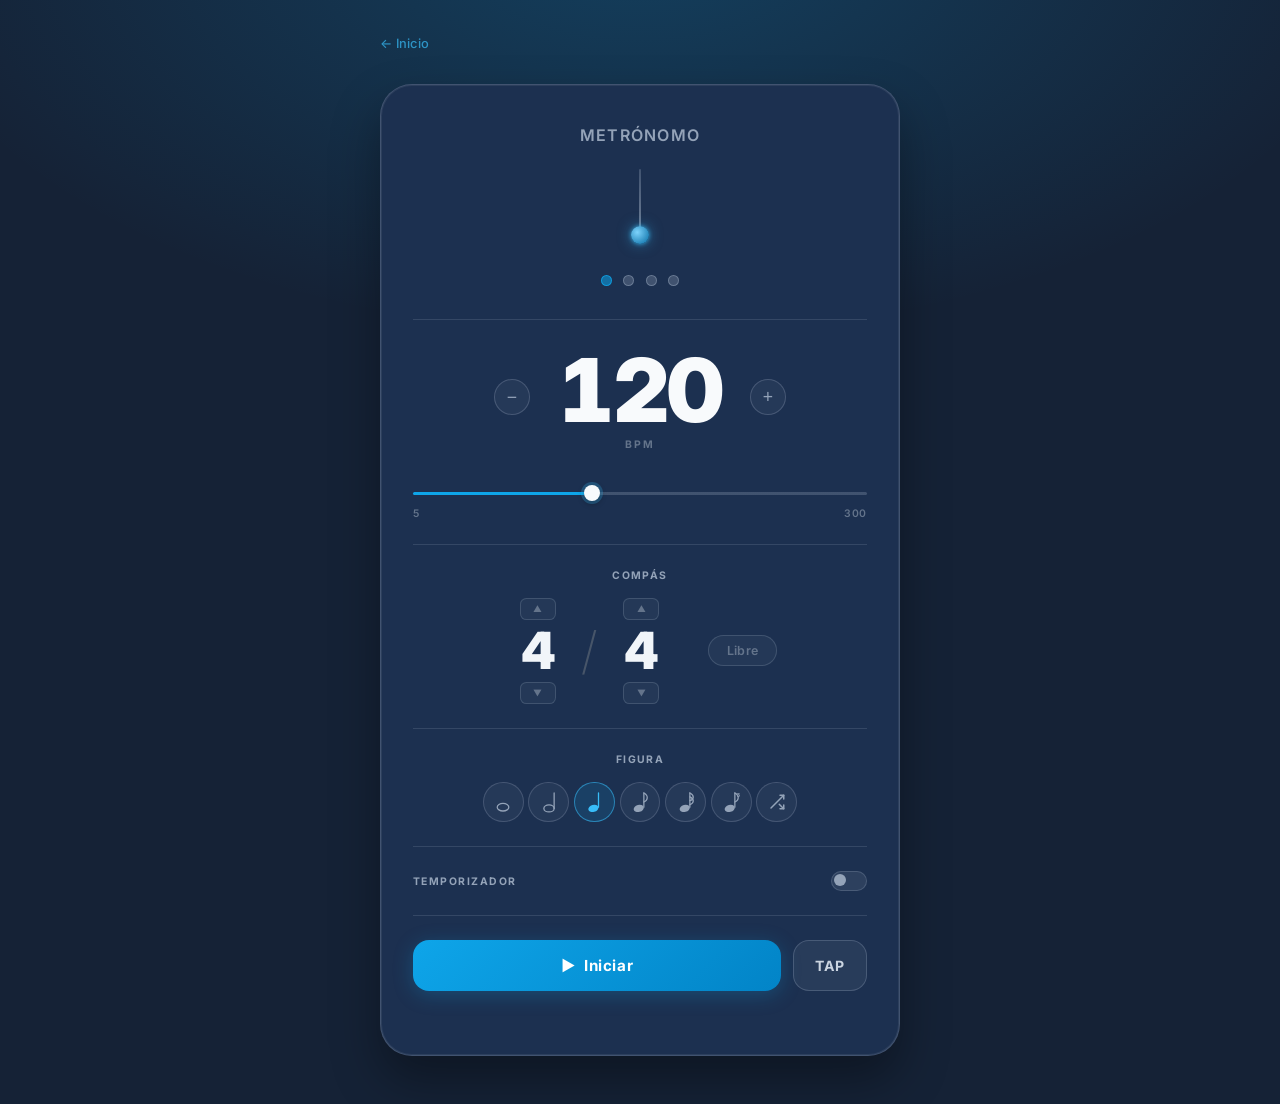
==== metronomo/index.html @ b3c584cf "Add initial project files: index, metronomo, rudimentos, stick-control" ====
<!DOCTYPE html>
<html lang="es">
<head>
  <meta charset="UTF-8" />
  <meta name="viewport" content="width=device-width, initial-scale=1.0" />
  <title>Metrónomo &mdash; migueguay</title>
  <link rel="preconnect" href="https://fonts.googleapis.com">
  <link rel="preconnect" href="https://fonts.gstatic.com" crossorigin>
  <link href="https://fonts.googleapis.com/css2?family=Inter:wght@400;500;600;700;800;900&display=swap" rel="stylesheet">
  <style>
    *, *::before, *::after { box-sizing: border-box; margin: 0; padding: 0; }

    body {
      font-family: 'Inter', 'Segoe UI', system-ui, sans-serif;
      background: #152236;
      color: #e2e8f0;
      min-height: 100vh;
      display: flex;
      flex-direction: column;
      align-items: center;
      padding: 2rem 1rem 3rem;
      background-image:
        radial-gradient(ellipse 90% 55% at 50% -5%, rgba(14,165,233,0.22) 0%, transparent 65%);
    }

    /* ── Nav ── */
    .nav { width: 100%; max-width: 520px; margin-bottom: 2rem; }
    .nav a {
      color: #38bdf8; text-decoration: none; font-size: 0.8rem; font-weight: 500;
      display: inline-flex; align-items: center; gap: 0.35rem;
      letter-spacing: 0.02em; opacity: 0.7; transition: opacity 0.2s;
    }
    .nav a:hover { opacity: 1; }

    /* ── Card ── */
    .card {
      background: #1c3050;
      border: 1px solid rgba(148, 163, 184, 0.3);
      border-radius: 2rem;
      padding: 2.5rem 2rem;
      width: 100%; max-width: 520px;
      display: flex; flex-direction: column; align-items: center; gap: 0;
      box-shadow:
        0 0 0 1px rgba(255,255,255,0.07) inset,
        0 24px 48px rgba(0,0,0,0.35);
    }

    /* ── Section divider ── */
    .section {
      width: 100%;
      padding: 1.5rem 0;
      border-top: 1px solid rgba(148,163,184,0.2);
    }
    .section:first-child { border-top: none; padding-top: 0; }
    .section-label {
      font-size: 0.65rem; font-weight: 700; text-transform: uppercase;
      letter-spacing: 0.14em; color: #94a3b8;
      margin-bottom: 1rem; text-align: center;
    }

    /* ── Title ── */
    h1 {
      font-size: 1rem; font-weight: 600; color: #94a3b8;
      letter-spacing: 0.08em; text-transform: uppercase;
      text-align: center; margin-bottom: 1.5rem;
    }

    /* ── Pendulum ── */
    .pendulum-wrap {
      width: 100%; height: 86px;
      position: relative; display: flex;
      align-items: flex-start; justify-content: center;
    }
    .pendulum-line {
      position: absolute; top: 0;
      width: 2px; height: 66px;
      background: linear-gradient(to bottom, rgba(148,163,184,0.3), rgba(148,163,184,0.7));
      transform-origin: top center; border-radius: 1px;
    }
    .pendulum-line::after {
      content: ''; position: absolute; bottom: -9px; left: 50%;
      transform: translateX(-50%);
      width: 18px; height: 18px; border-radius: 50%;
      background: radial-gradient(circle at 35% 35%, #7dd3fc, #0369a1);
      box-shadow: 0 0 14px rgba(56,189,248,0.5), 0 0 4px rgba(56,189,248,0.8);
    }

    /* ── Beat dots ── */
    .beats { display: flex; gap: 0.7rem; justify-content: center; min-height: 20px; }
    .beat-dot {
      width: 11px; height: 11px; border-radius: 50%;
      background: rgba(148,163,184,0.3);
      border: 1px solid rgba(148,163,184,0.5);
      transition: background 0.04s, transform 0.04s, box-shadow 0.04s;
    }
    .beat-dot.accent {
      background: rgba(14,165,233,0.55);
      border-color: rgba(14,165,233,0.8);
    }
    .beat-dot.active {
      background: #38bdf8;
      border-color: #38bdf8;
      transform: scale(1.5);
      box-shadow: 0 0 8px rgba(56,189,248,0.7);
    }
    .beat-dot.accent.active {
      background: #e879f9;
      border-color: #e879f9;
      transform: scale(1.6);
      box-shadow: 0 0 10px rgba(232,121,249,0.7);
    }

    /* ── BPM ── */
    .bpm-wrap { display: flex; flex-direction: column; align-items: center; gap: 0.5rem; width: 100%; }
    .bpm-row  { display: flex; align-items: center; justify-content: center; gap: 1.25rem; }
    .bpm-btn {
      width: 36px; height: 36px; border-radius: 50%;
      border: 1px solid rgba(148,163,184,0.3);
      background: rgba(148,163,184,0.08);
      color: #94a3b8; font-size: 1.1rem;
      cursor: pointer; display: flex; align-items: center; justify-content: center;
      transition: all 0.15s; flex-shrink: 0;
    }
    .bpm-btn:hover { border-color: #38bdf8; color: #38bdf8; background: rgba(56,189,248,0.08); }
    .bpm-center { display: flex; flex-direction: column; align-items: center; }
    .bpm-number {
      font-size: 5.5rem; font-weight: 900; color: #f8fafc; line-height: 1;
      min-width: 3ch; text-align: center; cursor: text;
      font-variant-numeric: tabular-nums; white-space: nowrap;
      border: 2px solid transparent; border-radius: 0.5rem;
      padding: 0 0.3rem; transition: border-color 0.2s;
      letter-spacing: -0.03em;
    }
    .bpm-number:focus { outline: none; border-color: rgba(56,189,248,0.4); }
    .bpm-unit {
      font-size: 0.65rem; font-weight: 700; text-transform: uppercase;
      letter-spacing: 0.2em; color: #64748b; margin-top: 0.1rem;
    }

    /* ── Slider ── */
    .slider-wrap { width: 100%; }
    input[type=range] {
      -webkit-appearance: none; width: 100%; height: 3px;
      border-radius: 2px; outline: none; cursor: pointer;
      background: linear-gradient(
        to right,
        #0ea5e9 0%, #0ea5e9 var(--pct,30%),
        rgba(148,163,184,0.3) var(--pct,30%), rgba(148,163,184,0.3) 100%
      );
    }
    input[type=range]::-webkit-slider-thumb {
      -webkit-appearance: none; width: 16px; height: 16px; border-radius: 50%;
      background: #f8fafc;
      box-shadow: 0 0 0 3px rgba(56,189,248,0.25), 0 2px 6px rgba(0,0,0,0.4);
    }
    input[type=range]::-webkit-slider-thumb:hover {
      box-shadow: 0 0 0 4px rgba(56,189,248,0.35), 0 2px 6px rgba(0,0,0,0.4);
    }
    .slider-limits {
      display: flex; justify-content: space-between;
      font-size: 0.65rem; color: #64748b; margin-top: 0.5rem;
      font-weight: 600; letter-spacing: 0.05em;
    }

    /* ── Time signature picker ── */
    .ts-wrap {
      display: flex; align-items: center; justify-content: center; gap: 2rem;
    }
    .ts-display {
      display: flex; align-items: center; gap: 0.5rem;
    }
    .ts-col {
      display: flex; flex-direction: column; align-items: center; gap: 0.35rem;
    }
    .ts-arrow {
      width: 36px; height: 22px;
      border: 1px solid rgba(148,163,184,0.25);
      background: rgba(148,163,184,0.07);
      color: #64748b; font-size: 0.55rem;
      cursor: pointer; border-radius: 0.4rem;
      display: flex; align-items: center; justify-content: center;
      transition: all 0.15s; font-family: inherit; user-select: none;
    }
    .ts-arrow:hover { color: #38bdf8; border-color: rgba(56,189,248,0.45); background: rgba(56,189,248,0.08); }
    .ts-arrow:disabled { opacity: 0.25; cursor: default; }
    .ts-number {
      font-size: 3.2rem; font-weight: 900; color: #f1f5f9;
      font-variant-numeric: tabular-nums; line-height: 1;
      min-width: 2ch; text-align: center; letter-spacing: -0.02em;
      transition: color 0.2s;
    }
    .ts-slash {
      font-size: 3.2rem; font-weight: 200; color: #475569;
      line-height: 1; align-self: center; padding: 0 0.1rem;
    }
    .ts-libre-btn {
      padding: 0.45rem 1.1rem; border-radius: 999px;
      border: 1px solid rgba(148,163,184,0.25);
      background: rgba(148,163,184,0.07); color: #64748b;
      font-size: 0.78rem; font-weight: 600; letter-spacing: 0.03em;
      cursor: pointer; transition: all 0.15s; font-family: inherit;
    }
    .ts-libre-btn:hover { border-color: rgba(56,189,248,0.45); color: #94a3b8; }
    .ts-libre-btn.active {
      background: rgba(14,165,233,0.15); border-color: rgba(14,165,233,0.5);
      color: #38bdf8;
    }
    .ts-display.libre .ts-number { color: #334155; }

    /* ── Note selector ── */
    .note-sel {
      display: flex; flex-wrap: nowrap; gap: 0.3rem;
      justify-content: center; width: 100%;
    }
    .note-btn {
      display: flex; align-items: center; justify-content: center;
      padding: 0.45rem 0.65rem;
      border-radius: 999px;
      border: 1px solid rgba(148,163,184,0.28);
      background: rgba(148,163,184,0.08);
      color: #94a3b8; cursor: pointer;
      transition: all 0.18s; line-height: 1;
      font-family: inherit; flex-shrink: 0;
    }
    .note-btn:hover {
      border-color: rgba(56,189,248,0.55);
      color: #cbd5e1;
      background: rgba(56,189,248,0.1);
    }
    .note-btn.active {
      border-color: rgba(56,189,248,0.55);
      background: rgba(14,165,233,0.14);
      color: #38bdf8;
    }
    .note-btn svg { display: block; overflow: visible; flex-shrink: 0; }
    .note-btn .nname { display: none; }
    .note-btn .nsub  { display: none; }
    @keyframes rand-hue {
      0%   { color: #38bdf8; border-color: rgba(56,189,248,0.55); background: rgba(14,165,233,0.14); }
      25%  { color: #a78bfa; border-color: rgba(167,139,250,0.55); background: rgba(139,92,246,0.14); }
      50%  { color: #34d399; border-color: rgba(52,211,153,0.55); background: rgba(16,185,129,0.14); }
      75%  { color: #fb923c; border-color: rgba(251,146,60,0.55);  background: rgba(249,115,22,0.14); }
      100% { color: #38bdf8; border-color: rgba(56,189,248,0.55); background: rgba(14,165,233,0.14); }
    }
    .note-btn.rand-active {
      animation: rand-hue 2s infinite linear;
      border-color: rgba(56,189,248,0.55);
      background: rgba(14,165,233,0.14);
      color: #38bdf8;
    }

    /* ── Controls ── */
    .controls { display: flex; gap: 0.75rem; width: 100%; }
    .btn-start {
      flex: 1; padding: 1rem; border-radius: 1rem; border: none;
      background: linear-gradient(135deg, #0ea5e9, #0284c7);
      color: #fff; font-size: 0.95rem; font-weight: 700;
      cursor: pointer; letter-spacing: 0.04em; font-family: inherit;
      box-shadow: 0 4px 20px rgba(14,165,233,0.25);
      transition: all 0.2s;
    }
    .btn-start:hover {
      background: linear-gradient(135deg, #38bdf8, #0ea5e9);
      box-shadow: 0 4px 28px rgba(56,189,248,0.35);
      transform: translateY(-1px);
    }
    .btn-start:active { transform: scale(0.98); }
    .btn-start.running {
      background: linear-gradient(135deg, #ef4444, #dc2626);
      box-shadow: 0 4px 20px rgba(239,68,68,0.25);
    }
    .btn-start.running:hover {
      background: linear-gradient(135deg, #f87171, #ef4444);
      box-shadow: 0 4px 28px rgba(239,68,68,0.35);
    }
    .btn-tap {
      padding: 1rem 1.3rem; border-radius: 1rem;
      border: 1px solid rgba(148,163,184,0.3);
      background: rgba(148,163,184,0.1);
      color: #cbd5e1; font-size: 0.88rem; font-weight: 700;
      cursor: pointer; transition: all 0.15s; white-space: nowrap;
      font-family: inherit; letter-spacing: 0.06em;
    }
    .btn-tap:hover  { border-color: rgba(56,189,248,0.35); color: #e2e8f0; }
    .btn-tap:active { transform: scale(0.95); background: rgba(56,189,248,0.1); }

    /* ── Timer ── */
    .timer-header {
      display: flex; align-items: center; justify-content: space-between;
    }
    .toggle { position: relative; width: 36px; height: 20px; cursor: pointer; }
    .toggle input { opacity: 0; width: 0; height: 0; }
    .toggle-track {
      position: absolute; inset: 0;
      background: rgba(148,163,184,0.14);
      border-radius: 999px; border: 1px solid rgba(148,163,184,0.28);
      transition: all 0.2s;
    }
    .toggle input:checked + .toggle-track {
      background: rgba(14,165,233,0.2); border-color: rgba(14,165,233,0.5);
    }
    .toggle-thumb {
      position: absolute; top: 3px; left: 3px;
      width: 12px; height: 12px; border-radius: 50%; background: #94a3b8;
      transition: transform 0.2s, background 0.2s;
    }
    .toggle input:checked ~ .toggle-thumb {
      transform: translateX(16px); background: #38bdf8;
    }
    .timer-body { display: none; flex-direction: column; align-items: center; gap: 1rem; margin-top: 1.25rem; }
    .timer-body.visible { display: flex; }

    /* Presets */
    .timer-presets { display: flex; flex-wrap: wrap; justify-content: center; gap: 0.35rem; }
    .preset-btn {
      padding: 0.25rem 0.7rem; border-radius: 999px;
      border: 1px solid rgba(148,163,184,0.28);
      background: rgba(148,163,184,0.07); color: #94a3b8;
      font-size: 0.72rem; font-weight: 600; letter-spacing: 0.03em;
      cursor: pointer; transition: all 0.15s; font-family: inherit;
    }
    .preset-btn:hover { border-color: rgba(56,189,248,0.35); color: #94a3b8; }
    .preset-btn:disabled { opacity: 0.3; cursor: default; }

    /* Spin fields */
    .timer-fields { display: flex; align-items: center; gap: 0.25rem; }
    .timer-field  { display: flex; flex-direction: column; align-items: center; gap: 0.4rem; }
    .timer-field label {
      font-size: 0.6rem; font-weight: 700; text-transform: uppercase;
      letter-spacing: 0.1em; color: #64748b;
    }
    .field-spin { display: flex; flex-direction: column; align-items: center; }
    .spin-btn {
      width: 42px; height: 20px;
      border: 1px solid rgba(148,163,184,0.28); background: rgba(148,163,184,0.07);
      color: #64748b; font-size: 0.65rem; cursor: pointer;
      display: flex; align-items: center; justify-content: center;
      transition: all 0.12s; user-select: none; font-family: inherit;
    }
    .spin-btn:first-child { border-radius: 0.4rem 0.4rem 0 0; }
    .spin-btn:last-child  { border-radius: 0 0 0.4rem 0.4rem; }
    .spin-btn:hover { color: #38bdf8; border-color: rgba(56,189,248,0.3); background: rgba(56,189,248,0.06); }
    .spin-btn:disabled { opacity: 0.25; cursor: default; }
    .field-val {
      width: 42px; text-align: center;
      background: rgba(148,163,184,0.1);
      border: 1px solid rgba(148,163,184,0.28);
      border-top: none; border-bottom: none;
      color: #f1f5f9; font-size: 1.8rem; font-weight: 800;
      font-variant-numeric: tabular-nums; line-height: 1;
      padding: 0.15rem 0; outline: none; cursor: text;
      -moz-appearance: textfield; font-family: inherit;
    }
    .field-val::-webkit-inner-spin-button { -webkit-appearance: none; }
    .field-val:focus { color: #38bdf8; background: rgba(56,189,248,0.05); }
    .field-val:disabled { color: #64748b; cursor: default; }
    .timer-sep {
      font-size: 1.8rem; font-weight: 300; color: #475569;
      margin-bottom: 1.6rem; align-self: center;
    }
    .timer-countdown {
      font-size: 2.6rem; font-weight: 800; color: #f1f5f9;
      font-variant-numeric: tabular-nums; letter-spacing: 0.02em;
      text-align: center; line-height: 1; font-family: inherit;
    }
    .timer-countdown.warning { color: #f59e0b; }
    .timer-countdown.urgent  { color: #ef4444; }

    @keyframes shimmer {
      0%   { transform: translateX(-100%); }
      100% { transform: translateX(400%); }
    }
    @keyframes pulse-glow {
      0%, 100% { opacity: 1; }
      50%       { opacity: 0.55; }
    }
    .timer-progress {
      width: 100%; height: 4px;
      background: rgba(148,163,184,0.2);
      border-radius: 999px; overflow: hidden;
    }
    .timer-progress-bar {
      position: relative; height: 100%; width: 100%;
      border-radius: 999px;
      background: linear-gradient(90deg, #0369a1, #38bdf8, #bae6fd);
      box-shadow: 0 0 8px rgba(56,189,248,0.6);
      transition: width 0.9s linear, background 0.4s, box-shadow 0.4s;
      overflow: hidden;
    }
    .timer-progress-bar::after {
      content: ''; position: absolute; top: 0; left: 0;
      width: 25%; height: 100%;
      background: linear-gradient(90deg, transparent, rgba(255,255,255,0.5), transparent);
      animation: shimmer 2.5s infinite linear; border-radius: 999px;
    }
    .timer-progress-bar.warning {
      background: linear-gradient(90deg, #78350f, #f59e0b, #fde68a);
      box-shadow: 0 0 8px rgba(245,158,11,0.6);
    }
    .timer-progress-bar.urgent {
      background: linear-gradient(90deg, #7f1d1d, #ef4444, #fca5a5);
      box-shadow: 0 0 10px rgba(239,68,68,0.7);
      animation: pulse-glow 0.8s infinite ease-in-out;
    }
    .timer-progress-bar.urgent::after { animation: none; }

    /* ── Page transitions ── */
    @keyframes pageEnter {
      from { opacity: 0; transform: scale(0.97) translateY(8px); filter: blur(3px); }
      to   { opacity: 1; transform: scale(1)    translateY(0);   filter: blur(0);   }
    }
    @keyframes pageExit {
      from { opacity: 1; transform: scale(1);    filter: blur(0);   }
      to   { opacity: 0; transform: scale(0.98); filter: blur(3px); }
    }
    /* Start invisible; JS adds .page-loaded after first paint to trigger enter */
    body {
      opacity: 0;
    }
    body.page-loaded {
      animation: pageEnter 0.45s cubic-bezier(0.22, 1, 0.36, 1) both;
    }
    body.page-exit {
      animation: pageExit 0.32s ease-out both;
      pointer-events: none;
    }
  </style>
</head>
<body>
  <div class="nav"><a href="/">&#8592; Inicio</a></div>
  <div class="card">
    <h1>Metrónomo</h1>
    <div class="section" style="padding-top:0; border-top:none;">
      <div class="pendulum-wrap"><div class="pendulum-line" id="pendulum"></div></div>
      <div class="beats" id="beats" style="margin-top:1.25rem;"></div>
    </div>

    <div class="section">
      <div class="bpm-wrap">
        <div class="bpm-row">
          <button class="bpm-btn" id="btn-minus">&#8722;</button>
          <div class="bpm-center">
            <div class="bpm-number" id="bpm-display" contenteditable="true" spellcheck="false">120</div>
            <div class="bpm-unit">BPM</div>
          </div>
          <button class="bpm-btn" id="btn-plus">+</button>
        </div>
        <div class="slider-wrap" style="margin-top:1.25rem;">
          <input type="range" id="bpm-slider" min="5" max="300" value="120" />
          <div class="slider-limits"><span>5</span><span>300</span></div>
        </div>
      </div>
    </div>

    <div class="section">
      <div class="section-label">Compás</div>
      <div class="ts-wrap">
        <div class="ts-display" id="ts-display">
          <div class="ts-col">
            <button class="ts-arrow" id="num-up">&#9650;</button>
            <span class="ts-number" id="ts-num">4</span>
            <button class="ts-arrow" id="num-down">&#9660;</button>
          </div>
          <div class="ts-slash">/</div>
          <div class="ts-col">
            <button class="ts-arrow" id="den-up">&#9650;</button>
            <span class="ts-number" id="ts-den">4</span>
            <button class="ts-arrow" id="den-down">&#9660;</button>
          </div>
        </div>
        <button class="ts-libre-btn" id="ts-libre">Libre</button>
      </div>
    </div>

    <div class="section">
      <div class="section-label">Figura</div>
      <div class="note-sel" id="note-sel">

        <button class="note-btn" data-sub="0.25">
          <svg width="18" height="24" viewBox="0 0 28 36">
            <ellipse cx="14" cy="26" rx="9" ry="6" fill="none" stroke="currentColor" stroke-width="2"/>
          </svg>
          <span class="nname">Redonda</span>
          <span class="nsub">cada 4 tiempos</span>
        </button>

        <button class="note-btn" data-sub="0.5">
          <svg width="18" height="24" viewBox="0 0 28 36">
            <ellipse cx="14" cy="28" rx="8" ry="5.5" fill="none" stroke="currentColor" stroke-width="2"/>
            <line x1="22" y1="28" x2="22" y2="4" stroke="currentColor" stroke-width="2" stroke-linecap="round"/>
          </svg>
          <span class="nname">Blanca</span>
          <span class="nsub">cada 2 tiempos</span>
        </button>

        <button class="note-btn active" data-sub="1">
          <svg width="18" height="24" viewBox="0 0 28 36">
            <ellipse cx="13" cy="28" rx="8" ry="5.5" fill="currentColor" transform="rotate(-15 13 28)"/>
            <line x1="21" y1="26" x2="21" y2="4" stroke="currentColor" stroke-width="2" stroke-linecap="round"/>
          </svg>
          <span class="nname">Negra</span>
          <span class="nsub">1 tiempo</span>
        </button>

        <button class="note-btn" data-sub="2">
          <svg width="18" height="24" viewBox="0 0 28 36">
            <ellipse cx="12" cy="28" rx="8" ry="5.5" fill="currentColor" transform="rotate(-15 12 28)"/>
            <line x1="20" y1="26" x2="20" y2="4" stroke="currentColor" stroke-width="2" stroke-linecap="round"/>
            <path d="M20 4 C28 8, 26 16, 20 18" fill="none" stroke="currentColor" stroke-width="2" stroke-linecap="round"/>
          </svg>
          <span class="nname">Corchea</span>
          <span class="nsub">÷ 2</span>
        </button>

        <button class="note-btn" data-sub="4">
          <svg width="18" height="24" viewBox="0 0 28 36">
            <ellipse cx="12" cy="28" rx="8" ry="5.5" fill="currentColor" transform="rotate(-15 12 28)"/>
            <line x1="20" y1="26" x2="20" y2="4" stroke="currentColor" stroke-width="2" stroke-linecap="round"/>
            <path d="M20 4 C28 8, 26 14, 20 16" fill="none" stroke="currentColor" stroke-width="2" stroke-linecap="round"/>
            <path d="M20 10 C28 14, 26 20, 20 22" fill="none" stroke="currentColor" stroke-width="2" stroke-linecap="round"/>
          </svg>
          <span class="nname">Semicorchea</span>
          <span class="nsub">÷ 4</span>
        </button>

        <button class="note-btn" data-sub="3">
          <svg width="18" height="24" viewBox="0 0 28 36">
            <ellipse cx="12" cy="28" rx="8" ry="5.5" fill="currentColor" transform="rotate(-15 12 28)"/>
            <line x1="20" y1="26" x2="20" y2="4" stroke="currentColor" stroke-width="2" stroke-linecap="round"/>
            <path d="M20 4 C28 8, 26 16, 20 18" fill="none" stroke="currentColor" stroke-width="2" stroke-linecap="round"/>
            <text x="23" y="10" font-size="9" font-weight="bold" fill="currentColor" font-family="sans-serif">3</text>
          </svg>
          <span class="nname">Tresillo</span>
          <span class="nsub">÷ 3</span>
        </button>

        <button class="note-btn" id="btn-random" data-sub="random">
          <svg width="18" height="18" viewBox="0 0 24 24" fill="none" stroke="currentColor" stroke-width="2" stroke-linecap="round" stroke-linejoin="round">
            <polyline points="16 3 21 3 21 8"/>
            <line x1="4" y1="20" x2="21" y2="3"/>
            <polyline points="21 16 21 21 16 21"/>
            <line x1="15" y1="15" x2="21" y2="21"/>
          </svg>
          <span class="nname">Random</span>
          <span class="nsub">aleatorio</span>
        </button>

      </div>
    </div>

    <div class="section">
      <div class="timer-header">
        <div class="section-label" style="margin-bottom:0;">Temporizador</div>
        <label class="toggle">
          <input type="checkbox" id="timer-toggle" />
          <span class="toggle-track"></span>
          <span class="toggle-thumb"></span>
        </label>
      </div>
      <div class="timer-body" id="timer-body">
        <div class="timer-presets">
          <button class="preset-btn" data-s="300">5 min</button>
          <button class="preset-btn" data-s="600">10 min</button>
          <button class="preset-btn" data-s="900">15 min</button>
          <button class="preset-btn" data-s="1800">30 min</button>
          <button class="preset-btn" data-s="3600">1 h</button>
          <button class="preset-btn" data-s="5400">1 h 30</button>
          <button class="preset-btn" data-s="7200">2 h</button>
        </div>
        <div class="timer-fields">
          <div class="timer-field">
            <div class="field-spin">
              <button class="spin-btn" data-field="hr" data-dir="1">&#9650;</button>
              <input class="field-val" id="timer-hr" type="number" value="0" min="0" max="23" />
              <button class="spin-btn" data-field="hr" data-dir="-1">&#9660;</button>
            </div>
            <label>h</label>
          </div>
          <span class="timer-sep">:</span>
          <div class="timer-field">
            <div class="field-spin">
              <button class="spin-btn" data-field="min" data-dir="1">&#9650;</button>
              <input class="field-val" id="timer-min" type="number" value="5" min="0" max="59" />
              <button class="spin-btn" data-field="min" data-dir="-1">&#9660;</button>
            </div>
            <label>min</label>
          </div>
          <span class="timer-sep">:</span>
          <div class="timer-field">
            <div class="field-spin">
              <button class="spin-btn" data-field="sec" data-dir="1">&#9650;</button>
              <input class="field-val" id="timer-sec" type="number" value="0" min="0" max="59" />
              <button class="spin-btn" data-field="sec" data-dir="-1">&#9660;</button>
            </div>
            <label>seg</label>
          </div>
        </div>
        <div class="timer-countdown" id="timer-countdown">00:05:00</div>
        <div class="timer-progress"><div class="timer-progress-bar" id="timer-bar"></div></div>
      </div>
    </div>

    <div class="section">
      <div class="controls">
        <button class="btn-start" id="btn-start">&#9654;&ensp;Iniciar</button>
        <button class="btn-tap" id="btn-tap">TAP</button>
      </div>
    </div>
  </div>

  <script>
    let bpm = 120, beats = 4, denominator = 4, running = false, currentBeat = 0, tickCount = 0;
    let subdivisions = 1;  // clicks per quarter-note beat (≥1 = sub-divides, <1 = slower pulse)
    let randomMode = false;
    let randPattern = [], randPatternIdx = 0;
    // (RAND_SUBS no longer used — replaced by pattern generator)
    let nextBeatTime = 0, timerID = null, audioCtx = null;
    let schedGen = 0; // increments on each stop() to invalidate pending visual callbacks
    const tapTimes = [];

    // Timer
    let timerEnabled = false, timerTotal = 0, timerRemaining = 0, timerCountID = null;
    const timerToggle    = document.getElementById('timer-toggle');
    const timerBody      = document.getElementById('timer-body');
    const timerHrInput   = document.getElementById('timer-hr');
    const timerMinInput  = document.getElementById('timer-min');
    const timerSecInput  = document.getElementById('timer-sec');
    const timerCountdown = document.getElementById('timer-countdown');
    const timerBar       = document.getElementById('timer-bar');

    const bpmDisplay = document.getElementById('bpm-display');
    const bpmSlider  = document.getElementById('bpm-slider');
    const btnMinus   = document.getElementById('btn-minus');
    const btnPlus    = document.getElementById('btn-plus');
    const btnStart   = document.getElementById('btn-start');
    const btnTap     = document.getElementById('btn-tap');
    const beatsEl    = document.getElementById('beats');
    const pendulum   = document.getElementById('pendulum');
    const timeSigEl  = document.getElementById('ts-display');
    const tsNumEl    = document.getElementById('ts-num');
    const tsDenEl    = document.getElementById('ts-den');
    const tsLibreBtn = document.getElementById('ts-libre');
    const numUpBtn   = document.getElementById('num-up');
    const numDownBtn = document.getElementById('num-down');
    const denUpBtn   = document.getElementById('den-up');
    const denDownBtn = document.getElementById('den-down');
    const noteSelEl  = document.getElementById('note-sel');

    const DEN_VALUES = [2, 4, 8, 16];
    let isLibre = false;

    function updateTSDisplay() {
      tsNumEl.textContent = beats;
      tsDenEl.textContent = denominator;
      numUpBtn.disabled   = isLibre || beats >= 16;
      numDownBtn.disabled = isLibre || beats <= 1;
      const di = DEN_VALUES.indexOf(denominator);
      denUpBtn.disabled   = isLibre || di >= DEN_VALUES.length - 1;
      denDownBtn.disabled = isLibre || di <= 0;
      timeSigEl.classList.toggle('libre', isLibre);
      tsLibreBtn.classList.toggle('active', isLibre);
    }

    function setBeats(n) {
      beats = n; currentBeat = 0;
      buildDots();
      updateTSDisplay();
    }

    function setDenominator(d) {
      denominator = d;
      updateTSDisplay();
    }

    updateTSDisplay();

    function buildDots() {
      beatsEl.innerHTML = '';
      if (beats === 0) return;
      for (let i = 0; i < beats; i++) {
        const d = document.createElement('div');
        d.className = 'beat-dot' + (i === 0 ? ' accent' : '');
        beatsEl.appendChild(d);
      }
    }
    buildDots();

    function updateSliderGradient() {
      const pct = ((bpm - 5) / 295 * 100).toFixed(1) + '%';
      bpmSlider.style.setProperty('--pct', pct);
    }

    function setBPM(v) {
      bpm = Math.min(300, Math.max(5, Math.round(v)));
      bpmDisplay.textContent = bpm;
      bpmSlider.value = bpm;
      updateSliderGradient();
    }

    function initAudio() {
      if (!audioCtx) audioCtx = new (window.AudioContext || window.webkitAudioContext)();
    }

    function playClick(accent, time) {
      if (!audioCtx) return;
      const t = (time !== undefined) ? time : audioCtx.currentTime;
      const osc = audioCtx.createOscillator();
      const gain = audioCtx.createGain();
      osc.connect(gain); gain.connect(audioCtx.destination);
      osc.frequency.value = accent ? 1200 : 800;
      gain.gain.setValueAtTime(accent ? 0.6 : 0.35, t);
      gain.gain.exponentialRampToValueAtTime(0.001, t + 0.08);
      osc.start(t);
      osc.stop(t + 0.09);
    }

    function playSubClick(time) {
      if (!audioCtx) return;
      const osc  = audioCtx.createOscillator();
      const gain = audioCtx.createGain();
      osc.connect(gain); gain.connect(audioCtx.destination);
      osc.frequency.value = 500;
      gain.gain.setValueAtTime(0.12, time);
      gain.gain.exponentialRampToValueAtTime(0.001, time + 0.05);
      osc.start(time);
      osc.stop(time + 0.06);
    }

    // Generate a random rhythmic pattern that fills one bar.
    // Unit = 8th note (beatDur/2). Possible durations (in units): 1=corchea, 2=negra, 3=negra con puntillo, 4=blanca.
    function generateRandPattern(barStartTime, unitDur, totalUnits) {
      const events = [];
      let pos = 0;
      function pickDur(avail) {
        // weighted pool: corchea×3, negra×4, n.puntillo×2, blanca×1 — filtered to what fits
        const pool = [1,1,1, 2,2,2,2, 3,3, 4].filter(d => d <= avail);
        return pool[Math.floor(Math.random() * pool.length)];
      }
      while (pos < totalUnits) {
        const avail = totalUnits - pos;
        const dur   = pickDur(avail);
        const isRest = Math.random() < (pos === 0 ? 0.22 : 0.38); // beat 1: 22% rest, rest of events: 38%
        events.push({ time: barStartTime + pos * unitDur, isRest, isAccent: pos === 0 });
        pos += dur;
      }
      return events;
    }

    function playAlarm() {
      initAudio();
      if (audioCtx.state === 'suspended') audioCtx.resume();
      // Tres campanadas suaves con armónicos (efecto campana/chime)
      const notes = [523.25, 659.25, 783.99]; // Do5 - Mi5 - Sol5 (acorde Mayor)
      notes.forEach((freq, i) => {
        const t = audioCtx.currentTime + i * 0.45;
        // Capa fundamental
        [1, 2.756, 5.404].forEach((ratio, j) => {
          const osc  = audioCtx.createOscillator();
          const gain = audioCtx.createGain();
          osc.connect(gain); gain.connect(audioCtx.destination);
          osc.type = 'sine';
          osc.frequency.setValueAtTime(freq * ratio, t);
          const vol = [0.5, 0.15, 0.05][j];
          gain.gain.setValueAtTime(0, t);
          gain.gain.linearRampToValueAtTime(vol, t + 0.01);
          gain.gain.exponentialRampToValueAtTime(0.001, t + 1.2);
          osc.start(t);
          osc.stop(t + 1.3);
        });
      });
    }

    function schedule() {
      const beatDur    = (60.0 / bpm) * (4 / denominator);
      const barBeats   = beats > 0 ? beats : 4;
      const unitDur    = beatDur / 2;   // 8th-note unit
      const totalUnits = barBeats * 2;

      while (nextBeatTime < audioCtx.currentTime + 0.1) {
        const isAccent   = beats > 0 && currentBeat === 0;
        const isBarStart = (currentBeat === 0) || (beats === 0 && tickCount % barBeats === 0);

        if (randomMode) {
          // At every bar start, generate a fresh rhythmic pattern
          if (isBarStart) {
            randPattern    = generateRandPattern(nextBeatTime, unitDur, totalUnits);
            randPatternIdx = 0;
          }
          // No regular click — rand pattern events handle all audio this bar
        } else {
          if (subdivisions >= 1) {
            playClick(isAccent, nextBeatTime);
            const subCount    = subdivisions > 1 ? Math.round(subdivisions) : 0;
            const subInterval = subCount > 0 ? beatDur / subCount : 0;
            for (let s = 1; s < subCount; s++) playSubClick(nextBeatTime + s * subInterval);
          } else {
            const every = Math.round(1 / subdivisions);
            const ref   = beats > 0 ? currentBeat : tickCount;
            if (ref % every === 0) playClick(isAccent, nextBeatTime);
          }
        }

        // Visual: beat dots + pendulum always at quarter-note tempo
        const beat  = currentBeat;
        const tick  = tickCount;
        const when  = nextBeatTime;
        const gen   = schedGen;
        const delay = (when - audioCtx.currentTime) * 1000;
        setTimeout(() => {
          if (gen !== schedGen) return;
          beatsEl.querySelectorAll('.beat-dot').forEach(d => d.classList.remove('active'));
          const dots = beatsEl.querySelectorAll('.beat-dot');
          if (dots[beat]) dots[beat].classList.add('active');
          const angle = tick % 2 === 0 ? -28 : 28;
          pendulum.style.transform  = 'rotate(' + angle + 'deg)';
          pendulum.style.transition = 'transform ' + (beatDur * 0.85).toFixed(3) + 's ease-in-out';
        }, Math.max(0, delay));

        currentBeat = beats > 0 ? (currentBeat + 1) % beats : 0;
        tickCount++;
        nextBeatTime += beatDur;
      }

      // Drain any random pattern audio events that fall in the lookahead window
      if (randomMode) {
        while (randPatternIdx < randPattern.length &&
               randPattern[randPatternIdx].time < audioCtx.currentTime + 0.1) {
          const evt = randPattern[randPatternIdx++];
          if (!evt.isRest) playClick(evt.isAccent, evt.time);
        }
      }
    }

    function formatTime(s) {
      const h   = Math.floor(s / 3600);
      const m   = Math.floor((s % 3600) / 60);
      const sec = s % 60;
      return String(h).padStart(2,'0') + ':' + String(m).padStart(2,'0') + ':' + String(sec).padStart(2,'0');
    }

    function getTimerSeconds() {
      const h = Math.max(0, parseInt(timerHrInput.value)  || 0);
      const m = Math.max(0, parseInt(timerMinInput.value) || 0);
      const s = Math.max(0, Math.min(59, parseInt(timerSecInput.value) || 0));
      return h * 3600 + m * 60 + s;
    }

    function setTimerFields(totalSecs) {
      const h = Math.floor(totalSecs / 3600);
      const m = Math.floor((totalSecs % 3600) / 60);
      const s = totalSecs % 60;
      timerHrInput.value  = h;
      timerMinInput.value = m;
      timerSecInput.value = s;
    }

    function updateCountdownDisplay() {
      timerCountdown.textContent = formatTime(timerRemaining);
      const pct = timerTotal > 0 ? (timerRemaining / timerTotal * 100) : 100;
      timerBar.style.width = pct + '%';
      const urgent  = timerRemaining <= 10;
      const warning = !urgent && timerRemaining <= 30;
      timerBar.classList.toggle('urgent',  urgent);
      timerBar.classList.toggle('warning', warning);
      timerCountdown.className = 'timer-countdown' + (urgent ? ' urgent' : warning ? ' warning' : '');
    }

    function setFieldsDisabled(disabled) {
      [timerHrInput, timerMinInput, timerSecInput].forEach(el => el.disabled = disabled);
      document.querySelectorAll('.spin-btn, .preset-btn').forEach(el => el.disabled = disabled);
    }

    function startCountdown() {
      if (!timerEnabled) return;
      timerTotal = getTimerSeconds();
      if (timerTotal <= 0) return;
      timerRemaining = timerTotal;
      updateCountdownDisplay();
      setFieldsDisabled(true);
      timerCountID = setInterval(() => {
        timerRemaining--;
        updateCountdownDisplay();
        if (timerRemaining <= 0) {
          clearInterval(timerCountID);
          stop();
          playAlarm();
        }
      }, 1000);
    }

    function stopCountdown() {
      clearInterval(timerCountID);
      setFieldsDisabled(false);
      if (timerEnabled) {
        timerRemaining = getTimerSeconds();
        timerTotal = timerRemaining;
        updateCountdownDisplay();
        timerBar.style.width = '100%';
        timerBar.classList.remove('warning', 'urgent');
      }
    }

    function start() {
      initAudio();
      if (audioCtx.state === 'suspended') audioCtx.resume();
      running = true; currentBeat = 0; tickCount = 0;
      randPattern = []; randPatternIdx = 0;
      nextBeatTime = audioCtx.currentTime + 0.05;
      timerID = setInterval(schedule, 25);
      btnStart.textContent = '⏹ Detener';
      btnStart.classList.add('running');
      startCountdown();
    }

    function stop() {
      schedGen++; // invalidate any pending visual setTimeout callbacks
      running = false; clearInterval(timerID);
      beatsEl.querySelectorAll('.beat-dot').forEach(d => d.classList.remove('active'));
      pendulum.style.transition = 'transform 0.6s cubic-bezier(0.34,1.56,0.64,1)';
      pendulum.style.transform  = 'rotate(0deg)';
      btnStart.textContent = '▶ Iniciar';
      btnStart.classList.remove('running');
      stopCountdown();
    }

    function restart() { stop(); start(); }

    btnStart.addEventListener('click', () => running ? stop() : start());
    btnMinus.addEventListener('click', () => setBPM(bpm - 1));
    btnPlus.addEventListener('click',  () => setBPM(bpm + 1));
    bpmSlider.addEventListener('input', () => setBPM(+bpmSlider.value));
    bpmDisplay.addEventListener('blur', () => {
      const v = parseInt(bpmDisplay.textContent, 10);
      setBPM(isNaN(v) ? 120 : v);
    });
    bpmDisplay.addEventListener('keydown', e => {
      if (e.key === 'Enter') { e.preventDefault(); bpmDisplay.blur(); }
      if (e.key === 'ArrowUp')   { e.preventDefault(); setBPM(bpm + 1); }
      if (e.key === 'ArrowDown') { e.preventDefault(); setBPM(bpm - 1); }
    });
    bpmDisplay.addEventListener('wheel', e => {
      e.preventDefault();
      setBPM(bpm + (e.deltaY < 0 ? 1 : -1));
    }, { passive: false });

    noteSelEl.querySelectorAll('.note-btn').forEach(btn => {
      btn.addEventListener('click', () => {
        noteSelEl.querySelectorAll('.note-btn').forEach(b => {
          b.classList.remove('active', 'rand-active');
        });
        if (btn.dataset.sub === 'random') {
          randomMode = true;
          btn.classList.add('rand-active');
          // Pattern will generate at next bar start; reset index so it kicks in cleanly
          randPattern = []; randPatternIdx = 0;
        } else {
          randomMode = false;
          btn.classList.add('active');
          subdivisions = parseFloat(btn.dataset.sub);
          if (running) restart();
        }
      });
    });

    numUpBtn.addEventListener('click', () => { if (beats < 16) { isLibre = false; setBeats(beats + 1); if (running) restart(); } });
    numDownBtn.addEventListener('click', () => { if (beats > 1) { isLibre = false; setBeats(beats - 1); if (running) restart(); } });
    denUpBtn.addEventListener('click', () => {
      const i = DEN_VALUES.indexOf(denominator);
      if (i < DEN_VALUES.length - 1) { isLibre = false; setDenominator(DEN_VALUES[i + 1]); }
    });
    denDownBtn.addEventListener('click', () => {
      const i = DEN_VALUES.indexOf(denominator);
      if (i > 0) { isLibre = false; setDenominator(DEN_VALUES[i - 1]); }
    });
    tsLibreBtn.addEventListener('click', () => {
      isLibre = !isLibre;
      if (isLibre) { beats = 0; currentBeat = 0; buildDots(); }
      else { beats = parseInt(tsNumEl.textContent) || 4; currentBeat = 0; buildDots(); }
      updateTSDisplay();
      if (running) restart();
    });

    btnTap.addEventListener('click', () => {
      const now = performance.now();
      tapTimes.push(now);
      if (tapTimes.length > 8) tapTimes.shift();
      if (tapTimes.length >= 2) {
        const intervals = [];
        for (let i = 1; i < tapTimes.length; i++) intervals.push(tapTimes[i] - tapTimes[i-1]);
        const avg = intervals.reduce((a,b) => a+b, 0) / intervals.length;
        setBPM(Math.round(60000 / avg));
      }
    });

    updateSliderGradient();

    // Timer toggle
    timerToggle.addEventListener('change', () => {
      timerEnabled = timerToggle.checked;
      timerBody.classList.toggle('visible', timerEnabled);
      if (timerEnabled) {
        timerRemaining = getTimerSeconds();
        timerTotal = timerRemaining;
        updateCountdownDisplay();
      }
    });

    // Sync display when inputs change manually
    [timerHrInput, timerMinInput, timerSecInput].forEach(el => {
      el.addEventListener('input', () => {
        timerRemaining = getTimerSeconds();
        timerTotal = timerRemaining;
        updateCountdownDisplay();
      });
    });

    // Spin buttons
    document.querySelectorAll('.spin-btn').forEach(btn => {
      btn.addEventListener('click', () => {
        const field = btn.dataset.field;
        const dir   = parseInt(btn.dataset.dir);
        const input = field === 'hr' ? timerHrInput : field === 'min' ? timerMinInput : timerSecInput;
        const max   = field === 'hr' ? 23 : 59;
        let val = (parseInt(input.value) || 0) + dir;
        if (val < 0) val = max;
        if (val > max) val = 0;
        input.value = val;
        timerRemaining = getTimerSeconds();
        timerTotal = timerRemaining;
        updateCountdownDisplay();
      });
    });

    // Preset buttons
    document.querySelectorAll('.preset-btn').forEach(btn => {
      btn.addEventListener('click', () => {
        const secs = parseInt(btn.dataset.s);
        setTimerFields(secs);
        timerRemaining = secs;
        timerTotal = secs;
        updateCountdownDisplay();
      });
    });
  </script>

  <script>
    (function () {
      /* Fade-in on load */
      requestAnimationFrame(function () {
        requestAnimationFrame(function () {
          document.body.classList.add('page-loaded');
        });
      });

      document.querySelectorAll('a[href]').forEach(function (a) {
        a.addEventListener('click', function (e) {
          var href = this.getAttribute('href');
          if (!href || href.startsWith('#') || this.target) return;
          try { if (new URL(href, location.href).origin !== location.origin) return; } catch (_) { return; }
          e.preventDefault();
          document.body.classList.add('page-exit');
          setTimeout(function () { location.href = href; }, 340);
        });
      });
    })();
  </script>
</body>
</html>
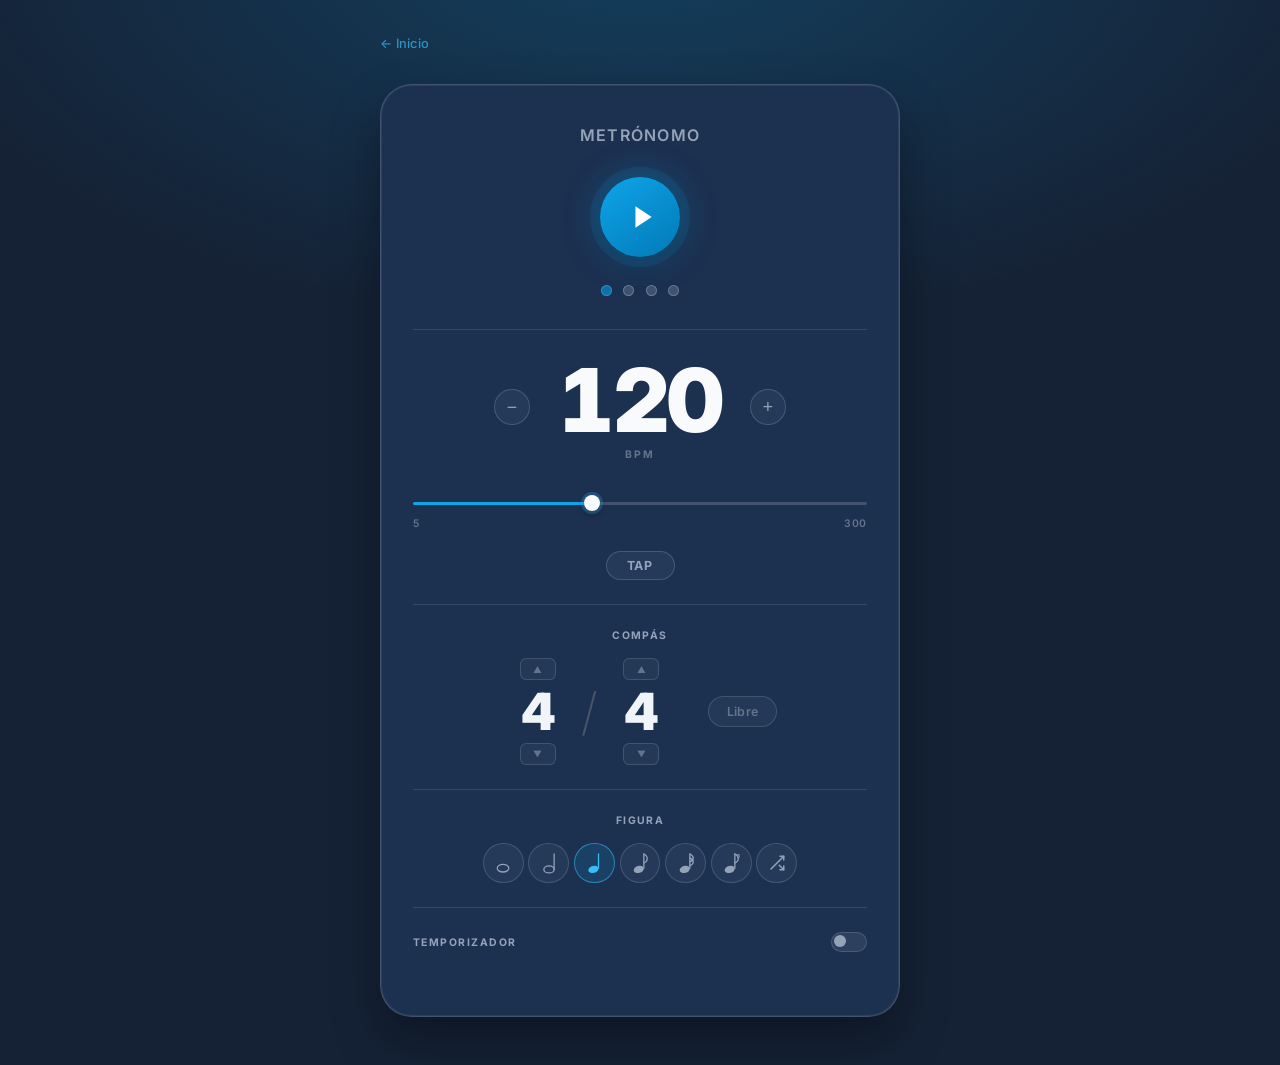
==== commit a0aa0116: "metronomo: play button en zona del péndulo, TAP en sección BPM, quitar botón inferior" ====
--- a/metronomo/index.html
+++ b/metronomo/index.html
@@ -67,16 +67,46 @@
 
     /* ── Pendulum ── */
     .pendulum-wrap {
-      width: 100%; height: 86px;
+      width: 100%; height: 96px;
       position: relative; display: flex;
-      align-items: flex-start; justify-content: center;
+      align-items: center; justify-content: center;
     }
     .pendulum-line {
+      display: none;
       position: absolute; top: 0;
       width: 2px; height: 66px;
       background: linear-gradient(to bottom, rgba(148,163,184,0.3), rgba(148,163,184,0.7));
       transform-origin: top center; border-radius: 1px;
     }
+
+    /* ── Play button (shown when stopped) ── */
+    .play-btn {
+      width: 80px; height: 80px; border-radius: 50%;
+      background: linear-gradient(145deg, #0ea5e9 0%, #0279b7 100%);
+      border: none; color: #fff; cursor: pointer;
+      display: flex; align-items: center; justify-content: center;
+      box-shadow:
+        0 0 0 10px rgba(14,165,233,0.10),
+        0 0 36px rgba(14,165,233,0.38),
+        0 4px 20px rgba(0,0,0,0.32);
+      transition: transform 0.2s, box-shadow 0.2s, background 0.2s;
+      flex-shrink: 0;
+    }
+    .play-btn svg { margin-left: 5px; }
+    .play-btn:hover {
+      transform: scale(1.08);
+      box-shadow:
+        0 0 0 14px rgba(14,165,233,0.13),
+        0 0 44px rgba(56,189,248,0.48),
+        0 4px 20px rgba(0,0,0,0.32);
+      background: linear-gradient(145deg, #38bdf8 0%, #0ea5e9 100%);
+    }
+    .play-btn:active { transform: scale(0.95); }
+
+    /* running state: hide play-btn, show pendulum */
+    .pendulum-wrap.is-running { cursor: pointer; }
+    .pendulum-wrap.is-running .play-btn { display: none; }
+    .pendulum-wrap.is-running .pendulum-line { display: block; }
     .pendulum-line::after {
       content: ''; position: absolute; bottom: -9px; left: 50%;
       transform: translateX(-50%);
@@ -249,40 +279,17 @@
       color: #38bdf8;
     }
 
-    /* ── Controls ── */
-    .controls { display: flex; gap: 0.75rem; width: 100%; }
-    .btn-start {
-      flex: 1; padding: 1rem; border-radius: 1rem; border: none;
-      background: linear-gradient(135deg, #0ea5e9, #0284c7);
-      color: #fff; font-size: 0.95rem; font-weight: 700;
-      cursor: pointer; letter-spacing: 0.04em; font-family: inherit;
-      box-shadow: 0 4px 20px rgba(14,165,233,0.25);
-      transition: all 0.2s;
-    }
-    .btn-start:hover {
-      background: linear-gradient(135deg, #38bdf8, #0ea5e9);
-      box-shadow: 0 4px 28px rgba(56,189,248,0.35);
-      transform: translateY(-1px);
-    }
-    .btn-start:active { transform: scale(0.98); }
-    .btn-start.running {
-      background: linear-gradient(135deg, #ef4444, #dc2626);
-      box-shadow: 0 4px 20px rgba(239,68,68,0.25);
-    }
-    .btn-start.running:hover {
-      background: linear-gradient(135deg, #f87171, #ef4444);
-      box-shadow: 0 4px 28px rgba(239,68,68,0.35);
-    }
+    /* ── Tap button (inline in BPM section) ── */
     .btn-tap {
-      padding: 1rem 1.3rem; border-radius: 1rem;
+      padding: 0.38rem 1.25rem; border-radius: 999px;
       border: 1px solid rgba(148,163,184,0.3);
-      background: rgba(148,163,184,0.1);
-      color: #cbd5e1; font-size: 0.88rem; font-weight: 700;
+      background: rgba(148,163,184,0.08);
+      color: #94a3b8; font-size: 0.78rem; font-weight: 700;
       cursor: pointer; transition: all 0.15s; white-space: nowrap;
-      font-family: inherit; letter-spacing: 0.06em;
-    }
-    .btn-tap:hover  { border-color: rgba(56,189,248,0.35); color: #e2e8f0; }
-    .btn-tap:active { transform: scale(0.95); background: rgba(56,189,248,0.1); }
+      font-family: inherit; letter-spacing: 0.08em;
+    }
+    .btn-tap:hover  { border-color: rgba(56,189,248,0.4); color: #e2e8f0; background: rgba(56,189,248,0.08); }
+    .btn-tap:active { transform: scale(0.94); background: rgba(56,189,248,0.13); }
 
     /* ── Timer ── */
     .timer-header {
@@ -431,7 +438,12 @@
   <div class="card">
     <h1>Metrónomo</h1>
     <div class="section" style="padding-top:0; border-top:none;">
-      <div class="pendulum-wrap"><div class="pendulum-line" id="pendulum"></div></div>
+      <div class="pendulum-wrap" id="pendulum-wrap">
+        <button class="play-btn" id="btn-start" title="Iniciar">
+          <svg width="26" height="26" viewBox="0 0 24 24" fill="currentColor"><polygon points="5,2 20,12 5,22"/></svg>
+        </button>
+        <div class="pendulum-line" id="pendulum"></div>
+      </div>
       <div class="beats" id="beats" style="margin-top:1.25rem;"></div>
     </div>
 
@@ -448,6 +460,9 @@
         <div class="slider-wrap" style="margin-top:1.25rem;">
           <input type="range" id="bpm-slider" min="5" max="300" value="120" />
           <div class="slider-limits"><span>5</span><span>300</span></div>
+        </div>
+        <div style="margin-top:0.85rem; display:flex; justify-content:center;">
+          <button class="btn-tap" id="btn-tap">TAP</button>
         </div>
       </div>
     </div>
@@ -600,12 +615,7 @@
       </div>
     </div>
 
-    <div class="section">
-      <div class="controls">
-        <button class="btn-start" id="btn-start">&#9654;&ensp;Iniciar</button>
-        <button class="btn-tap" id="btn-tap">TAP</button>
-      </div>
-    </div>
+
   </div>
 
   <script>
@@ -628,14 +638,15 @@
     const timerCountdown = document.getElementById('timer-countdown');
     const timerBar       = document.getElementById('timer-bar');
 
-    const bpmDisplay = document.getElementById('bpm-display');
-    const bpmSlider  = document.getElementById('bpm-slider');
-    const btnMinus   = document.getElementById('btn-minus');
-    const btnPlus    = document.getElementById('btn-plus');
-    const btnStart   = document.getElementById('btn-start');
-    const btnTap     = document.getElementById('btn-tap');
-    const beatsEl    = document.getElementById('beats');
-    const pendulum   = document.getElementById('pendulum');
+    const bpmDisplay    = document.getElementById('bpm-display');
+    const bpmSlider     = document.getElementById('bpm-slider');
+    const btnMinus      = document.getElementById('btn-minus');
+    const btnPlus       = document.getElementById('btn-plus');
+    const btnStart      = document.getElementById('btn-start');
+    const btnTap        = document.getElementById('btn-tap');
+    const beatsEl       = document.getElementById('beats');
+    const pendulum      = document.getElementById('pendulum');
+    const pendulumWrap  = document.getElementById('pendulum-wrap');
     const timeSigEl  = document.getElementById('ts-display');
     const tsNumEl    = document.getElementById('ts-num');
     const tsDenEl    = document.getElementById('ts-den');
@@ -907,8 +918,7 @@
       randPattern = []; randPatternIdx = 0;
       nextBeatTime = audioCtx.currentTime + 0.05;
       timerID = setInterval(schedule, 25);
-      btnStart.textContent = '⏹ Detener';
-      btnStart.classList.add('running');
+      pendulumWrap.classList.add('is-running');
       startCountdown();
     }
 
@@ -918,14 +928,14 @@
       beatsEl.querySelectorAll('.beat-dot').forEach(d => d.classList.remove('active'));
       pendulum.style.transition = 'transform 0.6s cubic-bezier(0.34,1.56,0.64,1)';
       pendulum.style.transform  = 'rotate(0deg)';
-      btnStart.textContent = '▶ Iniciar';
-      btnStart.classList.remove('running');
+      pendulumWrap.classList.remove('is-running');
       stopCountdown();
     }
 
     function restart() { stop(); start(); }
 
-    btnStart.addEventListener('click', () => running ? stop() : start());
+    btnStart.addEventListener('click', e => { e.stopPropagation(); running ? stop() : start(); });
+    pendulumWrap.addEventListener('click', () => { if (running) stop(); });
     btnMinus.addEventListener('click', () => setBPM(bpm - 1));
     btnPlus.addEventListener('click',  () => setBPM(bpm + 1));
     bpmSlider.addEventListener('input', () => setBPM(+bpmSlider.value));
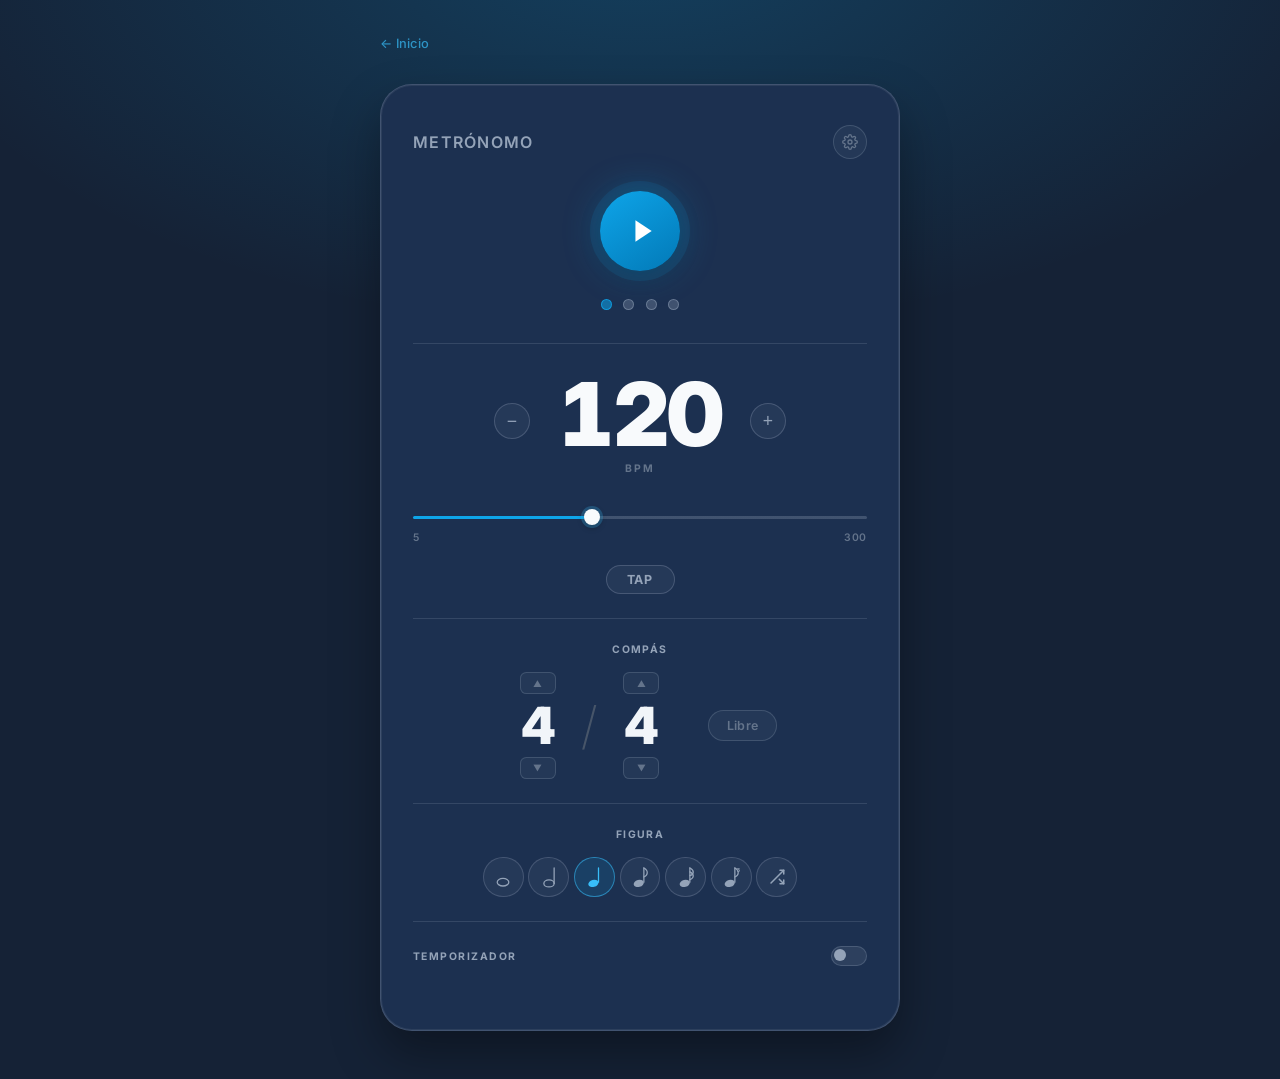
==== commit bbfa892b: "ADD funcionalidades de ajuste y reubicacion de pausa y tap tempo." ====
--- a/metronomo/index.html
+++ b/metronomo/index.html
@@ -107,6 +107,24 @@
     .pendulum-wrap.is-running { cursor: pointer; }
     .pendulum-wrap.is-running .play-btn { display: none; }
     .pendulum-wrap.is-running .pendulum-line { display: block; }
+
+    /* pause overlay: always visible, translucent, large */
+    .pendulum-wrap.is-running::after {
+      content: '';
+      position: absolute;
+      top: 50%; left: 50%;
+      transform: translate(-50%, -50%);
+      width: 68px; height: 68px;
+      border-radius: 50%;
+      background:
+        url("data:image/svg+xml,%3Csvg xmlns='http://www.w3.org/2000/svg' width='32' height='32' viewBox='0 0 24 24'%3E%3Crect x='5' y='3' width='4' height='18' rx='1.5' fill='%23e2e8f0'/%3E%3Crect x='15' y='3' width='4' height='18' rx='1.5' fill='%23e2e8f0'/%3E%3C/svg%3E")
+        center / 32px 32px no-repeat,
+        radial-gradient(circle, rgba(15,30,55,0.52) 0%, rgba(15,30,55,0.28) 70%, transparent 100%);
+      opacity: 0.45;
+      pointer-events: none;
+      transition: opacity 0.2s;
+    }
+    .pendulum-wrap.is-running:hover::after { opacity: 1; }
     .pendulum-line::after {
       content: ''; position: absolute; bottom: -9px; left: 50%;
       transform: translateX(-50%);
@@ -411,6 +429,156 @@
     }
     .timer-progress-bar.urgent::after { animation: none; }
 
+    /* ── Gear button ── */
+    .card-top {
+      width: 100%; display: flex; align-items: center;
+      justify-content: space-between; margin-bottom: 1.5rem;
+    }
+    .card-top h1 { margin-bottom: 0; }
+    .gear-btn {
+      width: 34px; height: 34px; border-radius: 50%;
+      border: 1px solid rgba(148,163,184,0.25);
+      background: rgba(148,163,184,0.07);
+      color: #64748b; cursor: pointer; flex-shrink: 0;
+      display: flex; align-items: center; justify-content: center;
+      transition: all 0.18s; padding: 0; position: relative;
+    }
+    .gear-btn:hover { color: #94a3b8; border-color: rgba(56,189,248,0.4); background: rgba(56,189,248,0.08); }
+    .gear-btn.in-settings { color: #38bdf8; border-color: rgba(56,189,248,0.5); background: rgba(56,189,248,0.12); }
+    /* swap icons */
+    .gear-btn .icon-gear, .gear-btn .icon-back { transition: opacity 0.15s; position: absolute; }
+    .gear-btn .icon-back  { opacity: 0; }
+    .gear-btn.in-settings .icon-gear { opacity: 0; }
+    .gear-btn.in-settings .icon-back { opacity: 1; }
+
+    /* ── Views ── */
+    @keyframes viewEnter {
+      from { opacity: 0; transform: translateY(6px); }
+      to   { opacity: 1; transform: none; }
+    }
+    #metro-view, #settings-view { width: 100%; }
+    #settings-view { display: none; animation: viewEnter 0.22s ease both; }
+    #settings-view.visible { display: block; }
+    #metro-view.hidden { display: none; }
+
+    /* ── Settings content ── */
+    .settings-section {
+      padding: 1.25rem 0;
+      border-top: 1px solid rgba(148,163,184,0.2);
+    }
+    .settings-section:first-child { border-top: none; padding-top: 0; }
+    .settings-section-label {
+      font-size: 0.62rem; font-weight: 700; text-transform: uppercase;
+      letter-spacing: 0.14em; color: #64748b; margin-bottom: 0.85rem;
+      text-align: center;
+    }
+    /* ── Sound picker (selected + dropdown) ── */
+    .sound-picker { position: relative; }
+    .sound-picker-btn {
+      width: 100%; display: flex; align-items: center; gap: 0.75rem;
+      padding: 0.7rem 0.9rem; border-radius: 0.9rem;
+      border: 1px solid rgba(56,189,248,0.45); background: rgba(14,165,233,0.1);
+      color: #38bdf8; font-family: inherit; cursor: pointer; transition: all 0.17s;
+    }
+    .sound-picker-btn:hover { background: rgba(14,165,233,0.17); border-color: rgba(56,189,248,0.65); }
+    .sound-picker-icon { font-size: 1.3rem; line-height: 1; }
+    .sound-picker-label { flex: 1; text-align: left; font-size: 0.88rem; font-weight: 600; }
+    .sound-picker-chevron {
+      width: 1rem; height: 1rem; flex-shrink: 0; transition: transform 0.22s; color: #38bdf8;
+    }
+    .sound-picker.open .sound-picker-chevron { transform: rotate(180deg); }
+    .sound-dropdown {
+      display: none; position: absolute; top: calc(100% + 0.4rem); left: 0; right: 0;
+      background: #1c3050; border: 1px solid rgba(56,189,248,0.25);
+      border-radius: 0.9rem; padding: 0.5rem;
+      box-shadow: 0 8px 24px rgba(0,0,0,0.4);
+      flex-wrap: wrap; gap: 0.28rem; z-index: 200;
+    }
+    .sound-picker.open .sound-dropdown { display: flex; }
+    .sound-dropdown-item {
+      flex: 1 1 3.6rem; min-width: 3.6rem;
+      padding: 0.48rem 0.2rem; border-radius: 0.65rem;
+      border: 1px solid rgba(148,163,184,0.15); background: rgba(148,163,184,0.05);
+      color: #64748b; font-family: inherit; cursor: pointer; transition: all 0.15s;
+      display: flex; flex-direction: column; align-items: center; gap: 0.2rem;
+    }
+    .sound-dropdown-item:hover { border-color: rgba(56,189,248,0.35); color: #94a3b8; background: rgba(56,189,248,0.07); }
+    .sound-dropdown-item.active { border-color: rgba(56,189,248,0.55); background: rgba(14,165,233,0.13); color: #38bdf8; }
+    .sound-dropdown-icon { font-size: 1rem; line-height: 1; }
+    .sound-dropdown-name { font-size: 0.58rem; font-weight: 600; letter-spacing: 0.02em; }
+    html.light .sound-picker-btn { border-color: rgba(2,132,199,0.5); background: rgba(2,132,199,0.1); color: #0284c7; }
+    html.light .sound-picker-btn:hover { background: rgba(2,132,199,0.18); }
+    html.light .sound-picker-chevron { color: #0284c7; }
+    html.light .sound-dropdown { background: #f0f6ff; border-color: rgba(2,132,199,0.2); }
+    html.light .sound-dropdown-item { color: #94a3b8; border-color: rgba(100,116,139,0.15); }
+    html.light .sound-dropdown-item:hover { color: #64748b; border-color: rgba(2,132,199,0.35); }
+    html.light .sound-dropdown-item.active { color: #0284c7; border-color: rgba(2,132,199,0.55); background: rgba(2,132,199,0.12); }
+
+    /* ── Theme row in settings ── */
+    .theme-row {
+      display: flex; align-items: center; justify-content: space-between;
+    }
+    .theme-row-label {
+      display: flex; align-items: center; gap: 0.55rem;
+      font-size: 0.85rem; font-weight: 500; color: #94a3b8;
+    }
+    .theme-row-label .theme-icon { font-size: 1rem; line-height: 1; }
+
+    /* ── Light mode overrides ── */
+    html.light body {
+      background: #dbeafe; color: #1e293b;
+      background-image: radial-gradient(ellipse 90% 55% at 50% -5%, rgba(14,165,233,0.13) 0%, transparent 65%);
+    }
+    html.light .nav a { color: #0284c7; }
+    html.light .card {
+      background: #f8fafc;
+      border-color: rgba(100,116,139,0.2);
+      box-shadow: 0 0 0 1px rgba(0,0,0,0.04) inset, 0 24px 48px rgba(0,0,0,0.1);
+    }
+    html.light .section { border-top-color: rgba(100,116,139,0.15); }
+    html.light .section-label { color: #64748b; }
+    html.light h1 { color: #64748b; }
+    html.light .bpm-number { color: #0f172a; }
+    html.light .bpm-unit { color: #94a3b8; }
+    html.light .bpm-btn { color: #64748b; border-color: rgba(100,116,139,0.3); background: rgba(100,116,139,0.08); }
+    html.light .bpm-btn:hover { color: #0284c7; border-color: rgba(2,132,199,0.5); background: rgba(2,132,199,0.08); }
+    html.light input[type=range] {
+      background: linear-gradient(to right, #0ea5e9 0%, #0ea5e9 var(--pct,30%), rgba(100,116,139,0.25) var(--pct,30%), rgba(100,116,139,0.25) 100%);
+    }
+    html.light .slider-limits { color: #94a3b8; }
+    html.light .ts-number { color: #1e293b; }
+    html.light .ts-slash { color: #94a3b8; }
+    html.light .ts-arrow { color: #94a3b8; border-color: rgba(100,116,139,0.25); background: rgba(100,116,139,0.07); }
+    html.light .ts-arrow:hover { color: #0284c7; border-color: rgba(2,132,199,0.45); background: rgba(2,132,199,0.08); }
+    html.light .ts-libre-btn { color: #94a3b8; border-color: rgba(100,116,139,0.25); background: rgba(100,116,139,0.07); }
+    html.light .note-btn { color: #64748b; border-color: rgba(100,116,139,0.28); background: rgba(100,116,139,0.06); }
+    html.light .note-btn:hover { color: #334155; border-color: rgba(2,132,199,0.45); background: rgba(2,132,199,0.08); }
+    html.light .note-btn.active { color: #0284c7; border-color: rgba(2,132,199,0.55); background: rgba(2,132,199,0.14); }
+    html.light .beat-dot { background: rgba(100,116,139,0.22); border-color: rgba(100,116,139,0.42); }
+    html.light .beat-dot.accent { background: rgba(2,132,199,0.4); border-color: rgba(2,132,199,0.7); }
+    html.light .pendulum-line { background: linear-gradient(to bottom, rgba(100,116,139,0.3), rgba(100,116,139,0.65)); }
+    html.light .gear-btn { color: #94a3b8; border-color: rgba(100,116,139,0.25); background: rgba(100,116,139,0.07); }
+    html.light .gear-btn:hover { color: #64748b; border-color: rgba(2,132,199,0.4); background: rgba(2,132,199,0.08); }
+    html.light .gear-btn.in-settings { color: #0284c7; border-color: rgba(2,132,199,0.5); background: rgba(2,132,199,0.12); }
+    html.light .settings-section { border-top-color: rgba(100,116,139,0.15); }
+    html.light .settings-section-label { color: #94a3b8; }
+    html.light .theme-row-label { color: #64748b; }
+    html.light .sound-opt { color: #94a3b8; border-color: rgba(100,116,139,0.2); background: rgba(100,116,139,0.05); }
+    html.light .sound-opt:hover { color: #64748b; border-color: rgba(2,132,199,0.35); background: rgba(2,132,199,0.06); }
+    html.light .sound-opt.active { color: #0284c7; border-color: rgba(2,132,199,0.55); background: rgba(2,132,199,0.12); }
+    html.light .toggle-track { background: rgba(100,116,139,0.14); border-color: rgba(100,116,139,0.28); }
+    html.light .timer-sep { color: #94a3b8; }
+    html.light .field-val { color: #1e293b; background: rgba(100,116,139,0.1); border-color: rgba(100,116,139,0.28); }
+    html.light .field-val:focus { color: #0284c7; }
+    html.light .spin-btn { color: #94a3b8; border-color: rgba(100,116,139,0.28); background: rgba(100,116,139,0.07); }
+    html.light .spin-btn:hover { color: #0284c7; border-color: rgba(2,132,199,0.3); background: rgba(2,132,199,0.06); }
+    html.light .preset-btn { color: #64748b; border-color: rgba(100,116,139,0.28); background: rgba(100,116,139,0.07); }
+    html.light .timer-countdown { color: #1e293b; }
+    html.light .timer-countdown.warning { color: #b45309; }
+    html.light .timer-countdown.urgent  { color: #dc2626; }
+    html.light .timer-progress { background: rgba(100,116,139,0.15); }
+    html.light .card-top h1 { color: #64748b; }
+
     /* ── Page transitions ── */
     @keyframes pageEnter {
       from { opacity: 0; transform: scale(0.97) translateY(8px); filter: blur(3px); }
@@ -436,7 +604,46 @@
 <body>
   <div class="nav"><a href="/">&#8592; Inicio</a></div>
   <div class="card">
-    <h1>Metrónomo</h1>
+    <div class="card-top">
+      <h1>Metrónomo</h1>
+      <button class="gear-btn" id="gear-btn" title="Ajustes">
+        <svg class="icon-gear" width="16" height="16" viewBox="0 0 24 24" fill="none" stroke="currentColor" stroke-width="2" stroke-linecap="round" stroke-linejoin="round">
+          <circle cx="12" cy="12" r="3"/>
+          <path d="M19.4 15a1.65 1.65 0 0 0 .33 1.82l.06.06a2 2 0 0 1-2.83 2.83l-.06-.06a1.65 1.65 0 0 0-1.82-.33 1.65 1.65 0 0 0-1 1.51V21a2 2 0 0 1-4 0v-.09A1.65 1.65 0 0 0 9 19.4a1.65 1.65 0 0 0-1.82.33l-.06.06a2 2 0 0 1-2.83-2.83l.06-.06A1.65 1.65 0 0 0 4.68 15a1.65 1.65 0 0 0-1.51-1H3a2 2 0 0 1 0-4h.09A1.65 1.65 0 0 0 4.6 9a1.65 1.65 0 0 0-.33-1.82l-.06-.06a2 2 0 0 1 2.83-2.83l.06.06A1.65 1.65 0 0 0 9 4.68a1.65 1.65 0 0 0 1-1.51V3a2 2 0 0 1 4 0v.09a1.65 1.65 0 0 0 1 1.51 1.65 1.65 0 0 0 1.82-.33l.06-.06a2 2 0 0 1 2.83 2.83l-.06.06A1.65 1.65 0 0 0 19.4 9a1.65 1.65 0 0 0 1.51 1H21a2 2 0 0 1 0 4h-.09a1.65 1.65 0 0 0-1.51 1z"/>
+        </svg>
+        <svg class="icon-back" width="15" height="15" viewBox="0 0 24 24" fill="none" stroke="currentColor" stroke-width="2.2" stroke-linecap="round" stroke-linejoin="round">
+          <path d="M19 12H5M12 5l-7 7 7 7"/>
+        </svg>
+      </button>
+    </div>
+    <div id="settings-view">
+      <div class="settings-section">
+        <div class="settings-section-label">Sonido del metrónomo</div>
+        <div id="sound-picker" class="sound-picker">
+          <button class="sound-picker-btn" id="sound-picker-btn" type="button">
+            <span class="sound-picker-icon" id="sound-picker-icon"></span>
+            <span class="sound-picker-label" id="sound-picker-label"></span>
+            <svg class="sound-picker-chevron" viewBox="0 0 24 24" fill="none" stroke="currentColor" stroke-width="2.5" stroke-linecap="round" stroke-linejoin="round"><polyline points="6 9 12 15 18 9"/></svg>
+          </button>
+          <div class="sound-dropdown" id="sound-dropdown"></div>
+        </div>
+      </div>
+      <div class="settings-section">
+        <div class="settings-section-label">Apariencia</div>
+        <div class="theme-row">
+          <span class="theme-row-label">
+            <span class="theme-icon" id="theme-icon">🌙</span>
+            <span id="theme-label">Modo oscuro</span>
+          </span>
+          <label class="toggle">
+            <input type="checkbox" id="theme-toggle" />
+            <span class="toggle-track"></span>
+            <span class="toggle-thumb"></span>
+          </label>
+        </div>
+      </div>
+    </div>
+    <div id="metro-view">
     <div class="section" style="padding-top:0; border-top:none;">
       <div class="pendulum-wrap" id="pendulum-wrap">
         <button class="play-btn" id="btn-start" title="Iniciar">
@@ -614,14 +821,15 @@
         <div class="timer-progress"><div class="timer-progress-bar" id="timer-bar"></div></div>
       </div>
     </div>
-
-
-  </div>
+    </div><!-- /#metro-view -->
+
+  </div><!-- /.card -->
 
   <script>
     let bpm = 120, beats = 4, denominator = 4, running = false, currentBeat = 0, tickCount = 0;
     let subdivisions = 1;  // clicks per quarter-note beat (≥1 = sub-divides, <1 = slower pulse)
     let randomMode = false;
+    let soundType = 'digital';
     let randPattern = [], randPatternIdx = 0;
     // (RAND_SUBS no longer used — replaced by pattern generator)
     let nextBeatTime = 0, timerID = null, audioCtx = null;
@@ -712,29 +920,231 @@
       if (!audioCtx) audioCtx = new (window.AudioContext || window.webkitAudioContext)();
     }
 
+    // ─── Audio helpers ────────────────────────────────────────────────────────
+    function _nb(dur) {
+      const n = Math.ceil(audioCtx.sampleRate * dur);
+      const buf = audioCtx.createBuffer(1, n, audioCtx.sampleRate);
+      const d = buf.getChannelData(0);
+      for (let i = 0; i < n; i++) d[i] = Math.random() * 2 - 1;
+      return buf;
+    }
+    function _osc(t, wave, freq, g0, len, gm) {
+      const o = audioCtx.createOscillator(), g = audioCtx.createGain();
+      o.type = wave; o.frequency.value = freq;
+      g.gain.setValueAtTime(g0 * gm, t);
+      g.gain.exponentialRampToValueAtTime(0.0001, t + len);
+      o.connect(g); g.connect(audioCtx.destination);
+      o.start(t); o.stop(t + len + 0.01);
+    }
+    function _oscDrop(t, f0, f1, dropT, g0, len, gm) {
+      const o = audioCtx.createOscillator(), g = audioCtx.createGain();
+      o.type = 'sine';
+      o.frequency.setValueAtTime(f0, t);
+      o.frequency.exponentialRampToValueAtTime(f1, t + dropT);
+      g.gain.setValueAtTime(g0 * gm, t);
+      g.gain.exponentialRampToValueAtTime(0.0001, t + len);
+      o.connect(g); g.connect(audioCtx.destination);
+      o.start(t); o.stop(t + len + 0.01);
+    }
+    function _nbp(t, freq, Q, g0, len, gm) {
+      const src = audioCtx.createBufferSource();
+      src.buffer = _nb(Math.max(len + 0.01, 0.02));
+      const f = audioCtx.createBiquadFilter();
+      f.type = 'bandpass'; f.frequency.value = freq; f.Q.value = Q;
+      const g = audioCtx.createGain();
+      g.gain.setValueAtTime(g0 * gm, t);
+      g.gain.exponentialRampToValueAtTime(0.0001, t + len);
+      src.connect(f); f.connect(g); g.connect(audioCtx.destination);
+      src.start(t);
+    }
+    function _nhp(t, freq, g0, len, gm) {
+      const src = audioCtx.createBufferSource();
+      src.buffer = _nb(Math.max(len + 0.01, 0.02));
+      const f = audioCtx.createBiquadFilter();
+      f.type = 'highpass'; f.frequency.value = freq;
+      const g = audioCtx.createGain();
+      g.gain.setValueAtTime(g0 * gm, t);
+      g.gain.exponentialRampToValueAtTime(0.0001, t + len);
+      src.connect(f); f.connect(g); g.connect(audioCtx.destination);
+      src.start(t);
+    }
+    function _nlp(t, freq, g0, len, gm) {
+      const src = audioCtx.createBufferSource();
+      src.buffer = _nb(Math.max(len + 0.01, 0.02));
+      const f = audioCtx.createBiquadFilter();
+      f.type = 'lowpass'; f.frequency.value = freq;
+      const g = audioCtx.createGain();
+      g.gain.setValueAtTime(g0 * gm, t);
+      g.gain.exponentialRampToValueAtTime(0.0001, t + len);
+      src.connect(f); f.connect(g); g.connect(audioCtx.destination);
+      src.start(t);
+    }
+
+    // ─── 50-sound catalogue ───────────────────────────────────────────────────
+    const SOUNDS = [
+      { id:'digital',    icon:'📳', name:'Digital',     cat:'Electrónico' },
+      { id:'sine-lo',    icon:'〰️', name:'Sine Grave',  cat:'Electrónico' },
+      { id:'sine-hi',    icon:'🔹', name:'Sine Agudo',  cat:'Electrónico' },
+      { id:'triangle-w', icon:'🔻', name:'Triangular',  cat:'Electrónico' },
+      { id:'chip',       icon:'🎮', name:'Chip',        cat:'Electrónico' },
+      { id:'fm',         icon:'📻', name:'FM',          cat:'Electrónico' },
+      { id:'click',      icon:'🎯', name:'Click',       cat:'Click'       },
+      { id:'cajon',      icon:'📦', name:'Cajón',       cat:'Orgánico'    },
+      { id:'woodblock',  icon:'🪵', name:'Woodblock',   cat:'Orgánico'    },
+    ];
+
+    function _synth(id, a, t, gm) {
+      gm = gm || 1;
+      switch (id) {
+        // ── Electrónico ───────────────────────────────────────────────
+        case 'digital':    _osc(t,'sine',    a?1200:800,  a?.6:.35,  .08, gm); break;
+        case 'sine-lo':    _osc(t,'sine',    a?280:180,   a?.55:.32, .18, gm); break;
+        case 'sine-hi':    _osc(t,'sine',    a?3200:2400, a?.45:.28, .045,gm); break;
+        case 'square':     _osc(t,'square',  a?900:600,   a?.32:.19, .07, gm); break;
+        case 'saw':        _osc(t,'sawtooth',a?750:500,   a?.26:.15, .09, gm); break;
+        case 'triangle-w': _osc(t,'triangle',a?1050:700,  a?.55:.34, .12, gm); break;
+        case 'chip':       _osc(t,'square',  a?3800:2800, a?.38:.23, .03, gm); break;
+        case 'retro':      _osc(t,'sawtooth',a?300:200,   a?.38:.23, .14, gm); break;
+        case 'pulse':
+          _osc(t,'square', a?600:400, a?.2:.12, .09, gm);
+          _osc(t,'square', a?608:404, a?.2:.12, .09, gm); break;
+        case 'fm': {
+          const cf = a ? 660 : 440;
+          const mod = audioCtx.createOscillator(), modG = audioCtx.createGain();
+          const car = audioCtx.createOscillator(), carG = audioCtx.createGain();
+          mod.frequency.value = cf;
+          modG.gain.setValueAtTime(cf * 3.5, t); modG.gain.exponentialRampToValueAtTime(cf * .1, t + .07);
+          mod.connect(modG); modG.connect(car.frequency);
+          car.frequency.value = cf;
+          carG.gain.setValueAtTime((a ? .5 : .3) * gm, t); carG.gain.exponentialRampToValueAtTime(.0001, t + .09);
+          car.connect(carG); carG.connect(audioCtx.destination);
+          mod.start(t); mod.stop(t + .1); car.start(t); car.stop(t + .1);
+          break;
+        }
+        // ── Click ──────────────────────────────────────────────────
+        case 'click':
+          _nbp(t, a?2200:1700, .7, a?1:.62,  .028, gm);
+          _osc(t,'sine', a?1050:820, a?.22:.13, .018, gm); break;
+        case 'click-soft': _nbp(t, a?1000:750,  2,   a?.6:.38,  .05,  gm); break;
+        case 'click-hi':   _nbp(t, a?4500:3500, 1.5, a?.8:.5,   .018, gm); break;
+        case 'snap':       _nhp(t, a?5500:4000, a?.7:.44, .022, gm);        break;
+        case 'toc':        _nbp(t, a?900:650,   3,   a?.75:.47, .06,  gm); break;
+        case 'pop':        _nlp(t, a?320:220,   a?.8:.5,   .06,  gm);      break;
+        case 'tick':       _nbp(t, a?2200:1700, 4,   a?.7:.44,  .014, gm); break;
+        case 'tac':
+          _nbp(t, a?3000:2200, 1, a?.65:.4, .022, gm);
+          _osc(t,'sine', a?1500:1100, a?.15:.09, .015, gm); break;
+        case 'crack': {
+          const src = audioCtx.createBufferSource();
+          src.buffer = _nb(.02);
+          const gg = audioCtx.createGain();
+          gg.gain.setValueAtTime((a?.9:.56)*gm, t); gg.gain.exponentialRampToValueAtTime(.0001, t+.015);
+          src.connect(gg); gg.connect(audioCtx.destination); src.start(t);
+          break;
+        }
+        case 'thud':
+          _nlp(t, a?280:200, a?.8:.5, .07, gm);
+          _oscDrop(t, a?180:130, a?60:45, .05, a?.45:.28, .09, gm); break;
+        // ── Percusión ───────────────────────────────────────────
+        case 'tom':      _oscDrop(t, a?310:210, a?118:80, .13, a?.9:.58, .24, gm); break;
+        case 'tom-lo':   _oscDrop(t, a?200:140, a?70:50,  .16, a?.9:.58, .3,  gm); break;
+        case 'kick': {
+          _oscDrop(t, a?180:130, a?50:38, .08, a?.95:.65, .22, gm);
+          const s2 = audioCtx.createBufferSource(); s2.buffer = _nb(.02);
+          const lp2 = audioCtx.createBiquadFilter(); lp2.type='lowpass'; lp2.frequency.value=300;
+          const g2 = audioCtx.createGain();
+          g2.gain.setValueAtTime((a?.38:.24)*gm,t); g2.gain.exponentialRampToValueAtTime(.0001,t+.018);
+          s2.connect(lp2); lp2.connect(g2); g2.connect(audioCtx.destination); s2.start(t);
+          break;
+        }
+        case 'bongo-hi': _oscDrop(t, a?520:380, a?200:148, .08, a?.8:.5,  .14, gm); break;
+        case 'bongo-lo': _oscDrop(t, a?280:200, a?105:76,  .1,  a?.8:.5,  .17, gm); break;
+        case 'conga':    _oscDrop(t, a?380:280, a?145:106, .1,  a?.85:.54, .19, gm); break;
+        case 'darbuka':  _oscDrop(t, a?620:460, a?240:178, .06, a?.85:.54, .12, gm); break;
+        case 'timbal':   _oscDrop(t, a?460:340, a?176:130, .09, a?.85:.54, .17, gm); break;
+        case 'floor-tom':_oscDrop(t, a?120:85,  a?42:30,   .22, a?.9:.58,  .38, gm); break;
+        case 'rimshot':
+          _nbp(t, a?1400:1100, 2, a?.8:.5, .04, gm);
+          _osc(t,'sine', a?1800:1400, a?.28:.17, .025, gm); break;
+        // ── Metálico ─────────────────────────────────────────────
+        case 'metal':    _nhp(t, a?7500:5500, a?.65:.38, a?.06:.038, gm);  break;
+        case 'hat-open': _nhp(t, a?7000:5000, a?.55:.33, a?.32:.2,   gm);  break;
+        case 'cymbal':
+          _nhp(t, a?6000:4500, (a?.4:.24)*gm, .5,  1);
+          _nbp(t, a?8500:6500, .5, (a?.3:.18)*gm,  .38, 1); break;
+        case 'cowbell':
+          _osc(t,'square', a?562:420, a?.32:.2,  .3, gm);
+          _osc(t,'square', a?845:632, a?.18:.11, .3, gm); break;
+        case 'tri-perc': _osc(t,'sine', a?5500:4000, a?.5:.3, .6, gm); break;
+        case 'bell':
+          [[1,.5],[2.756,.12],[5.404,.04],[8.201,.02]].forEach(([r,v]) =>
+            _osc(t,'sine', (a?880:660)*r, v*(a?1:.62)*gm, 1.2, 1)); break;
+        case 'gong':
+          [[1,.6],[1.41,.15],[1.78,.08]].forEach(([r,v]) =>
+            _osc(t,'sine', (a?180:130)*r, v*(a?1:.62)*gm, 2.0, 1)); break;
+        case 'vibra': {
+          const ov = audioCtx.createOscillator(), gv = audioCtx.createGain();
+          ov.type='sine'; ov.frequency.value = a?880:660;
+          gv.gain.setValueAtTime(.0001,t); gv.gain.linearRampToValueAtTime((a?.6:.36)*gm, t+.018);
+          gv.gain.exponentialRampToValueAtTime(.0001, t+.5);
+          ov.connect(gv); gv.connect(audioCtx.destination); ov.start(t); ov.stop(t+.52);
+          break;
+        }
+        case 'xylo':
+          _oscDrop(t, a?2400:1800, a?2150:1620, .06, a?.7:.44, .18, gm);
+          _osc(t,'sine', (a?2400:1800)*2, (a?.1:.06)*gm, .08, 1); break;
+        case 'ride':
+          _nhp(t, a?8000:6500, (a?.45:.28)*gm, .15, 1);
+          _osc(t,'sine', a?3600:2800, (a?.12:.07)*gm, .12, 1); break;
+        // ── Orgánico ───────────────────────────────────────────────
+        case 'cajon':
+          _oscDrop(t, a?90:65, a?35:25, .1, a?.85:.54, .25, gm);
+          _nlp(t, a?500:380, (a?.5:.3)*gm, .04, 1); break;
+        case 'clap':
+          [0,.008,.016].forEach(d => _nbp(t+d, a?1500:1200, 1, (a?.55:.34)*gm, .04, 1)); break;
+        case 'fingersnap': _nhp(t, a?4500:3500, a?.5:.3, .025, gm); break;
+        case 'claves':
+          [a?2500:2200, a?2900:2560].forEach(f => _osc(t,'sine', f, (a?.52:.35)*gm, .042, 1)); break;
+        case 'woodblock':
+          _nbp(t, a?900:700, 4, a?.7:.44, .05, gm);
+          _osc(t,'sine', a?900:700, a?.28:.17, .035, gm); break;
+        case 'maracas':    _nhp(t, a?8500:7000, a?.5:.3, .025, gm); break;
+        case 'shaker':
+          [0,.01,.02].forEach(d => _nhp(t+d, 6000, (a?.2:.12)*gm, .02, 1)); break;
+        case 'guiro': {
+          const sg = audioCtx.createBufferSource(); sg.buffer = _nb(.18);
+          const hg = audioCtx.createBiquadFilter(); hg.type='highpass'; hg.frequency.value=4000;
+          const gg = audioCtx.createGain();
+          gg.gain.setValueAtTime((a?.5:.3)*gm, t); gg.gain.setValueAtTime((a?.5:.3)*gm, t+.08);
+          gg.gain.exponentialRampToValueAtTime(.0001, t+.18);
+          sg.connect(hg); hg.connect(gg); gg.connect(audioCtx.destination); sg.start(t);
+          break;
+        }
+        case 'cabasa':
+          [0,.04,.08].forEach(d => _nhp(t+d, a?6500:5000, (a?.35:.22)*gm, .03, 1)); break;
+        // voz: handled separately
+      }
+    }
+
+    function speakBeat(num, accent) {
+      if (typeof speechSynthesis === 'undefined') return;
+      speechSynthesis.cancel();
+      const u = new SpeechSynthesisUtterance(String(num));
+      u.lang = 'es-ES'; u.rate = 1.9;
+      u.pitch  = accent ? 1.5 : 1.0;
+      u.volume = accent ? 1.0 : 0.75;
+      speechSynthesis.speak(u);
+    }
+
     function playClick(accent, time) {
-      if (!audioCtx) return;
-      const t = (time !== undefined) ? time : audioCtx.currentTime;
-      const osc = audioCtx.createOscillator();
-      const gain = audioCtx.createGain();
-      osc.connect(gain); gain.connect(audioCtx.destination);
-      osc.frequency.value = accent ? 1200 : 800;
-      gain.gain.setValueAtTime(accent ? 0.6 : 0.35, t);
-      gain.gain.exponentialRampToValueAtTime(0.001, t + 0.08);
-      osc.start(t);
-      osc.stop(t + 0.09);
+      if (!audioCtx || soundType === 'voz') return;
+      const t = time !== undefined ? time : audioCtx.currentTime;
+      _synth(soundType, accent, t, 1);
     }
 
     function playSubClick(time) {
-      if (!audioCtx) return;
-      const osc  = audioCtx.createOscillator();
-      const gain = audioCtx.createGain();
-      osc.connect(gain); gain.connect(audioCtx.destination);
-      osc.frequency.value = 500;
-      gain.gain.setValueAtTime(0.12, time);
-      gain.gain.exponentialRampToValueAtTime(0.001, time + 0.05);
-      osc.start(time);
-      osc.stop(time + 0.06);
+      if (!audioCtx || soundType === 'voz') return;
+      _synth(soundType, false, time, 0.35);
     }
 
     // Generate a random rhythmic pattern that fills one bar.
@@ -812,11 +1222,24 @@
         }
 
         // Visual: beat dots + pendulum always at quarter-note tempo
-        const beat  = currentBeat;
-        const tick  = tickCount;
-        const when  = nextBeatTime;
-        const gen   = schedGen;
-        const delay = (when - audioCtx.currentTime) * 1000;
+        const beat    = currentBeat;
+        const tick    = tickCount;
+        const when    = nextBeatTime;
+        const gen     = schedGen;
+        const beatAcc = isAccent;
+        const delay   = (when - audioCtx.currentTime) * 1000;
+
+        // Voice: schedule ~130 ms early so speechSynthesis latency lands on the beat
+        if (soundType === 'voz') {
+          const vDelay = Math.max(0, (when - audioCtx.currentTime - 0.13) * 1000);
+          const vBeat  = beat, vAcc = beatAcc, vGen = gen;
+          setTimeout(() => {
+            if (vGen !== schedGen) return;
+            const num = beats > 0 ? vBeat + 1 : (tick % 4) + 1;
+            speakBeat(num, vAcc);
+          }, vDelay);
+        }
+
         setTimeout(() => {
           if (gen !== schedGen) return;
           beatsEl.querySelectorAll('.beat-dot').forEach(d => d.classList.remove('active'));
@@ -936,6 +1359,89 @@
 
     btnStart.addEventListener('click', e => { e.stopPropagation(); running ? stop() : start(); });
     pendulumWrap.addEventListener('click', () => { if (running) stop(); });
+
+    // Gear / settings view
+    const gearBtn      = document.getElementById('gear-btn');
+    const metroView    = document.getElementById('metro-view');
+    const settingsView = document.getElementById('settings-view');
+    let inSettings = false;
+    gearBtn.addEventListener('click', () => {
+      inSettings = !inSettings;
+      gearBtn.classList.toggle('in-settings', inSettings);
+      gearBtn.title = inSettings ? 'Volver' : 'Ajustes';
+      if (inSettings) {
+        metroView.classList.add('hidden');
+        settingsView.classList.add('visible');
+      } else {
+        settingsView.classList.remove('visible');
+        metroView.classList.remove('hidden');
+      }
+    });
+    // Theme toggle
+    const themeToggle = document.getElementById('theme-toggle');
+    const themeIcon   = document.getElementById('theme-icon');
+    const themeLabel  = document.getElementById('theme-label');
+    function applyTheme(light) {
+      document.documentElement.classList.toggle('light', light);
+      themeToggle.checked = light;
+      themeIcon.textContent  = light ? '☀️' : '🌙';
+      themeLabel.textContent = light ? 'Modo claro' : 'Modo oscuro';
+      localStorage.setItem('metTheme', light ? 'light' : 'dark');
+    }
+    applyTheme(localStorage.getItem('metTheme') === 'light');
+    themeToggle.addEventListener('change', () => applyTheme(themeToggle.checked));
+
+    function buildSoundPicker() {
+      const dropdown = document.getElementById('sound-dropdown');
+      dropdown.innerHTML = '';
+      SOUNDS.forEach(s => {
+        const btn = document.createElement('button');
+        btn.type = 'button';
+        btn.className = 'sound-dropdown-item' + (s.id === soundType ? ' active' : '');
+        btn.dataset.sound = s.id;
+        btn.innerHTML = '<span class="sound-dropdown-icon">' + s.icon + '</span>' +
+                        '<span class="sound-dropdown-name">' + s.name + '</span>';
+        dropdown.appendChild(btn);
+      });
+      _updatePickerDisplay();
+    }
+
+    function _updatePickerDisplay() {
+      const s = SOUNDS.find(x => x.id === soundType) || SOUNDS[0];
+      document.getElementById('sound-picker-icon').textContent  = s.icon;
+      document.getElementById('sound-picker-label').textContent = s.name;
+    }
+
+    buildSoundPicker();
+
+    document.getElementById('sound-picker-btn').addEventListener('click', e => {
+      e.stopPropagation();
+      document.getElementById('sound-picker').classList.toggle('open');
+    });
+
+    document.getElementById('sound-dropdown').addEventListener('click', e => {
+      const btn = e.target.closest('[data-sound]');
+      if (!btn) return;
+      soundType = btn.dataset.sound;
+      document.querySelectorAll('.sound-dropdown-item').forEach(b => b.classList.remove('active'));
+      btn.classList.add('active');
+      _updatePickerDisplay();
+      document.getElementById('sound-picker').classList.remove('open');
+      initAudio();
+      if (audioCtx.state === 'suspended') audioCtx.resume().then(_previewSound);
+      else _previewSound();
+    });
+
+    document.addEventListener('click', e => {
+      const picker = document.getElementById('sound-picker');
+      if (picker && !picker.contains(e.target)) picker.classList.remove('open');
+    });
+
+    function _previewSound() {
+      const t = audioCtx.currentTime + 0.02;
+      if (soundType === 'voz') speakBeat(1, true);
+      else playClick(true, t);
+    }
     btnMinus.addEventListener('click', () => setBPM(bpm - 1));
     btnPlus.addEventListener('click',  () => setBPM(bpm + 1));
     bpmSlider.addEventListener('input', () => setBPM(+bpmSlider.value));
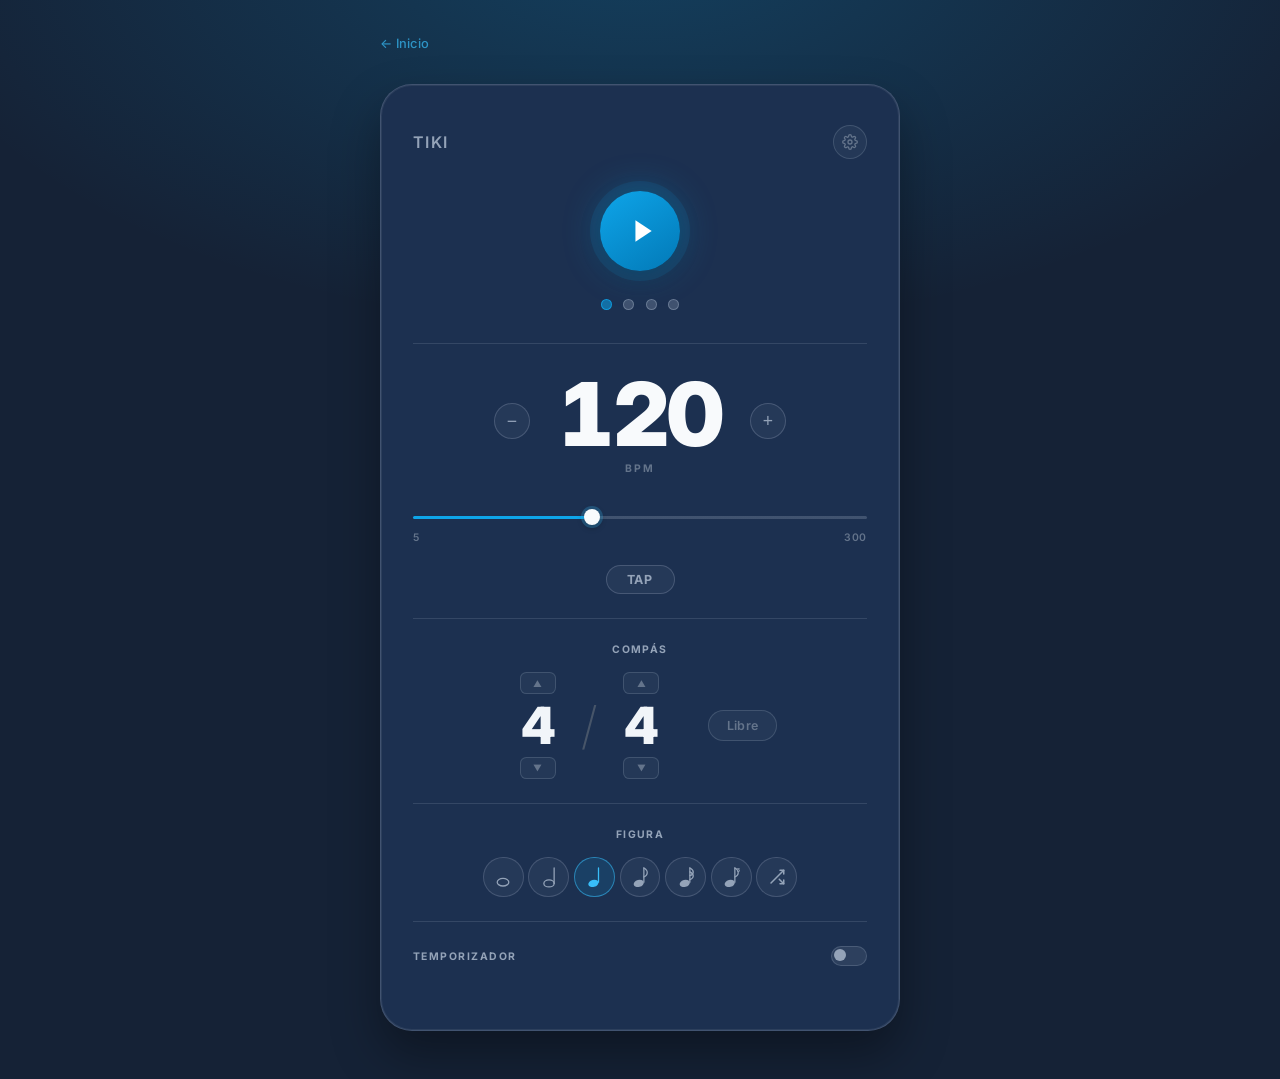
==== commit fbae03e2: "ADD cambios generales." ====
--- a/metronomo/index.html
+++ b/metronomo/index.html
@@ -3,7 +3,7 @@
 <head>
   <meta charset="UTF-8" />
   <meta name="viewport" content="width=device-width, initial-scale=1.0" />
-  <title>Metrónomo &mdash; migueguay</title>
+  <title>Tiki &mdash; migueguay</title>
   <link rel="preconnect" href="https://fonts.googleapis.com">
   <link rel="preconnect" href="https://fonts.gstatic.com" crossorigin>
   <link href="https://fonts.googleapis.com/css2?family=Inter:wght@400;500;600;700;800;900&display=swap" rel="stylesheet">
@@ -605,7 +605,7 @@
   <div class="nav"><a href="/">&#8592; Inicio</a></div>
   <div class="card">
     <div class="card-top">
-      <h1>Metrónomo</h1>
+      <h1>Tiki</h1>
       <button class="gear-btn" id="gear-btn" title="Ajustes">
         <svg class="icon-gear" width="16" height="16" viewBox="0 0 24 24" fill="none" stroke="currentColor" stroke-width="2" stroke-linecap="round" stroke-linejoin="round">
           <circle cx="12" cy="12" r="3"/>
@@ -910,10 +910,23 @@
     }
 
     function setBPM(v) {
+      const oldBpm = bpm;
       bpm = Math.min(300, Math.max(5, Math.round(v)));
       bpmDisplay.textContent = bpm;
       bpmSlider.value = bpm;
       updateSliderGradient();
+
+      if (timerID && audioCtx) {
+        const oldBeatDur = (60.0 / oldBpm) * (4 / denominator);
+        const newBeatDur = (60.0 / bpm)    * (4 / denominator);
+        // Preserve phase: find how far into the current beat we are and scale to new tempo
+        const now       = audioCtx.currentTime;
+        const beatStart = nextBeatTime - oldBeatDur;
+        const phase     = Math.min(1, Math.max(0, (now - beatStart) / oldBeatDur));
+        nextBeatTime    = now + newBeatDur * (1 - phase);
+        // Update pendulum swing speed immediately
+        pendulum.style.transition = 'transform ' + (newBeatDur * 0.85).toFixed(3) + 's ease-in-out';
+      }
     }
 
     function initAudio() {
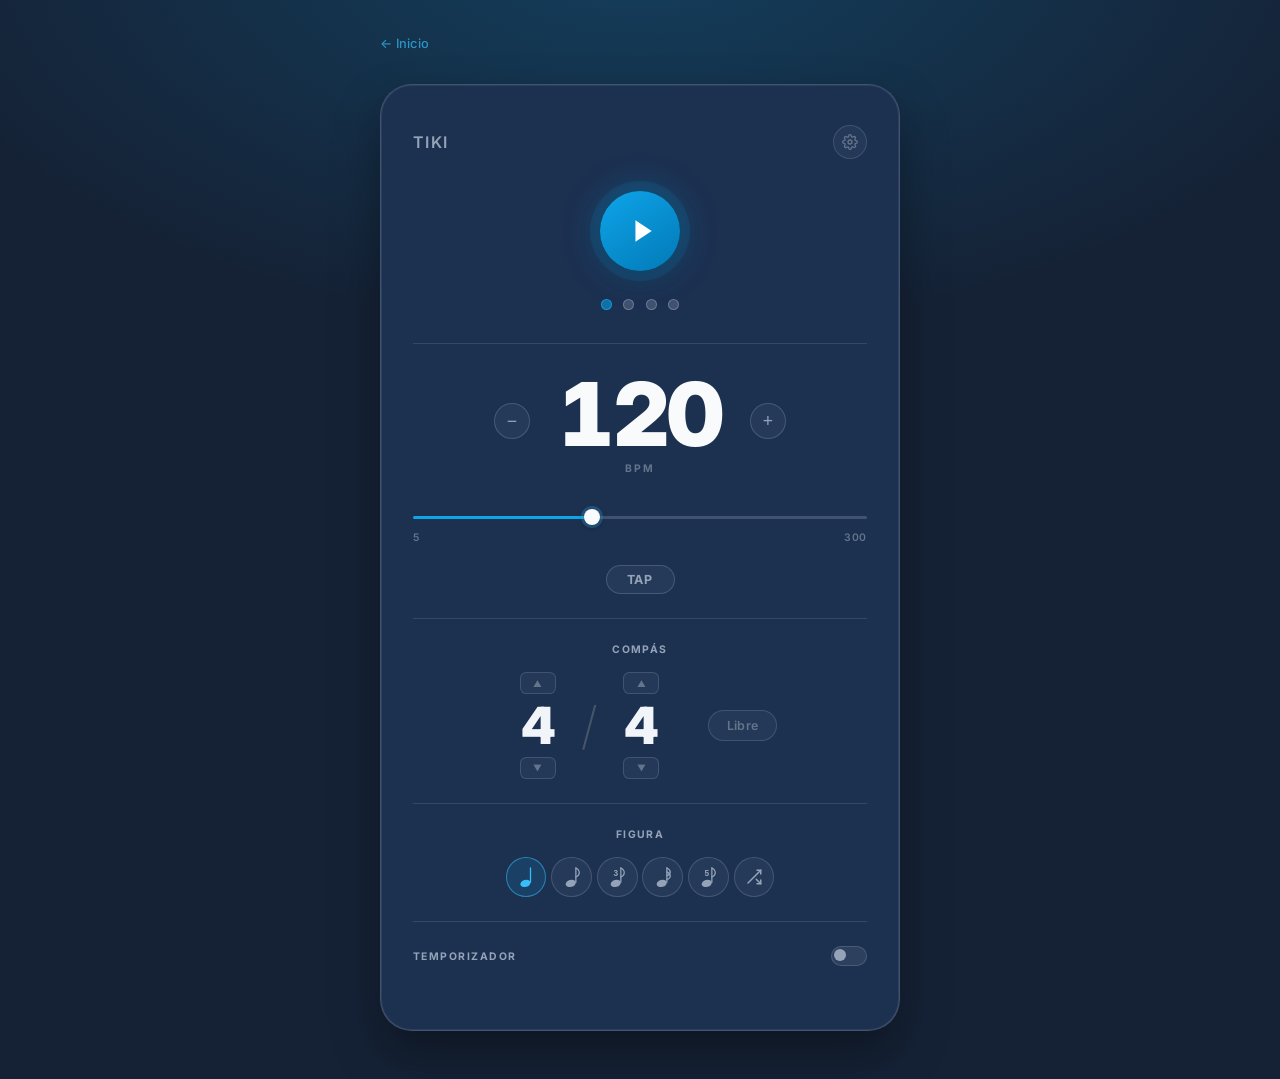
==== commit df0d91f1: "CHANGE figuras ritmicas de la app metronomo." ====
--- a/metronomo/index.html
+++ b/metronomo/index.html
@@ -7,599 +7,7 @@
   <link rel="preconnect" href="https://fonts.googleapis.com">
   <link rel="preconnect" href="https://fonts.gstatic.com" crossorigin>
   <link href="https://fonts.googleapis.com/css2?family=Inter:wght@400;500;600;700;800;900&display=swap" rel="stylesheet">
-  <style>
-    *, *::before, *::after { box-sizing: border-box; margin: 0; padding: 0; }
-
-    body {
-      font-family: 'Inter', 'Segoe UI', system-ui, sans-serif;
-      background: #152236;
-      color: #e2e8f0;
-      min-height: 100vh;
-      display: flex;
-      flex-direction: column;
-      align-items: center;
-      padding: 2rem 1rem 3rem;
-      background-image:
-        radial-gradient(ellipse 90% 55% at 50% -5%, rgba(14,165,233,0.22) 0%, transparent 65%);
-    }
-
-    /* ── Nav ── */
-    .nav { width: 100%; max-width: 520px; margin-bottom: 2rem; }
-    .nav a {
-      color: #38bdf8; text-decoration: none; font-size: 0.8rem; font-weight: 500;
-      display: inline-flex; align-items: center; gap: 0.35rem;
-      letter-spacing: 0.02em; opacity: 0.7; transition: opacity 0.2s;
-    }
-    .nav a:hover { opacity: 1; }
-
-    /* ── Card ── */
-    .card {
-      background: #1c3050;
-      border: 1px solid rgba(148, 163, 184, 0.3);
-      border-radius: 2rem;
-      padding: 2.5rem 2rem;
-      width: 100%; max-width: 520px;
-      display: flex; flex-direction: column; align-items: center; gap: 0;
-      box-shadow:
-        0 0 0 1px rgba(255,255,255,0.07) inset,
-        0 24px 48px rgba(0,0,0,0.35);
-    }
-
-    /* ── Section divider ── */
-    .section {
-      width: 100%;
-      padding: 1.5rem 0;
-      border-top: 1px solid rgba(148,163,184,0.2);
-    }
-    .section:first-child { border-top: none; padding-top: 0; }
-    .section-label {
-      font-size: 0.65rem; font-weight: 700; text-transform: uppercase;
-      letter-spacing: 0.14em; color: #94a3b8;
-      margin-bottom: 1rem; text-align: center;
-    }
-
-    /* ── Title ── */
-    h1 {
-      font-size: 1rem; font-weight: 600; color: #94a3b8;
-      letter-spacing: 0.08em; text-transform: uppercase;
-      text-align: center; margin-bottom: 1.5rem;
-    }
-
-    /* ── Pendulum ── */
-    .pendulum-wrap {
-      width: 100%; height: 96px;
-      position: relative; display: flex;
-      align-items: center; justify-content: center;
-    }
-    .pendulum-line {
-      display: none;
-      position: absolute; top: 0;
-      width: 2px; height: 66px;
-      background: linear-gradient(to bottom, rgba(148,163,184,0.3), rgba(148,163,184,0.7));
-      transform-origin: top center; border-radius: 1px;
-    }
-
-    /* ── Play button (shown when stopped) ── */
-    .play-btn {
-      width: 80px; height: 80px; border-radius: 50%;
-      background: linear-gradient(145deg, #0ea5e9 0%, #0279b7 100%);
-      border: none; color: #fff; cursor: pointer;
-      display: flex; align-items: center; justify-content: center;
-      box-shadow:
-        0 0 0 10px rgba(14,165,233,0.10),
-        0 0 36px rgba(14,165,233,0.38),
-        0 4px 20px rgba(0,0,0,0.32);
-      transition: transform 0.2s, box-shadow 0.2s, background 0.2s;
-      flex-shrink: 0;
-    }
-    .play-btn svg { margin-left: 5px; }
-    .play-btn:hover {
-      transform: scale(1.08);
-      box-shadow:
-        0 0 0 14px rgba(14,165,233,0.13),
-        0 0 44px rgba(56,189,248,0.48),
-        0 4px 20px rgba(0,0,0,0.32);
-      background: linear-gradient(145deg, #38bdf8 0%, #0ea5e9 100%);
-    }
-    .play-btn:active { transform: scale(0.95); }
-
-    /* running state: hide play-btn, show pendulum */
-    .pendulum-wrap.is-running { cursor: pointer; }
-    .pendulum-wrap.is-running .play-btn { display: none; }
-    .pendulum-wrap.is-running .pendulum-line { display: block; }
-
-    /* pause overlay: always visible, translucent, large */
-    .pendulum-wrap.is-running::after {
-      content: '';
-      position: absolute;
-      top: 50%; left: 50%;
-      transform: translate(-50%, -50%);
-      width: 68px; height: 68px;
-      border-radius: 50%;
-      background:
-        url("data:image/svg+xml,%3Csvg xmlns='http://www.w3.org/2000/svg' width='32' height='32' viewBox='0 0 24 24'%3E%3Crect x='5' y='3' width='4' height='18' rx='1.5' fill='%23e2e8f0'/%3E%3Crect x='15' y='3' width='4' height='18' rx='1.5' fill='%23e2e8f0'/%3E%3C/svg%3E")
-        center / 32px 32px no-repeat,
-        radial-gradient(circle, rgba(15,30,55,0.52) 0%, rgba(15,30,55,0.28) 70%, transparent 100%);
-      opacity: 0.45;
-      pointer-events: none;
-      transition: opacity 0.2s;
-    }
-    .pendulum-wrap.is-running:hover::after { opacity: 1; }
-    .pendulum-line::after {
-      content: ''; position: absolute; bottom: -9px; left: 50%;
-      transform: translateX(-50%);
-      width: 18px; height: 18px; border-radius: 50%;
-      background: radial-gradient(circle at 35% 35%, #7dd3fc, #0369a1);
-      box-shadow: 0 0 14px rgba(56,189,248,0.5), 0 0 4px rgba(56,189,248,0.8);
-    }
-
-    /* ── Beat dots ── */
-    .beats { display: flex; gap: 0.7rem; justify-content: center; min-height: 20px; }
-    .beat-dot {
-      width: 11px; height: 11px; border-radius: 50%;
-      background: rgba(148,163,184,0.3);
-      border: 1px solid rgba(148,163,184,0.5);
-      transition: background 0.04s, transform 0.04s, box-shadow 0.04s;
-    }
-    .beat-dot.accent {
-      background: rgba(14,165,233,0.55);
-      border-color: rgba(14,165,233,0.8);
-    }
-    .beat-dot.active {
-      background: #38bdf8;
-      border-color: #38bdf8;
-      transform: scale(1.5);
-      box-shadow: 0 0 8px rgba(56,189,248,0.7);
-    }
-    .beat-dot.accent.active {
-      background: #e879f9;
-      border-color: #e879f9;
-      transform: scale(1.6);
-      box-shadow: 0 0 10px rgba(232,121,249,0.7);
-    }
-
-    /* ── BPM ── */
-    .bpm-wrap { display: flex; flex-direction: column; align-items: center; gap: 0.5rem; width: 100%; }
-    .bpm-row  { display: flex; align-items: center; justify-content: center; gap: 1.25rem; }
-    .bpm-btn {
-      width: 36px; height: 36px; border-radius: 50%;
-      border: 1px solid rgba(148,163,184,0.3);
-      background: rgba(148,163,184,0.08);
-      color: #94a3b8; font-size: 1.1rem;
-      cursor: pointer; display: flex; align-items: center; justify-content: center;
-      transition: all 0.15s; flex-shrink: 0;
-    }
-    .bpm-btn:hover { border-color: #38bdf8; color: #38bdf8; background: rgba(56,189,248,0.08); }
-    .bpm-center { display: flex; flex-direction: column; align-items: center; }
-    .bpm-number {
-      font-size: 5.5rem; font-weight: 900; color: #f8fafc; line-height: 1;
-      min-width: 3ch; text-align: center; cursor: text;
-      font-variant-numeric: tabular-nums; white-space: nowrap;
-      border: 2px solid transparent; border-radius: 0.5rem;
-      padding: 0 0.3rem; transition: border-color 0.2s;
-      letter-spacing: -0.03em;
-    }
-    .bpm-number:focus { outline: none; border-color: rgba(56,189,248,0.4); }
-    .bpm-unit {
-      font-size: 0.65rem; font-weight: 700; text-transform: uppercase;
-      letter-spacing: 0.2em; color: #64748b; margin-top: 0.1rem;
-    }
-
-    /* ── Slider ── */
-    .slider-wrap { width: 100%; }
-    input[type=range] {
-      -webkit-appearance: none; width: 100%; height: 3px;
-      border-radius: 2px; outline: none; cursor: pointer;
-      background: linear-gradient(
-        to right,
-        #0ea5e9 0%, #0ea5e9 var(--pct,30%),
-        rgba(148,163,184,0.3) var(--pct,30%), rgba(148,163,184,0.3) 100%
-      );
-    }
-    input[type=range]::-webkit-slider-thumb {
-      -webkit-appearance: none; width: 16px; height: 16px; border-radius: 50%;
-      background: #f8fafc;
-      box-shadow: 0 0 0 3px rgba(56,189,248,0.25), 0 2px 6px rgba(0,0,0,0.4);
-    }
-    input[type=range]::-webkit-slider-thumb:hover {
-      box-shadow: 0 0 0 4px rgba(56,189,248,0.35), 0 2px 6px rgba(0,0,0,0.4);
-    }
-    .slider-limits {
-      display: flex; justify-content: space-between;
-      font-size: 0.65rem; color: #64748b; margin-top: 0.5rem;
-      font-weight: 600; letter-spacing: 0.05em;
-    }
-
-    /* ── Time signature picker ── */
-    .ts-wrap {
-      display: flex; align-items: center; justify-content: center; gap: 2rem;
-    }
-    .ts-display {
-      display: flex; align-items: center; gap: 0.5rem;
-    }
-    .ts-col {
-      display: flex; flex-direction: column; align-items: center; gap: 0.35rem;
-    }
-    .ts-arrow {
-      width: 36px; height: 22px;
-      border: 1px solid rgba(148,163,184,0.25);
-      background: rgba(148,163,184,0.07);
-      color: #64748b; font-size: 0.55rem;
-      cursor: pointer; border-radius: 0.4rem;
-      display: flex; align-items: center; justify-content: center;
-      transition: all 0.15s; font-family: inherit; user-select: none;
-    }
-    .ts-arrow:hover { color: #38bdf8; border-color: rgba(56,189,248,0.45); background: rgba(56,189,248,0.08); }
-    .ts-arrow:disabled { opacity: 0.25; cursor: default; }
-    .ts-number {
-      font-size: 3.2rem; font-weight: 900; color: #f1f5f9;
-      font-variant-numeric: tabular-nums; line-height: 1;
-      min-width: 2ch; text-align: center; letter-spacing: -0.02em;
-      transition: color 0.2s;
-    }
-    .ts-slash {
-      font-size: 3.2rem; font-weight: 200; color: #475569;
-      line-height: 1; align-self: center; padding: 0 0.1rem;
-    }
-    .ts-libre-btn {
-      padding: 0.45rem 1.1rem; border-radius: 999px;
-      border: 1px solid rgba(148,163,184,0.25);
-      background: rgba(148,163,184,0.07); color: #64748b;
-      font-size: 0.78rem; font-weight: 600; letter-spacing: 0.03em;
-      cursor: pointer; transition: all 0.15s; font-family: inherit;
-    }
-    .ts-libre-btn:hover { border-color: rgba(56,189,248,0.45); color: #94a3b8; }
-    .ts-libre-btn.active {
-      background: rgba(14,165,233,0.15); border-color: rgba(14,165,233,0.5);
-      color: #38bdf8;
-    }
-    .ts-display.libre .ts-number { color: #334155; }
-
-    /* ── Note selector ── */
-    .note-sel {
-      display: flex; flex-wrap: nowrap; gap: 0.3rem;
-      justify-content: center; width: 100%;
-    }
-    .note-btn {
-      display: flex; align-items: center; justify-content: center;
-      padding: 0.45rem 0.65rem;
-      border-radius: 999px;
-      border: 1px solid rgba(148,163,184,0.28);
-      background: rgba(148,163,184,0.08);
-      color: #94a3b8; cursor: pointer;
-      transition: all 0.18s; line-height: 1;
-      font-family: inherit; flex-shrink: 0;
-    }
-    .note-btn:hover {
-      border-color: rgba(56,189,248,0.55);
-      color: #cbd5e1;
-      background: rgba(56,189,248,0.1);
-    }
-    .note-btn.active {
-      border-color: rgba(56,189,248,0.55);
-      background: rgba(14,165,233,0.14);
-      color: #38bdf8;
-    }
-    .note-btn svg { display: block; overflow: visible; flex-shrink: 0; }
-    .note-btn .nname { display: none; }
-    .note-btn .nsub  { display: none; }
-    @keyframes rand-hue {
-      0%   { color: #38bdf8; border-color: rgba(56,189,248,0.55); background: rgba(14,165,233,0.14); }
-      25%  { color: #a78bfa; border-color: rgba(167,139,250,0.55); background: rgba(139,92,246,0.14); }
-      50%  { color: #34d399; border-color: rgba(52,211,153,0.55); background: rgba(16,185,129,0.14); }
-      75%  { color: #fb923c; border-color: rgba(251,146,60,0.55);  background: rgba(249,115,22,0.14); }
-      100% { color: #38bdf8; border-color: rgba(56,189,248,0.55); background: rgba(14,165,233,0.14); }
-    }
-    .note-btn.rand-active {
-      animation: rand-hue 2s infinite linear;
-      border-color: rgba(56,189,248,0.55);
-      background: rgba(14,165,233,0.14);
-      color: #38bdf8;
-    }
-
-    /* ── Tap button (inline in BPM section) ── */
-    .btn-tap {
-      padding: 0.38rem 1.25rem; border-radius: 999px;
-      border: 1px solid rgba(148,163,184,0.3);
-      background: rgba(148,163,184,0.08);
-      color: #94a3b8; font-size: 0.78rem; font-weight: 700;
-      cursor: pointer; transition: all 0.15s; white-space: nowrap;
-      font-family: inherit; letter-spacing: 0.08em;
-    }
-    .btn-tap:hover  { border-color: rgba(56,189,248,0.4); color: #e2e8f0; background: rgba(56,189,248,0.08); }
-    .btn-tap:active { transform: scale(0.94); background: rgba(56,189,248,0.13); }
-
-    /* ── Timer ── */
-    .timer-header {
-      display: flex; align-items: center; justify-content: space-between;
-    }
-    .toggle { position: relative; width: 36px; height: 20px; cursor: pointer; }
-    .toggle input { opacity: 0; width: 0; height: 0; }
-    .toggle-track {
-      position: absolute; inset: 0;
-      background: rgba(148,163,184,0.14);
-      border-radius: 999px; border: 1px solid rgba(148,163,184,0.28);
-      transition: all 0.2s;
-    }
-    .toggle input:checked + .toggle-track {
-      background: rgba(14,165,233,0.2); border-color: rgba(14,165,233,0.5);
-    }
-    .toggle-thumb {
-      position: absolute; top: 3px; left: 3px;
-      width: 12px; height: 12px; border-radius: 50%; background: #94a3b8;
-      transition: transform 0.2s, background 0.2s;
-    }
-    .toggle input:checked ~ .toggle-thumb {
-      transform: translateX(16px); background: #38bdf8;
-    }
-    .timer-body { display: none; flex-direction: column; align-items: center; gap: 1rem; margin-top: 1.25rem; }
-    .timer-body.visible { display: flex; }
-
-    /* Presets */
-    .timer-presets { display: flex; flex-wrap: wrap; justify-content: center; gap: 0.35rem; }
-    .preset-btn {
-      padding: 0.25rem 0.7rem; border-radius: 999px;
-      border: 1px solid rgba(148,163,184,0.28);
-      background: rgba(148,163,184,0.07); color: #94a3b8;
-      font-size: 0.72rem; font-weight: 600; letter-spacing: 0.03em;
-      cursor: pointer; transition: all 0.15s; font-family: inherit;
-    }
-    .preset-btn:hover { border-color: rgba(56,189,248,0.35); color: #94a3b8; }
-    .preset-btn:disabled { opacity: 0.3; cursor: default; }
-
-    /* Spin fields */
-    .timer-fields { display: flex; align-items: center; gap: 0.25rem; }
-    .timer-field  { display: flex; flex-direction: column; align-items: center; gap: 0.4rem; }
-    .timer-field label {
-      font-size: 0.6rem; font-weight: 700; text-transform: uppercase;
-      letter-spacing: 0.1em; color: #64748b;
-    }
-    .field-spin { display: flex; flex-direction: column; align-items: center; }
-    .spin-btn {
-      width: 42px; height: 20px;
-      border: 1px solid rgba(148,163,184,0.28); background: rgba(148,163,184,0.07);
-      color: #64748b; font-size: 0.65rem; cursor: pointer;
-      display: flex; align-items: center; justify-content: center;
-      transition: all 0.12s; user-select: none; font-family: inherit;
-    }
-    .spin-btn:first-child { border-radius: 0.4rem 0.4rem 0 0; }
-    .spin-btn:last-child  { border-radius: 0 0 0.4rem 0.4rem; }
-    .spin-btn:hover { color: #38bdf8; border-color: rgba(56,189,248,0.3); background: rgba(56,189,248,0.06); }
-    .spin-btn:disabled { opacity: 0.25; cursor: default; }
-    .field-val {
-      width: 42px; text-align: center;
-      background: rgba(148,163,184,0.1);
-      border: 1px solid rgba(148,163,184,0.28);
-      border-top: none; border-bottom: none;
-      color: #f1f5f9; font-size: 1.8rem; font-weight: 800;
-      font-variant-numeric: tabular-nums; line-height: 1;
-      padding: 0.15rem 0; outline: none; cursor: text;
-      -moz-appearance: textfield; font-family: inherit;
-    }
-    .field-val::-webkit-inner-spin-button { -webkit-appearance: none; }
-    .field-val:focus { color: #38bdf8; background: rgba(56,189,248,0.05); }
-    .field-val:disabled { color: #64748b; cursor: default; }
-    .timer-sep {
-      font-size: 1.8rem; font-weight: 300; color: #475569;
-      margin-bottom: 1.6rem; align-self: center;
-    }
-    .timer-countdown {
-      font-size: 2.6rem; font-weight: 800; color: #f1f5f9;
-      font-variant-numeric: tabular-nums; letter-spacing: 0.02em;
-      text-align: center; line-height: 1; font-family: inherit;
-    }
-    .timer-countdown.warning { color: #f59e0b; }
-    .timer-countdown.urgent  { color: #ef4444; }
-
-    @keyframes shimmer {
-      0%   { transform: translateX(-100%); }
-      100% { transform: translateX(400%); }
-    }
-    @keyframes pulse-glow {
-      0%, 100% { opacity: 1; }
-      50%       { opacity: 0.55; }
-    }
-    .timer-progress {
-      width: 100%; height: 4px;
-      background: rgba(148,163,184,0.2);
-      border-radius: 999px; overflow: hidden;
-    }
-    .timer-progress-bar {
-      position: relative; height: 100%; width: 100%;
-      border-radius: 999px;
-      background: linear-gradient(90deg, #0369a1, #38bdf8, #bae6fd);
-      box-shadow: 0 0 8px rgba(56,189,248,0.6);
-      transition: width 0.9s linear, background 0.4s, box-shadow 0.4s;
-      overflow: hidden;
-    }
-    .timer-progress-bar::after {
-      content: ''; position: absolute; top: 0; left: 0;
-      width: 25%; height: 100%;
-      background: linear-gradient(90deg, transparent, rgba(255,255,255,0.5), transparent);
-      animation: shimmer 2.5s infinite linear; border-radius: 999px;
-    }
-    .timer-progress-bar.warning {
-      background: linear-gradient(90deg, #78350f, #f59e0b, #fde68a);
-      box-shadow: 0 0 8px rgba(245,158,11,0.6);
-    }
-    .timer-progress-bar.urgent {
-      background: linear-gradient(90deg, #7f1d1d, #ef4444, #fca5a5);
-      box-shadow: 0 0 10px rgba(239,68,68,0.7);
-      animation: pulse-glow 0.8s infinite ease-in-out;
-    }
-    .timer-progress-bar.urgent::after { animation: none; }
-
-    /* ── Gear button ── */
-    .card-top {
-      width: 100%; display: flex; align-items: center;
-      justify-content: space-between; margin-bottom: 1.5rem;
-    }
-    .card-top h1 { margin-bottom: 0; }
-    .gear-btn {
-      width: 34px; height: 34px; border-radius: 50%;
-      border: 1px solid rgba(148,163,184,0.25);
-      background: rgba(148,163,184,0.07);
-      color: #64748b; cursor: pointer; flex-shrink: 0;
-      display: flex; align-items: center; justify-content: center;
-      transition: all 0.18s; padding: 0; position: relative;
-    }
-    .gear-btn:hover { color: #94a3b8; border-color: rgba(56,189,248,0.4); background: rgba(56,189,248,0.08); }
-    .gear-btn.in-settings { color: #38bdf8; border-color: rgba(56,189,248,0.5); background: rgba(56,189,248,0.12); }
-    /* swap icons */
-    .gear-btn .icon-gear, .gear-btn .icon-back { transition: opacity 0.15s; position: absolute; }
-    .gear-btn .icon-back  { opacity: 0; }
-    .gear-btn.in-settings .icon-gear { opacity: 0; }
-    .gear-btn.in-settings .icon-back { opacity: 1; }
-
-    /* ── Views ── */
-    @keyframes viewEnter {
-      from { opacity: 0; transform: translateY(6px); }
-      to   { opacity: 1; transform: none; }
-    }
-    #metro-view, #settings-view { width: 100%; }
-    #settings-view { display: none; animation: viewEnter 0.22s ease both; }
-    #settings-view.visible { display: block; }
-    #metro-view.hidden { display: none; }
-
-    /* ── Settings content ── */
-    .settings-section {
-      padding: 1.25rem 0;
-      border-top: 1px solid rgba(148,163,184,0.2);
-    }
-    .settings-section:first-child { border-top: none; padding-top: 0; }
-    .settings-section-label {
-      font-size: 0.62rem; font-weight: 700; text-transform: uppercase;
-      letter-spacing: 0.14em; color: #64748b; margin-bottom: 0.85rem;
-      text-align: center;
-    }
-    /* ── Sound picker (selected + dropdown) ── */
-    .sound-picker { position: relative; }
-    .sound-picker-btn {
-      width: 100%; display: flex; align-items: center; gap: 0.75rem;
-      padding: 0.7rem 0.9rem; border-radius: 0.9rem;
-      border: 1px solid rgba(56,189,248,0.45); background: rgba(14,165,233,0.1);
-      color: #38bdf8; font-family: inherit; cursor: pointer; transition: all 0.17s;
-    }
-    .sound-picker-btn:hover { background: rgba(14,165,233,0.17); border-color: rgba(56,189,248,0.65); }
-    .sound-picker-icon { font-size: 1.3rem; line-height: 1; }
-    .sound-picker-label { flex: 1; text-align: left; font-size: 0.88rem; font-weight: 600; }
-    .sound-picker-chevron {
-      width: 1rem; height: 1rem; flex-shrink: 0; transition: transform 0.22s; color: #38bdf8;
-    }
-    .sound-picker.open .sound-picker-chevron { transform: rotate(180deg); }
-    .sound-dropdown {
-      display: none; position: absolute; top: calc(100% + 0.4rem); left: 0; right: 0;
-      background: #1c3050; border: 1px solid rgba(56,189,248,0.25);
-      border-radius: 0.9rem; padding: 0.5rem;
-      box-shadow: 0 8px 24px rgba(0,0,0,0.4);
-      flex-wrap: wrap; gap: 0.28rem; z-index: 200;
-    }
-    .sound-picker.open .sound-dropdown { display: flex; }
-    .sound-dropdown-item {
-      flex: 1 1 3.6rem; min-width: 3.6rem;
-      padding: 0.48rem 0.2rem; border-radius: 0.65rem;
-      border: 1px solid rgba(148,163,184,0.15); background: rgba(148,163,184,0.05);
-      color: #64748b; font-family: inherit; cursor: pointer; transition: all 0.15s;
-      display: flex; flex-direction: column; align-items: center; gap: 0.2rem;
-    }
-    .sound-dropdown-item:hover { border-color: rgba(56,189,248,0.35); color: #94a3b8; background: rgba(56,189,248,0.07); }
-    .sound-dropdown-item.active { border-color: rgba(56,189,248,0.55); background: rgba(14,165,233,0.13); color: #38bdf8; }
-    .sound-dropdown-icon { font-size: 1rem; line-height: 1; }
-    .sound-dropdown-name { font-size: 0.58rem; font-weight: 600; letter-spacing: 0.02em; }
-    html.light .sound-picker-btn { border-color: rgba(2,132,199,0.5); background: rgba(2,132,199,0.1); color: #0284c7; }
-    html.light .sound-picker-btn:hover { background: rgba(2,132,199,0.18); }
-    html.light .sound-picker-chevron { color: #0284c7; }
-    html.light .sound-dropdown { background: #f0f6ff; border-color: rgba(2,132,199,0.2); }
-    html.light .sound-dropdown-item { color: #94a3b8; border-color: rgba(100,116,139,0.15); }
-    html.light .sound-dropdown-item:hover { color: #64748b; border-color: rgba(2,132,199,0.35); }
-    html.light .sound-dropdown-item.active { color: #0284c7; border-color: rgba(2,132,199,0.55); background: rgba(2,132,199,0.12); }
-
-    /* ── Theme row in settings ── */
-    .theme-row {
-      display: flex; align-items: center; justify-content: space-between;
-    }
-    .theme-row-label {
-      display: flex; align-items: center; gap: 0.55rem;
-      font-size: 0.85rem; font-weight: 500; color: #94a3b8;
-    }
-    .theme-row-label .theme-icon { font-size: 1rem; line-height: 1; }
-
-    /* ── Light mode overrides ── */
-    html.light body {
-      background: #dbeafe; color: #1e293b;
-      background-image: radial-gradient(ellipse 90% 55% at 50% -5%, rgba(14,165,233,0.13) 0%, transparent 65%);
-    }
-    html.light .nav a { color: #0284c7; }
-    html.light .card {
-      background: #f8fafc;
-      border-color: rgba(100,116,139,0.2);
-      box-shadow: 0 0 0 1px rgba(0,0,0,0.04) inset, 0 24px 48px rgba(0,0,0,0.1);
-    }
-    html.light .section { border-top-color: rgba(100,116,139,0.15); }
-    html.light .section-label { color: #64748b; }
-    html.light h1 { color: #64748b; }
-    html.light .bpm-number { color: #0f172a; }
-    html.light .bpm-unit { color: #94a3b8; }
-    html.light .bpm-btn { color: #64748b; border-color: rgba(100,116,139,0.3); background: rgba(100,116,139,0.08); }
-    html.light .bpm-btn:hover { color: #0284c7; border-color: rgba(2,132,199,0.5); background: rgba(2,132,199,0.08); }
-    html.light input[type=range] {
-      background: linear-gradient(to right, #0ea5e9 0%, #0ea5e9 var(--pct,30%), rgba(100,116,139,0.25) var(--pct,30%), rgba(100,116,139,0.25) 100%);
-    }
-    html.light .slider-limits { color: #94a3b8; }
-    html.light .ts-number { color: #1e293b; }
-    html.light .ts-slash { color: #94a3b8; }
-    html.light .ts-arrow { color: #94a3b8; border-color: rgba(100,116,139,0.25); background: rgba(100,116,139,0.07); }
-    html.light .ts-arrow:hover { color: #0284c7; border-color: rgba(2,132,199,0.45); background: rgba(2,132,199,0.08); }
-    html.light .ts-libre-btn { color: #94a3b8; border-color: rgba(100,116,139,0.25); background: rgba(100,116,139,0.07); }
-    html.light .note-btn { color: #64748b; border-color: rgba(100,116,139,0.28); background: rgba(100,116,139,0.06); }
-    html.light .note-btn:hover { color: #334155; border-color: rgba(2,132,199,0.45); background: rgba(2,132,199,0.08); }
-    html.light .note-btn.active { color: #0284c7; border-color: rgba(2,132,199,0.55); background: rgba(2,132,199,0.14); }
-    html.light .beat-dot { background: rgba(100,116,139,0.22); border-color: rgba(100,116,139,0.42); }
-    html.light .beat-dot.accent { background: rgba(2,132,199,0.4); border-color: rgba(2,132,199,0.7); }
-    html.light .pendulum-line { background: linear-gradient(to bottom, rgba(100,116,139,0.3), rgba(100,116,139,0.65)); }
-    html.light .gear-btn { color: #94a3b8; border-color: rgba(100,116,139,0.25); background: rgba(100,116,139,0.07); }
-    html.light .gear-btn:hover { color: #64748b; border-color: rgba(2,132,199,0.4); background: rgba(2,132,199,0.08); }
-    html.light .gear-btn.in-settings { color: #0284c7; border-color: rgba(2,132,199,0.5); background: rgba(2,132,199,0.12); }
-    html.light .settings-section { border-top-color: rgba(100,116,139,0.15); }
-    html.light .settings-section-label { color: #94a3b8; }
-    html.light .theme-row-label { color: #64748b; }
-    html.light .sound-opt { color: #94a3b8; border-color: rgba(100,116,139,0.2); background: rgba(100,116,139,0.05); }
-    html.light .sound-opt:hover { color: #64748b; border-color: rgba(2,132,199,0.35); background: rgba(2,132,199,0.06); }
-    html.light .sound-opt.active { color: #0284c7; border-color: rgba(2,132,199,0.55); background: rgba(2,132,199,0.12); }
-    html.light .toggle-track { background: rgba(100,116,139,0.14); border-color: rgba(100,116,139,0.28); }
-    html.light .timer-sep { color: #94a3b8; }
-    html.light .field-val { color: #1e293b; background: rgba(100,116,139,0.1); border-color: rgba(100,116,139,0.28); }
-    html.light .field-val:focus { color: #0284c7; }
-    html.light .spin-btn { color: #94a3b8; border-color: rgba(100,116,139,0.28); background: rgba(100,116,139,0.07); }
-    html.light .spin-btn:hover { color: #0284c7; border-color: rgba(2,132,199,0.3); background: rgba(2,132,199,0.06); }
-    html.light .preset-btn { color: #64748b; border-color: rgba(100,116,139,0.28); background: rgba(100,116,139,0.07); }
-    html.light .timer-countdown { color: #1e293b; }
-    html.light .timer-countdown.warning { color: #b45309; }
-    html.light .timer-countdown.urgent  { color: #dc2626; }
-    html.light .timer-progress { background: rgba(100,116,139,0.15); }
-    html.light .card-top h1 { color: #64748b; }
-
-    /* ── Page transitions ── */
-    @keyframes pageEnter {
-      from { opacity: 0; transform: scale(0.97) translateY(8px); filter: blur(3px); }
-      to   { opacity: 1; transform: scale(1)    translateY(0);   filter: blur(0);   }
-    }
-    @keyframes pageExit {
-      from { opacity: 1; transform: scale(1);    filter: blur(0);   }
-      to   { opacity: 0; transform: scale(0.98); filter: blur(3px); }
-    }
-    /* Start invisible; JS adds .page-loaded after first paint to trigger enter */
-    body {
-      opacity: 0;
-    }
-    body.page-loaded {
-      animation: pageEnter 0.45s cubic-bezier(0.22, 1, 0.36, 1) both;
-    }
-    body.page-exit {
-      animation: pageExit 0.32s ease-out both;
-      pointer-events: none;
-    }
-  </style>
+  <link rel="stylesheet" href="css/styles.css" />
 </head>
 <body>
   <div class="nav"><a href="/">&#8592; Inicio</a></div>
@@ -616,6 +24,8 @@
         </svg>
       </button>
     </div>
+
+    <!-- ── Vista de ajustes ── -->
     <div id="settings-view">
       <div class="settings-section">
         <div class="settings-section-label">Sonido del metrónomo</div>
@@ -643,955 +53,186 @@
         </div>
       </div>
     </div>
+
+    <!-- ── Vista principal del metrónomo ── -->
     <div id="metro-view">
-    <div class="section" style="padding-top:0; border-top:none;">
-      <div class="pendulum-wrap" id="pendulum-wrap">
-        <button class="play-btn" id="btn-start" title="Iniciar">
-          <svg width="26" height="26" viewBox="0 0 24 24" fill="currentColor"><polygon points="5,2 20,12 5,22"/></svg>
-        </button>
-        <div class="pendulum-line" id="pendulum"></div>
-      </div>
-      <div class="beats" id="beats" style="margin-top:1.25rem;"></div>
-    </div>
-
-    <div class="section">
-      <div class="bpm-wrap">
-        <div class="bpm-row">
-          <button class="bpm-btn" id="btn-minus">&#8722;</button>
-          <div class="bpm-center">
-            <div class="bpm-number" id="bpm-display" contenteditable="true" spellcheck="false">120</div>
-            <div class="bpm-unit">BPM</div>
-          </div>
-          <button class="bpm-btn" id="btn-plus">+</button>
-        </div>
-        <div class="slider-wrap" style="margin-top:1.25rem;">
-          <input type="range" id="bpm-slider" min="5" max="300" value="120" />
-          <div class="slider-limits"><span>5</span><span>300</span></div>
-        </div>
-        <div style="margin-top:0.85rem; display:flex; justify-content:center;">
-          <button class="btn-tap" id="btn-tap">TAP</button>
-        </div>
-      </div>
-    </div>
-
-    <div class="section">
-      <div class="section-label">Compás</div>
-      <div class="ts-wrap">
-        <div class="ts-display" id="ts-display">
-          <div class="ts-col">
-            <button class="ts-arrow" id="num-up">&#9650;</button>
-            <span class="ts-number" id="ts-num">4</span>
-            <button class="ts-arrow" id="num-down">&#9660;</button>
-          </div>
-          <div class="ts-slash">/</div>
-          <div class="ts-col">
-            <button class="ts-arrow" id="den-up">&#9650;</button>
-            <span class="ts-number" id="ts-den">4</span>
-            <button class="ts-arrow" id="den-down">&#9660;</button>
-          </div>
-        </div>
-        <button class="ts-libre-btn" id="ts-libre">Libre</button>
-      </div>
-    </div>
-
-    <div class="section">
-      <div class="section-label">Figura</div>
-      <div class="note-sel" id="note-sel">
-
-        <button class="note-btn" data-sub="0.25">
-          <svg width="18" height="24" viewBox="0 0 28 36">
-            <ellipse cx="14" cy="26" rx="9" ry="6" fill="none" stroke="currentColor" stroke-width="2"/>
-          </svg>
-          <span class="nname">Redonda</span>
-          <span class="nsub">cada 4 tiempos</span>
-        </button>
-
-        <button class="note-btn" data-sub="0.5">
-          <svg width="18" height="24" viewBox="0 0 28 36">
-            <ellipse cx="14" cy="28" rx="8" ry="5.5" fill="none" stroke="currentColor" stroke-width="2"/>
-            <line x1="22" y1="28" x2="22" y2="4" stroke="currentColor" stroke-width="2" stroke-linecap="round"/>
-          </svg>
-          <span class="nname">Blanca</span>
-          <span class="nsub">cada 2 tiempos</span>
-        </button>
-
-        <button class="note-btn active" data-sub="1">
-          <svg width="18" height="24" viewBox="0 0 28 36">
-            <ellipse cx="13" cy="28" rx="8" ry="5.5" fill="currentColor" transform="rotate(-15 13 28)"/>
-            <line x1="21" y1="26" x2="21" y2="4" stroke="currentColor" stroke-width="2" stroke-linecap="round"/>
-          </svg>
-          <span class="nname">Negra</span>
-          <span class="nsub">1 tiempo</span>
-        </button>
-
-        <button class="note-btn" data-sub="2">
-          <svg width="18" height="24" viewBox="0 0 28 36">
-            <ellipse cx="12" cy="28" rx="8" ry="5.5" fill="currentColor" transform="rotate(-15 12 28)"/>
-            <line x1="20" y1="26" x2="20" y2="4" stroke="currentColor" stroke-width="2" stroke-linecap="round"/>
-            <path d="M20 4 C28 8, 26 16, 20 18" fill="none" stroke="currentColor" stroke-width="2" stroke-linecap="round"/>
-          </svg>
-          <span class="nname">Corchea</span>
-          <span class="nsub">÷ 2</span>
-        </button>
-
-        <button class="note-btn" data-sub="4">
-          <svg width="18" height="24" viewBox="0 0 28 36">
-            <ellipse cx="12" cy="28" rx="8" ry="5.5" fill="currentColor" transform="rotate(-15 12 28)"/>
-            <line x1="20" y1="26" x2="20" y2="4" stroke="currentColor" stroke-width="2" stroke-linecap="round"/>
-            <path d="M20 4 C28 8, 26 14, 20 16" fill="none" stroke="currentColor" stroke-width="2" stroke-linecap="round"/>
-            <path d="M20 10 C28 14, 26 20, 20 22" fill="none" stroke="currentColor" stroke-width="2" stroke-linecap="round"/>
-          </svg>
-          <span class="nname">Semicorchea</span>
-          <span class="nsub">÷ 4</span>
-        </button>
-
-        <button class="note-btn" data-sub="3">
-          <svg width="18" height="24" viewBox="0 0 28 36">
-            <ellipse cx="12" cy="28" rx="8" ry="5.5" fill="currentColor" transform="rotate(-15 12 28)"/>
-            <line x1="20" y1="26" x2="20" y2="4" stroke="currentColor" stroke-width="2" stroke-linecap="round"/>
-            <path d="M20 4 C28 8, 26 16, 20 18" fill="none" stroke="currentColor" stroke-width="2" stroke-linecap="round"/>
-            <text x="23" y="10" font-size="9" font-weight="bold" fill="currentColor" font-family="sans-serif">3</text>
-          </svg>
-          <span class="nname">Tresillo</span>
-          <span class="nsub">÷ 3</span>
-        </button>
-
-        <button class="note-btn" id="btn-random" data-sub="random">
-          <svg width="18" height="18" viewBox="0 0 24 24" fill="none" stroke="currentColor" stroke-width="2" stroke-linecap="round" stroke-linejoin="round">
-            <polyline points="16 3 21 3 21 8"/>
-            <line x1="4" y1="20" x2="21" y2="3"/>
-            <polyline points="21 16 21 21 16 21"/>
-            <line x1="15" y1="15" x2="21" y2="21"/>
-          </svg>
-          <span class="nname">Random</span>
-          <span class="nsub">aleatorio</span>
-        </button>
-
-      </div>
-    </div>
-
-    <div class="section">
-      <div class="timer-header">
-        <div class="section-label" style="margin-bottom:0;">Temporizador</div>
-        <label class="toggle">
-          <input type="checkbox" id="timer-toggle" />
-          <span class="toggle-track"></span>
-          <span class="toggle-thumb"></span>
-        </label>
-      </div>
-      <div class="timer-body" id="timer-body">
-        <div class="timer-presets">
-          <button class="preset-btn" data-s="300">5 min</button>
-          <button class="preset-btn" data-s="600">10 min</button>
-          <button class="preset-btn" data-s="900">15 min</button>
-          <button class="preset-btn" data-s="1800">30 min</button>
-          <button class="preset-btn" data-s="3600">1 h</button>
-          <button class="preset-btn" data-s="5400">1 h 30</button>
-          <button class="preset-btn" data-s="7200">2 h</button>
-        </div>
-        <div class="timer-fields">
-          <div class="timer-field">
-            <div class="field-spin">
-              <button class="spin-btn" data-field="hr" data-dir="1">&#9650;</button>
-              <input class="field-val" id="timer-hr" type="number" value="0" min="0" max="23" />
-              <button class="spin-btn" data-field="hr" data-dir="-1">&#9660;</button>
-            </div>
-            <label>h</label>
-          </div>
-          <span class="timer-sep">:</span>
-          <div class="timer-field">
-            <div class="field-spin">
-              <button class="spin-btn" data-field="min" data-dir="1">&#9650;</button>
-              <input class="field-val" id="timer-min" type="number" value="5" min="0" max="59" />
-              <button class="spin-btn" data-field="min" data-dir="-1">&#9660;</button>
-            </div>
-            <label>min</label>
-          </div>
-          <span class="timer-sep">:</span>
-          <div class="timer-field">
-            <div class="field-spin">
-              <button class="spin-btn" data-field="sec" data-dir="1">&#9650;</button>
-              <input class="field-val" id="timer-sec" type="number" value="0" min="0" max="59" />
-              <button class="spin-btn" data-field="sec" data-dir="-1">&#9660;</button>
-            </div>
-            <label>seg</label>
-          </div>
-        </div>
-        <div class="timer-countdown" id="timer-countdown">00:05:00</div>
-        <div class="timer-progress"><div class="timer-progress-bar" id="timer-bar"></div></div>
-      </div>
-    </div>
+
+      <div class="section" style="padding-top:0; border-top:none;">
+        <div class="pendulum-wrap" id="pendulum-wrap">
+          <button class="play-btn" id="btn-start" title="Iniciar">
+            <svg width="26" height="26" viewBox="0 0 24 24" fill="currentColor"><polygon points="5,2 20,12 5,22"/></svg>
+          </button>
+          <div class="pendulum-line" id="pendulum"></div>
+        </div>
+        <div class="beats" id="beats" style="margin-top:1.25rem;"></div>
+      </div>
+
+      <div class="section">
+        <div class="bpm-wrap">
+          <div class="bpm-row">
+            <button class="bpm-btn" id="btn-minus">&#8722;</button>
+            <div class="bpm-center">
+              <div class="bpm-number" id="bpm-display" contenteditable="true" spellcheck="false">120</div>
+              <div class="bpm-unit">BPM</div>
+            </div>
+            <button class="bpm-btn" id="btn-plus">+</button>
+          </div>
+          <div class="slider-wrap" style="margin-top:1.25rem;">
+            <input type="range" id="bpm-slider" min="5" max="300" value="120" />
+            <div class="slider-limits"><span>5</span><span>300</span></div>
+          </div>
+          <div style="margin-top:0.85rem; display:flex; justify-content:center;">
+            <button class="btn-tap" id="btn-tap">TAP</button>
+          </div>
+        </div>
+      </div>
+
+      <div class="section">
+        <div class="section-label">Compás</div>
+        <div class="ts-wrap">
+          <div class="ts-display" id="ts-display">
+            <div class="ts-col">
+              <button class="ts-arrow" id="num-up">&#9650;</button>
+              <span class="ts-number" id="ts-num">4</span>
+              <button class="ts-arrow" id="num-down">&#9660;</button>
+            </div>
+            <div class="ts-slash">/</div>
+            <div class="ts-col">
+              <button class="ts-arrow" id="den-up">&#9650;</button>
+              <span class="ts-number" id="ts-den">4</span>
+              <button class="ts-arrow" id="den-down">&#9660;</button>
+            </div>
+          </div>
+          <button class="ts-libre-btn" id="ts-libre">Libre</button>
+        </div>
+      </div>
+
+      <div class="section">
+        <div class="section-label">Figura</div>
+        <div class="note-sel" id="note-sel">
+
+          <button class="note-btn active" data-sub="1">
+            <svg width="18" height="24" viewBox="0 0 28 36">
+              <ellipse cx="13" cy="28" rx="8" ry="5.5" fill="currentColor" transform="rotate(-15 13 28)"/>
+              <line x1="21" y1="26" x2="21" y2="4" stroke="currentColor" stroke-width="2" stroke-linecap="round"/>
+            </svg>
+            <span class="nname">Negra</span>
+            <span class="nsub">1 tiempo</span>
+          </button>
+
+          <button class="note-btn" data-sub="2">
+            <svg width="18" height="24" viewBox="0 0 28 36">
+              <ellipse cx="12" cy="28" rx="8" ry="5.5" fill="currentColor" transform="rotate(-15 12 28)"/>
+              <line x1="20" y1="26" x2="20" y2="4" stroke="currentColor" stroke-width="2" stroke-linecap="round"/>
+              <path d="M20 4 C28 8, 26 16, 20 18" fill="none" stroke="currentColor" stroke-width="2" stroke-linecap="round"/>
+            </svg>
+            <span class="nname">Corchea</span>
+            <span class="nsub">÷ 2</span>
+          </button>
+
+          <button class="note-btn" data-sub="3">
+            <svg width="18" height="24" viewBox="0 0 28 36">
+              <ellipse cx="12" cy="28" rx="8" ry="5.5" fill="currentColor" transform="rotate(-15 12 28)"/>
+              <line x1="20" y1="26" x2="20" y2="4" stroke="currentColor" stroke-width="2" stroke-linecap="round"/>
+              <path d="M20 4 C28 8, 26 16, 20 18" fill="none" stroke="currentColor" stroke-width="2" stroke-linecap="round"/>
+              <text x="12" y="16" text-anchor="middle" font-size="13" font-weight="800" fill="currentColor" font-family="sans-serif">3</text>
+            </svg>
+            <span class="nname">Tresillo</span>
+            <span class="nsub">÷ 3</span>
+          </button>
+
+          <button class="note-btn" data-sub="4">
+            <svg width="18" height="24" viewBox="0 0 28 36">
+              <ellipse cx="12" cy="28" rx="8" ry="5.5" fill="currentColor" transform="rotate(-15 12 28)"/>
+              <line x1="20" y1="26" x2="20" y2="4" stroke="currentColor" stroke-width="2" stroke-linecap="round"/>
+              <path d="M20 4 C28 8, 26 14, 20 16" fill="none" stroke="currentColor" stroke-width="2" stroke-linecap="round"/>
+              <path d="M20 10 C28 14, 26 20, 20 22" fill="none" stroke="currentColor" stroke-width="2" stroke-linecap="round"/>
+            </svg>
+            <span class="nname">Semicorchea</span>
+            <span class="nsub">÷ 4</span>
+          </button>
+
+          <button class="note-btn" data-sub="5">
+            <svg width="18" height="24" viewBox="0 0 28 36">
+              <ellipse cx="12" cy="28" rx="8" ry="5.5" fill="currentColor" transform="rotate(-15 12 28)"/>
+              <line x1="20" y1="26" x2="20" y2="4" stroke="currentColor" stroke-width="2" stroke-linecap="round"/>
+              <path d="M20 4 C28 8, 26 16, 20 18" fill="none" stroke="currentColor" stroke-width="2" stroke-linecap="round"/>
+              <text x="12" y="16" text-anchor="middle" font-size="13" font-weight="800" fill="currentColor" font-family="sans-serif">5</text>
+            </svg>
+            <span class="nname">Quintillo</span>
+            <span class="nsub">÷ 5</span>
+          </button>
+
+          <button class="note-btn" id="btn-random" data-sub="random">
+            <svg width="18" height="18" viewBox="0 0 24 24" fill="none" stroke="currentColor" stroke-width="2" stroke-linecap="round" stroke-linejoin="round">
+              <polyline points="16 3 21 3 21 8"/>
+              <line x1="4" y1="20" x2="21" y2="3"/>
+              <polyline points="21 16 21 21 16 21"/>
+              <line x1="15" y1="15" x2="21" y2="21"/>
+            </svg>
+            <span class="nname">Random</span>
+            <span class="nsub">aleatorio</span>
+          </button>
+
+        </div>
+      </div>
+
+      <div class="section">
+        <div class="timer-header">
+          <div class="section-label" style="margin-bottom:0;">Temporizador</div>
+          <label class="toggle">
+            <input type="checkbox" id="timer-toggle" />
+            <span class="toggle-track"></span>
+            <span class="toggle-thumb"></span>
+          </label>
+        </div>
+        <div class="timer-body" id="timer-body">
+          <div class="timer-presets">
+            <button class="preset-btn" data-s="300">5 min</button>
+            <button class="preset-btn" data-s="600">10 min</button>
+            <button class="preset-btn" data-s="900">15 min</button>
+            <button class="preset-btn" data-s="1800">30 min</button>
+            <button class="preset-btn" data-s="3600">1 h</button>
+            <button class="preset-btn" data-s="5400">1 h 30</button>
+            <button class="preset-btn" data-s="7200">2 h</button>
+          </div>
+          <div class="timer-fields">
+            <div class="timer-field">
+              <div class="field-spin">
+                <button class="spin-btn" data-field="hr" data-dir="1">&#9650;</button>
+                <input class="field-val" id="timer-hr" type="number" value="0" min="0" max="23" />
+                <button class="spin-btn" data-field="hr" data-dir="-1">&#9660;</button>
+              </div>
+              <label>h</label>
+            </div>
+            <span class="timer-sep">:</span>
+            <div class="timer-field">
+              <div class="field-spin">
+                <button class="spin-btn" data-field="min" data-dir="1">&#9650;</button>
+                <input class="field-val" id="timer-min" type="number" value="5" min="0" max="59" />
+                <button class="spin-btn" data-field="min" data-dir="-1">&#9660;</button>
+              </div>
+              <label>min</label>
+            </div>
+            <span class="timer-sep">:</span>
+            <div class="timer-field">
+              <div class="field-spin">
+                <button class="spin-btn" data-field="sec" data-dir="1">&#9650;</button>
+                <input class="field-val" id="timer-sec" type="number" value="0" min="0" max="59" />
+                <button class="spin-btn" data-field="sec" data-dir="-1">&#9660;</button>
+              </div>
+              <label>seg</label>
+            </div>
+          </div>
+          <div class="timer-countdown" id="timer-countdown">00:05:00</div>
+          <div class="timer-progress"><div class="timer-progress-bar" id="timer-bar"></div></div>
+        </div>
+      </div>
+
     </div><!-- /#metro-view -->
 
   </div><!-- /.card -->
 
-  <script>
-    let bpm = 120, beats = 4, denominator = 4, running = false, currentBeat = 0, tickCount = 0;
-    let subdivisions = 1;  // clicks per quarter-note beat (≥1 = sub-divides, <1 = slower pulse)
-    let randomMode = false;
-    let soundType = 'digital';
-    let randPattern = [], randPatternIdx = 0;
-    // (RAND_SUBS no longer used — replaced by pattern generator)
-    let nextBeatTime = 0, timerID = null, audioCtx = null;
-    let schedGen = 0; // increments on each stop() to invalidate pending visual callbacks
-    const tapTimes = [];
-
-    // Timer
-    let timerEnabled = false, timerTotal = 0, timerRemaining = 0, timerCountID = null;
-    const timerToggle    = document.getElementById('timer-toggle');
-    const timerBody      = document.getElementById('timer-body');
-    const timerHrInput   = document.getElementById('timer-hr');
-    const timerMinInput  = document.getElementById('timer-min');
-    const timerSecInput  = document.getElementById('timer-sec');
-    const timerCountdown = document.getElementById('timer-countdown');
-    const timerBar       = document.getElementById('timer-bar');
-
-    const bpmDisplay    = document.getElementById('bpm-display');
-    const bpmSlider     = document.getElementById('bpm-slider');
-    const btnMinus      = document.getElementById('btn-minus');
-    const btnPlus       = document.getElementById('btn-plus');
-    const btnStart      = document.getElementById('btn-start');
-    const btnTap        = document.getElementById('btn-tap');
-    const beatsEl       = document.getElementById('beats');
-    const pendulum      = document.getElementById('pendulum');
-    const pendulumWrap  = document.getElementById('pendulum-wrap');
-    const timeSigEl  = document.getElementById('ts-display');
-    const tsNumEl    = document.getElementById('ts-num');
-    const tsDenEl    = document.getElementById('ts-den');
-    const tsLibreBtn = document.getElementById('ts-libre');
-    const numUpBtn   = document.getElementById('num-up');
-    const numDownBtn = document.getElementById('num-down');
-    const denUpBtn   = document.getElementById('den-up');
-    const denDownBtn = document.getElementById('den-down');
-    const noteSelEl  = document.getElementById('note-sel');
-
-    const DEN_VALUES = [2, 4, 8, 16];
-    let isLibre = false;
-
-    function updateTSDisplay() {
-      tsNumEl.textContent = beats;
-      tsDenEl.textContent = denominator;
-      numUpBtn.disabled   = isLibre || beats >= 16;
-      numDownBtn.disabled = isLibre || beats <= 1;
-      const di = DEN_VALUES.indexOf(denominator);
-      denUpBtn.disabled   = isLibre || di >= DEN_VALUES.length - 1;
-      denDownBtn.disabled = isLibre || di <= 0;
-      timeSigEl.classList.toggle('libre', isLibre);
-      tsLibreBtn.classList.toggle('active', isLibre);
-    }
-
-    function setBeats(n) {
-      beats = n; currentBeat = 0;
-      buildDots();
-      updateTSDisplay();
-    }
-
-    function setDenominator(d) {
-      denominator = d;
-      updateTSDisplay();
-    }
-
-    updateTSDisplay();
-
-    function buildDots() {
-      beatsEl.innerHTML = '';
-      if (beats === 0) return;
-      for (let i = 0; i < beats; i++) {
-        const d = document.createElement('div');
-        d.className = 'beat-dot' + (i === 0 ? ' accent' : '');
-        beatsEl.appendChild(d);
-      }
-    }
-    buildDots();
-
-    function updateSliderGradient() {
-      const pct = ((bpm - 5) / 295 * 100).toFixed(1) + '%';
-      bpmSlider.style.setProperty('--pct', pct);
-    }
-
-    function setBPM(v) {
-      const oldBpm = bpm;
-      bpm = Math.min(300, Math.max(5, Math.round(v)));
-      bpmDisplay.textContent = bpm;
-      bpmSlider.value = bpm;
-      updateSliderGradient();
-
-      if (timerID && audioCtx) {
-        const oldBeatDur = (60.0 / oldBpm) * (4 / denominator);
-        const newBeatDur = (60.0 / bpm)    * (4 / denominator);
-        // Preserve phase: find how far into the current beat we are and scale to new tempo
-        const now       = audioCtx.currentTime;
-        const beatStart = nextBeatTime - oldBeatDur;
-        const phase     = Math.min(1, Math.max(0, (now - beatStart) / oldBeatDur));
-        nextBeatTime    = now + newBeatDur * (1 - phase);
-        // Update pendulum swing speed immediately
-        pendulum.style.transition = 'transform ' + (newBeatDur * 0.85).toFixed(3) + 's ease-in-out';
-      }
-    }
-
-    function initAudio() {
-      if (!audioCtx) audioCtx = new (window.AudioContext || window.webkitAudioContext)();
-    }
-
-    // ─── Audio helpers ────────────────────────────────────────────────────────
-    function _nb(dur) {
-      const n = Math.ceil(audioCtx.sampleRate * dur);
-      const buf = audioCtx.createBuffer(1, n, audioCtx.sampleRate);
-      const d = buf.getChannelData(0);
-      for (let i = 0; i < n; i++) d[i] = Math.random() * 2 - 1;
-      return buf;
-    }
-    function _osc(t, wave, freq, g0, len, gm) {
-      const o = audioCtx.createOscillator(), g = audioCtx.createGain();
-      o.type = wave; o.frequency.value = freq;
-      g.gain.setValueAtTime(g0 * gm, t);
-      g.gain.exponentialRampToValueAtTime(0.0001, t + len);
-      o.connect(g); g.connect(audioCtx.destination);
-      o.start(t); o.stop(t + len + 0.01);
-    }
-    function _oscDrop(t, f0, f1, dropT, g0, len, gm) {
-      const o = audioCtx.createOscillator(), g = audioCtx.createGain();
-      o.type = 'sine';
-      o.frequency.setValueAtTime(f0, t);
-      o.frequency.exponentialRampToValueAtTime(f1, t + dropT);
-      g.gain.setValueAtTime(g0 * gm, t);
-      g.gain.exponentialRampToValueAtTime(0.0001, t + len);
-      o.connect(g); g.connect(audioCtx.destination);
-      o.start(t); o.stop(t + len + 0.01);
-    }
-    function _nbp(t, freq, Q, g0, len, gm) {
-      const src = audioCtx.createBufferSource();
-      src.buffer = _nb(Math.max(len + 0.01, 0.02));
-      const f = audioCtx.createBiquadFilter();
-      f.type = 'bandpass'; f.frequency.value = freq; f.Q.value = Q;
-      const g = audioCtx.createGain();
-      g.gain.setValueAtTime(g0 * gm, t);
-      g.gain.exponentialRampToValueAtTime(0.0001, t + len);
-      src.connect(f); f.connect(g); g.connect(audioCtx.destination);
-      src.start(t);
-    }
-    function _nhp(t, freq, g0, len, gm) {
-      const src = audioCtx.createBufferSource();
-      src.buffer = _nb(Math.max(len + 0.01, 0.02));
-      const f = audioCtx.createBiquadFilter();
-      f.type = 'highpass'; f.frequency.value = freq;
-      const g = audioCtx.createGain();
-      g.gain.setValueAtTime(g0 * gm, t);
-      g.gain.exponentialRampToValueAtTime(0.0001, t + len);
-      src.connect(f); f.connect(g); g.connect(audioCtx.destination);
-      src.start(t);
-    }
-    function _nlp(t, freq, g0, len, gm) {
-      const src = audioCtx.createBufferSource();
-      src.buffer = _nb(Math.max(len + 0.01, 0.02));
-      const f = audioCtx.createBiquadFilter();
-      f.type = 'lowpass'; f.frequency.value = freq;
-      const g = audioCtx.createGain();
-      g.gain.setValueAtTime(g0 * gm, t);
-      g.gain.exponentialRampToValueAtTime(0.0001, t + len);
-      src.connect(f); f.connect(g); g.connect(audioCtx.destination);
-      src.start(t);
-    }
-
-    // ─── 50-sound catalogue ───────────────────────────────────────────────────
-    const SOUNDS = [
-      { id:'digital',    icon:'📳', name:'Digital',     cat:'Electrónico' },
-      { id:'sine-lo',    icon:'〰️', name:'Sine Grave',  cat:'Electrónico' },
-      { id:'sine-hi',    icon:'🔹', name:'Sine Agudo',  cat:'Electrónico' },
-      { id:'triangle-w', icon:'🔻', name:'Triangular',  cat:'Electrónico' },
-      { id:'chip',       icon:'🎮', name:'Chip',        cat:'Electrónico' },
-      { id:'fm',         icon:'📻', name:'FM',          cat:'Electrónico' },
-      { id:'click',      icon:'🎯', name:'Click',       cat:'Click'       },
-      { id:'cajon',      icon:'📦', name:'Cajón',       cat:'Orgánico'    },
-      { id:'woodblock',  icon:'🪵', name:'Woodblock',   cat:'Orgánico'    },
-    ];
-
-    function _synth(id, a, t, gm) {
-      gm = gm || 1;
-      switch (id) {
-        // ── Electrónico ───────────────────────────────────────────────
-        case 'digital':    _osc(t,'sine',    a?1200:800,  a?.6:.35,  .08, gm); break;
-        case 'sine-lo':    _osc(t,'sine',    a?280:180,   a?.55:.32, .18, gm); break;
-        case 'sine-hi':    _osc(t,'sine',    a?3200:2400, a?.45:.28, .045,gm); break;
-        case 'square':     _osc(t,'square',  a?900:600,   a?.32:.19, .07, gm); break;
-        case 'saw':        _osc(t,'sawtooth',a?750:500,   a?.26:.15, .09, gm); break;
-        case 'triangle-w': _osc(t,'triangle',a?1050:700,  a?.55:.34, .12, gm); break;
-        case 'chip':       _osc(t,'square',  a?3800:2800, a?.38:.23, .03, gm); break;
-        case 'retro':      _osc(t,'sawtooth',a?300:200,   a?.38:.23, .14, gm); break;
-        case 'pulse':
-          _osc(t,'square', a?600:400, a?.2:.12, .09, gm);
-          _osc(t,'square', a?608:404, a?.2:.12, .09, gm); break;
-        case 'fm': {
-          const cf = a ? 660 : 440;
-          const mod = audioCtx.createOscillator(), modG = audioCtx.createGain();
-          const car = audioCtx.createOscillator(), carG = audioCtx.createGain();
-          mod.frequency.value = cf;
-          modG.gain.setValueAtTime(cf * 3.5, t); modG.gain.exponentialRampToValueAtTime(cf * .1, t + .07);
-          mod.connect(modG); modG.connect(car.frequency);
-          car.frequency.value = cf;
-          carG.gain.setValueAtTime((a ? .5 : .3) * gm, t); carG.gain.exponentialRampToValueAtTime(.0001, t + .09);
-          car.connect(carG); carG.connect(audioCtx.destination);
-          mod.start(t); mod.stop(t + .1); car.start(t); car.stop(t + .1);
-          break;
-        }
-        // ── Click ──────────────────────────────────────────────────
-        case 'click':
-          _nbp(t, a?2200:1700, .7, a?1:.62,  .028, gm);
-          _osc(t,'sine', a?1050:820, a?.22:.13, .018, gm); break;
-        case 'click-soft': _nbp(t, a?1000:750,  2,   a?.6:.38,  .05,  gm); break;
-        case 'click-hi':   _nbp(t, a?4500:3500, 1.5, a?.8:.5,   .018, gm); break;
-        case 'snap':       _nhp(t, a?5500:4000, a?.7:.44, .022, gm);        break;
-        case 'toc':        _nbp(t, a?900:650,   3,   a?.75:.47, .06,  gm); break;
-        case 'pop':        _nlp(t, a?320:220,   a?.8:.5,   .06,  gm);      break;
-        case 'tick':       _nbp(t, a?2200:1700, 4,   a?.7:.44,  .014, gm); break;
-        case 'tac':
-          _nbp(t, a?3000:2200, 1, a?.65:.4, .022, gm);
-          _osc(t,'sine', a?1500:1100, a?.15:.09, .015, gm); break;
-        case 'crack': {
-          const src = audioCtx.createBufferSource();
-          src.buffer = _nb(.02);
-          const gg = audioCtx.createGain();
-          gg.gain.setValueAtTime((a?.9:.56)*gm, t); gg.gain.exponentialRampToValueAtTime(.0001, t+.015);
-          src.connect(gg); gg.connect(audioCtx.destination); src.start(t);
-          break;
-        }
-        case 'thud':
-          _nlp(t, a?280:200, a?.8:.5, .07, gm);
-          _oscDrop(t, a?180:130, a?60:45, .05, a?.45:.28, .09, gm); break;
-        // ── Percusión ───────────────────────────────────────────
-        case 'tom':      _oscDrop(t, a?310:210, a?118:80, .13, a?.9:.58, .24, gm); break;
-        case 'tom-lo':   _oscDrop(t, a?200:140, a?70:50,  .16, a?.9:.58, .3,  gm); break;
-        case 'kick': {
-          _oscDrop(t, a?180:130, a?50:38, .08, a?.95:.65, .22, gm);
-          const s2 = audioCtx.createBufferSource(); s2.buffer = _nb(.02);
-          const lp2 = audioCtx.createBiquadFilter(); lp2.type='lowpass'; lp2.frequency.value=300;
-          const g2 = audioCtx.createGain();
-          g2.gain.setValueAtTime((a?.38:.24)*gm,t); g2.gain.exponentialRampToValueAtTime(.0001,t+.018);
-          s2.connect(lp2); lp2.connect(g2); g2.connect(audioCtx.destination); s2.start(t);
-          break;
-        }
-        case 'bongo-hi': _oscDrop(t, a?520:380, a?200:148, .08, a?.8:.5,  .14, gm); break;
-        case 'bongo-lo': _oscDrop(t, a?280:200, a?105:76,  .1,  a?.8:.5,  .17, gm); break;
-        case 'conga':    _oscDrop(t, a?380:280, a?145:106, .1,  a?.85:.54, .19, gm); break;
-        case 'darbuka':  _oscDrop(t, a?620:460, a?240:178, .06, a?.85:.54, .12, gm); break;
-        case 'timbal':   _oscDrop(t, a?460:340, a?176:130, .09, a?.85:.54, .17, gm); break;
-        case 'floor-tom':_oscDrop(t, a?120:85,  a?42:30,   .22, a?.9:.58,  .38, gm); break;
-        case 'rimshot':
-          _nbp(t, a?1400:1100, 2, a?.8:.5, .04, gm);
-          _osc(t,'sine', a?1800:1400, a?.28:.17, .025, gm); break;
-        // ── Metálico ─────────────────────────────────────────────
-        case 'metal':    _nhp(t, a?7500:5500, a?.65:.38, a?.06:.038, gm);  break;
-        case 'hat-open': _nhp(t, a?7000:5000, a?.55:.33, a?.32:.2,   gm);  break;
-        case 'cymbal':
-          _nhp(t, a?6000:4500, (a?.4:.24)*gm, .5,  1);
-          _nbp(t, a?8500:6500, .5, (a?.3:.18)*gm,  .38, 1); break;
-        case 'cowbell':
-          _osc(t,'square', a?562:420, a?.32:.2,  .3, gm);
-          _osc(t,'square', a?845:632, a?.18:.11, .3, gm); break;
-        case 'tri-perc': _osc(t,'sine', a?5500:4000, a?.5:.3, .6, gm); break;
-        case 'bell':
-          [[1,.5],[2.756,.12],[5.404,.04],[8.201,.02]].forEach(([r,v]) =>
-            _osc(t,'sine', (a?880:660)*r, v*(a?1:.62)*gm, 1.2, 1)); break;
-        case 'gong':
-          [[1,.6],[1.41,.15],[1.78,.08]].forEach(([r,v]) =>
-            _osc(t,'sine', (a?180:130)*r, v*(a?1:.62)*gm, 2.0, 1)); break;
-        case 'vibra': {
-          const ov = audioCtx.createOscillator(), gv = audioCtx.createGain();
-          ov.type='sine'; ov.frequency.value = a?880:660;
-          gv.gain.setValueAtTime(.0001,t); gv.gain.linearRampToValueAtTime((a?.6:.36)*gm, t+.018);
-          gv.gain.exponentialRampToValueAtTime(.0001, t+.5);
-          ov.connect(gv); gv.connect(audioCtx.destination); ov.start(t); ov.stop(t+.52);
-          break;
-        }
-        case 'xylo':
-          _oscDrop(t, a?2400:1800, a?2150:1620, .06, a?.7:.44, .18, gm);
-          _osc(t,'sine', (a?2400:1800)*2, (a?.1:.06)*gm, .08, 1); break;
-        case 'ride':
-          _nhp(t, a?8000:6500, (a?.45:.28)*gm, .15, 1);
-          _osc(t,'sine', a?3600:2800, (a?.12:.07)*gm, .12, 1); break;
-        // ── Orgánico ───────────────────────────────────────────────
-        case 'cajon':
-          _oscDrop(t, a?90:65, a?35:25, .1, a?.85:.54, .25, gm);
-          _nlp(t, a?500:380, (a?.5:.3)*gm, .04, 1); break;
-        case 'clap':
-          [0,.008,.016].forEach(d => _nbp(t+d, a?1500:1200, 1, (a?.55:.34)*gm, .04, 1)); break;
-        case 'fingersnap': _nhp(t, a?4500:3500, a?.5:.3, .025, gm); break;
-        case 'claves':
-          [a?2500:2200, a?2900:2560].forEach(f => _osc(t,'sine', f, (a?.52:.35)*gm, .042, 1)); break;
-        case 'woodblock':
-          _nbp(t, a?900:700, 4, a?.7:.44, .05, gm);
-          _osc(t,'sine', a?900:700, a?.28:.17, .035, gm); break;
-        case 'maracas':    _nhp(t, a?8500:7000, a?.5:.3, .025, gm); break;
-        case 'shaker':
-          [0,.01,.02].forEach(d => _nhp(t+d, 6000, (a?.2:.12)*gm, .02, 1)); break;
-        case 'guiro': {
-          const sg = audioCtx.createBufferSource(); sg.buffer = _nb(.18);
-          const hg = audioCtx.createBiquadFilter(); hg.type='highpass'; hg.frequency.value=4000;
-          const gg = audioCtx.createGain();
-          gg.gain.setValueAtTime((a?.5:.3)*gm, t); gg.gain.setValueAtTime((a?.5:.3)*gm, t+.08);
-          gg.gain.exponentialRampToValueAtTime(.0001, t+.18);
-          sg.connect(hg); hg.connect(gg); gg.connect(audioCtx.destination); sg.start(t);
-          break;
-        }
-        case 'cabasa':
-          [0,.04,.08].forEach(d => _nhp(t+d, a?6500:5000, (a?.35:.22)*gm, .03, 1)); break;
-        // voz: handled separately
-      }
-    }
-
-    function speakBeat(num, accent) {
-      if (typeof speechSynthesis === 'undefined') return;
-      speechSynthesis.cancel();
-      const u = new SpeechSynthesisUtterance(String(num));
-      u.lang = 'es-ES'; u.rate = 1.9;
-      u.pitch  = accent ? 1.5 : 1.0;
-      u.volume = accent ? 1.0 : 0.75;
-      speechSynthesis.speak(u);
-    }
-
-    function playClick(accent, time) {
-      if (!audioCtx || soundType === 'voz') return;
-      const t = time !== undefined ? time : audioCtx.currentTime;
-      _synth(soundType, accent, t, 1);
-    }
-
-    function playSubClick(time) {
-      if (!audioCtx || soundType === 'voz') return;
-      _synth(soundType, false, time, 0.35);
-    }
-
-    // Generate a random rhythmic pattern that fills one bar.
-    // Unit = 8th note (beatDur/2). Possible durations (in units): 1=corchea, 2=negra, 3=negra con puntillo, 4=blanca.
-    function generateRandPattern(barStartTime, unitDur, totalUnits) {
-      const events = [];
-      let pos = 0;
-      function pickDur(avail) {
-        // weighted pool: corchea×3, negra×4, n.puntillo×2, blanca×1 — filtered to what fits
-        const pool = [1,1,1, 2,2,2,2, 3,3, 4].filter(d => d <= avail);
-        return pool[Math.floor(Math.random() * pool.length)];
-      }
-      while (pos < totalUnits) {
-        const avail = totalUnits - pos;
-        const dur   = pickDur(avail);
-        const isRest = Math.random() < (pos === 0 ? 0.22 : 0.38); // beat 1: 22% rest, rest of events: 38%
-        events.push({ time: barStartTime + pos * unitDur, isRest, isAccent: pos === 0 });
-        pos += dur;
-      }
-      return events;
-    }
-
-    function playAlarm() {
-      initAudio();
-      if (audioCtx.state === 'suspended') audioCtx.resume();
-      // Tres campanadas suaves con armónicos (efecto campana/chime)
-      const notes = [523.25, 659.25, 783.99]; // Do5 - Mi5 - Sol5 (acorde Mayor)
-      notes.forEach((freq, i) => {
-        const t = audioCtx.currentTime + i * 0.45;
-        // Capa fundamental
-        [1, 2.756, 5.404].forEach((ratio, j) => {
-          const osc  = audioCtx.createOscillator();
-          const gain = audioCtx.createGain();
-          osc.connect(gain); gain.connect(audioCtx.destination);
-          osc.type = 'sine';
-          osc.frequency.setValueAtTime(freq * ratio, t);
-          const vol = [0.5, 0.15, 0.05][j];
-          gain.gain.setValueAtTime(0, t);
-          gain.gain.linearRampToValueAtTime(vol, t + 0.01);
-          gain.gain.exponentialRampToValueAtTime(0.001, t + 1.2);
-          osc.start(t);
-          osc.stop(t + 1.3);
-        });
-      });
-    }
-
-    function schedule() {
-      const beatDur    = (60.0 / bpm) * (4 / denominator);
-      const barBeats   = beats > 0 ? beats : 4;
-      const unitDur    = beatDur / 2;   // 8th-note unit
-      const totalUnits = barBeats * 2;
-
-      while (nextBeatTime < audioCtx.currentTime + 0.1) {
-        const isAccent   = beats > 0 && currentBeat === 0;
-        const isBarStart = (currentBeat === 0) || (beats === 0 && tickCount % barBeats === 0);
-
-        if (randomMode) {
-          // At every bar start, generate a fresh rhythmic pattern
-          if (isBarStart) {
-            randPattern    = generateRandPattern(nextBeatTime, unitDur, totalUnits);
-            randPatternIdx = 0;
-          }
-          // No regular click — rand pattern events handle all audio this bar
-        } else {
-          if (subdivisions >= 1) {
-            playClick(isAccent, nextBeatTime);
-            const subCount    = subdivisions > 1 ? Math.round(subdivisions) : 0;
-            const subInterval = subCount > 0 ? beatDur / subCount : 0;
-            for (let s = 1; s < subCount; s++) playSubClick(nextBeatTime + s * subInterval);
-          } else {
-            const every = Math.round(1 / subdivisions);
-            const ref   = beats > 0 ? currentBeat : tickCount;
-            if (ref % every === 0) playClick(isAccent, nextBeatTime);
-          }
-        }
-
-        // Visual: beat dots + pendulum always at quarter-note tempo
-        const beat    = currentBeat;
-        const tick    = tickCount;
-        const when    = nextBeatTime;
-        const gen     = schedGen;
-        const beatAcc = isAccent;
-        const delay   = (when - audioCtx.currentTime) * 1000;
-
-        // Voice: schedule ~130 ms early so speechSynthesis latency lands on the beat
-        if (soundType === 'voz') {
-          const vDelay = Math.max(0, (when - audioCtx.currentTime - 0.13) * 1000);
-          const vBeat  = beat, vAcc = beatAcc, vGen = gen;
-          setTimeout(() => {
-            if (vGen !== schedGen) return;
-            const num = beats > 0 ? vBeat + 1 : (tick % 4) + 1;
-            speakBeat(num, vAcc);
-          }, vDelay);
-        }
-
-        setTimeout(() => {
-          if (gen !== schedGen) return;
-          beatsEl.querySelectorAll('.beat-dot').forEach(d => d.classList.remove('active'));
-          const dots = beatsEl.querySelectorAll('.beat-dot');
-          if (dots[beat]) dots[beat].classList.add('active');
-          const angle = tick % 2 === 0 ? -28 : 28;
-          pendulum.style.transform  = 'rotate(' + angle + 'deg)';
-          pendulum.style.transition = 'transform ' + (beatDur * 0.85).toFixed(3) + 's ease-in-out';
-        }, Math.max(0, delay));
-
-        currentBeat = beats > 0 ? (currentBeat + 1) % beats : 0;
-        tickCount++;
-        nextBeatTime += beatDur;
-      }
-
-      // Drain any random pattern audio events that fall in the lookahead window
-      if (randomMode) {
-        while (randPatternIdx < randPattern.length &&
-               randPattern[randPatternIdx].time < audioCtx.currentTime + 0.1) {
-          const evt = randPattern[randPatternIdx++];
-          if (!evt.isRest) playClick(evt.isAccent, evt.time);
-        }
-      }
-    }
-
-    function formatTime(s) {
-      const h   = Math.floor(s / 3600);
-      const m   = Math.floor((s % 3600) / 60);
-      const sec = s % 60;
-      return String(h).padStart(2,'0') + ':' + String(m).padStart(2,'0') + ':' + String(sec).padStart(2,'0');
-    }
-
-    function getTimerSeconds() {
-      const h = Math.max(0, parseInt(timerHrInput.value)  || 0);
-      const m = Math.max(0, parseInt(timerMinInput.value) || 0);
-      const s = Math.max(0, Math.min(59, parseInt(timerSecInput.value) || 0));
-      return h * 3600 + m * 60 + s;
-    }
-
-    function setTimerFields(totalSecs) {
-      const h = Math.floor(totalSecs / 3600);
-      const m = Math.floor((totalSecs % 3600) / 60);
-      const s = totalSecs % 60;
-      timerHrInput.value  = h;
-      timerMinInput.value = m;
-      timerSecInput.value = s;
-    }
-
-    function updateCountdownDisplay() {
-      timerCountdown.textContent = formatTime(timerRemaining);
-      const pct = timerTotal > 0 ? (timerRemaining / timerTotal * 100) : 100;
-      timerBar.style.width = pct + '%';
-      const urgent  = timerRemaining <= 10;
-      const warning = !urgent && timerRemaining <= 30;
-      timerBar.classList.toggle('urgent',  urgent);
-      timerBar.classList.toggle('warning', warning);
-      timerCountdown.className = 'timer-countdown' + (urgent ? ' urgent' : warning ? ' warning' : '');
-    }
-
-    function setFieldsDisabled(disabled) {
-      [timerHrInput, timerMinInput, timerSecInput].forEach(el => el.disabled = disabled);
-      document.querySelectorAll('.spin-btn, .preset-btn').forEach(el => el.disabled = disabled);
-    }
-
-    function startCountdown() {
-      if (!timerEnabled) return;
-      timerTotal = getTimerSeconds();
-      if (timerTotal <= 0) return;
-      timerRemaining = timerTotal;
-      updateCountdownDisplay();
-      setFieldsDisabled(true);
-      timerCountID = setInterval(() => {
-        timerRemaining--;
-        updateCountdownDisplay();
-        if (timerRemaining <= 0) {
-          clearInterval(timerCountID);
-          stop();
-          playAlarm();
-        }
-      }, 1000);
-    }
-
-    function stopCountdown() {
-      clearInterval(timerCountID);
-      setFieldsDisabled(false);
-      if (timerEnabled) {
-        timerRemaining = getTimerSeconds();
-        timerTotal = timerRemaining;
-        updateCountdownDisplay();
-        timerBar.style.width = '100%';
-        timerBar.classList.remove('warning', 'urgent');
-      }
-    }
-
-    function start() {
-      initAudio();
-      if (audioCtx.state === 'suspended') audioCtx.resume();
-      running = true; currentBeat = 0; tickCount = 0;
-      randPattern = []; randPatternIdx = 0;
-      nextBeatTime = audioCtx.currentTime + 0.05;
-      timerID = setInterval(schedule, 25);
-      pendulumWrap.classList.add('is-running');
-      startCountdown();
-    }
-
-    function stop() {
-      schedGen++; // invalidate any pending visual setTimeout callbacks
-      running = false; clearInterval(timerID);
-      beatsEl.querySelectorAll('.beat-dot').forEach(d => d.classList.remove('active'));
-      pendulum.style.transition = 'transform 0.6s cubic-bezier(0.34,1.56,0.64,1)';
-      pendulum.style.transform  = 'rotate(0deg)';
-      pendulumWrap.classList.remove('is-running');
-      stopCountdown();
-    }
-
-    function restart() { stop(); start(); }
-
-    btnStart.addEventListener('click', e => { e.stopPropagation(); running ? stop() : start(); });
-    pendulumWrap.addEventListener('click', () => { if (running) stop(); });
-
-    // Gear / settings view
-    const gearBtn      = document.getElementById('gear-btn');
-    const metroView    = document.getElementById('metro-view');
-    const settingsView = document.getElementById('settings-view');
-    let inSettings = false;
-    gearBtn.addEventListener('click', () => {
-      inSettings = !inSettings;
-      gearBtn.classList.toggle('in-settings', inSettings);
-      gearBtn.title = inSettings ? 'Volver' : 'Ajustes';
-      if (inSettings) {
-        metroView.classList.add('hidden');
-        settingsView.classList.add('visible');
-      } else {
-        settingsView.classList.remove('visible');
-        metroView.classList.remove('hidden');
-      }
-    });
-    // Theme toggle
-    const themeToggle = document.getElementById('theme-toggle');
-    const themeIcon   = document.getElementById('theme-icon');
-    const themeLabel  = document.getElementById('theme-label');
-    function applyTheme(light) {
-      document.documentElement.classList.toggle('light', light);
-      themeToggle.checked = light;
-      themeIcon.textContent  = light ? '☀️' : '🌙';
-      themeLabel.textContent = light ? 'Modo claro' : 'Modo oscuro';
-      localStorage.setItem('metTheme', light ? 'light' : 'dark');
-    }
-    applyTheme(localStorage.getItem('metTheme') === 'light');
-    themeToggle.addEventListener('change', () => applyTheme(themeToggle.checked));
-
-    function buildSoundPicker() {
-      const dropdown = document.getElementById('sound-dropdown');
-      dropdown.innerHTML = '';
-      SOUNDS.forEach(s => {
-        const btn = document.createElement('button');
-        btn.type = 'button';
-        btn.className = 'sound-dropdown-item' + (s.id === soundType ? ' active' : '');
-        btn.dataset.sound = s.id;
-        btn.innerHTML = '<span class="sound-dropdown-icon">' + s.icon + '</span>' +
-                        '<span class="sound-dropdown-name">' + s.name + '</span>';
-        dropdown.appendChild(btn);
-      });
-      _updatePickerDisplay();
-    }
-
-    function _updatePickerDisplay() {
-      const s = SOUNDS.find(x => x.id === soundType) || SOUNDS[0];
-      document.getElementById('sound-picker-icon').textContent  = s.icon;
-      document.getElementById('sound-picker-label').textContent = s.name;
-    }
-
-    buildSoundPicker();
-
-    document.getElementById('sound-picker-btn').addEventListener('click', e => {
-      e.stopPropagation();
-      document.getElementById('sound-picker').classList.toggle('open');
-    });
-
-    document.getElementById('sound-dropdown').addEventListener('click', e => {
-      const btn = e.target.closest('[data-sound]');
-      if (!btn) return;
-      soundType = btn.dataset.sound;
-      document.querySelectorAll('.sound-dropdown-item').forEach(b => b.classList.remove('active'));
-      btn.classList.add('active');
-      _updatePickerDisplay();
-      document.getElementById('sound-picker').classList.remove('open');
-      initAudio();
-      if (audioCtx.state === 'suspended') audioCtx.resume().then(_previewSound);
-      else _previewSound();
-    });
-
-    document.addEventListener('click', e => {
-      const picker = document.getElementById('sound-picker');
-      if (picker && !picker.contains(e.target)) picker.classList.remove('open');
-    });
-
-    function _previewSound() {
-      const t = audioCtx.currentTime + 0.02;
-      if (soundType === 'voz') speakBeat(1, true);
-      else playClick(true, t);
-    }
-    btnMinus.addEventListener('click', () => setBPM(bpm - 1));
-    btnPlus.addEventListener('click',  () => setBPM(bpm + 1));
-    bpmSlider.addEventListener('input', () => setBPM(+bpmSlider.value));
-    bpmDisplay.addEventListener('blur', () => {
-      const v = parseInt(bpmDisplay.textContent, 10);
-      setBPM(isNaN(v) ? 120 : v);
-    });
-    bpmDisplay.addEventListener('keydown', e => {
-      if (e.key === 'Enter') { e.preventDefault(); bpmDisplay.blur(); }
-      if (e.key === 'ArrowUp')   { e.preventDefault(); setBPM(bpm + 1); }
-      if (e.key === 'ArrowDown') { e.preventDefault(); setBPM(bpm - 1); }
-    });
-    bpmDisplay.addEventListener('wheel', e => {
-      e.preventDefault();
-      setBPM(bpm + (e.deltaY < 0 ? 1 : -1));
-    }, { passive: false });
-
-    noteSelEl.querySelectorAll('.note-btn').forEach(btn => {
-      btn.addEventListener('click', () => {
-        noteSelEl.querySelectorAll('.note-btn').forEach(b => {
-          b.classList.remove('active', 'rand-active');
-        });
-        if (btn.dataset.sub === 'random') {
-          randomMode = true;
-          btn.classList.add('rand-active');
-          // Pattern will generate at next bar start; reset index so it kicks in cleanly
-          randPattern = []; randPatternIdx = 0;
-        } else {
-          randomMode = false;
-          btn.classList.add('active');
-          subdivisions = parseFloat(btn.dataset.sub);
-          if (running) restart();
-        }
-      });
-    });
-
-    numUpBtn.addEventListener('click', () => { if (beats < 16) { isLibre = false; setBeats(beats + 1); if (running) restart(); } });
-    numDownBtn.addEventListener('click', () => { if (beats > 1) { isLibre = false; setBeats(beats - 1); if (running) restart(); } });
-    denUpBtn.addEventListener('click', () => {
-      const i = DEN_VALUES.indexOf(denominator);
-      if (i < DEN_VALUES.length - 1) { isLibre = false; setDenominator(DEN_VALUES[i + 1]); }
-    });
-    denDownBtn.addEventListener('click', () => {
-      const i = DEN_VALUES.indexOf(denominator);
-      if (i > 0) { isLibre = false; setDenominator(DEN_VALUES[i - 1]); }
-    });
-    tsLibreBtn.addEventListener('click', () => {
-      isLibre = !isLibre;
-      if (isLibre) { beats = 0; currentBeat = 0; buildDots(); }
-      else { beats = parseInt(tsNumEl.textContent) || 4; currentBeat = 0; buildDots(); }
-      updateTSDisplay();
-      if (running) restart();
-    });
-
-    btnTap.addEventListener('click', () => {
-      const now = performance.now();
-      tapTimes.push(now);
-      if (tapTimes.length > 8) tapTimes.shift();
-      if (tapTimes.length >= 2) {
-        const intervals = [];
-        for (let i = 1; i < tapTimes.length; i++) intervals.push(tapTimes[i] - tapTimes[i-1]);
-        const avg = intervals.reduce((a,b) => a+b, 0) / intervals.length;
-        setBPM(Math.round(60000 / avg));
-      }
-    });
-
-    updateSliderGradient();
-
-    // Timer toggle
-    timerToggle.addEventListener('change', () => {
-      timerEnabled = timerToggle.checked;
-      timerBody.classList.toggle('visible', timerEnabled);
-      if (timerEnabled) {
-        timerRemaining = getTimerSeconds();
-        timerTotal = timerRemaining;
-        updateCountdownDisplay();
-      }
-    });
-
-    // Sync display when inputs change manually
-    [timerHrInput, timerMinInput, timerSecInput].forEach(el => {
-      el.addEventListener('input', () => {
-        timerRemaining = getTimerSeconds();
-        timerTotal = timerRemaining;
-        updateCountdownDisplay();
-      });
-    });
-
-    // Spin buttons
-    document.querySelectorAll('.spin-btn').forEach(btn => {
-      btn.addEventListener('click', () => {
-        const field = btn.dataset.field;
-        const dir   = parseInt(btn.dataset.dir);
-        const input = field === 'hr' ? timerHrInput : field === 'min' ? timerMinInput : timerSecInput;
-        const max   = field === 'hr' ? 23 : 59;
-        let val = (parseInt(input.value) || 0) + dir;
-        if (val < 0) val = max;
-        if (val > max) val = 0;
-        input.value = val;
-        timerRemaining = getTimerSeconds();
-        timerTotal = timerRemaining;
-        updateCountdownDisplay();
-      });
-    });
-
-    // Preset buttons
-    document.querySelectorAll('.preset-btn').forEach(btn => {
-      btn.addEventListener('click', () => {
-        const secs = parseInt(btn.dataset.s);
-        setTimerFields(secs);
-        timerRemaining = secs;
-        timerTotal = secs;
-        updateCountdownDisplay();
-      });
-    });
-  </script>
-
-  <script>
-    (function () {
-      /* Fade-in on load */
-      requestAnimationFrame(function () {
-        requestAnimationFrame(function () {
-          document.body.classList.add('page-loaded');
-        });
-      });
-
-      document.querySelectorAll('a[href]').forEach(function (a) {
-        a.addEventListener('click', function (e) {
-          var href = this.getAttribute('href');
-          if (!href || href.startsWith('#') || this.target) return;
-          try { if (new URL(href, location.href).origin !== location.origin) return; } catch (_) { return; }
-          e.preventDefault();
-          document.body.classList.add('page-exit');
-          setTimeout(function () { location.href = href; }, 340);
-        });
-      });
-    })();
-  </script>
+  <script type="module" src="js/app.js"></script>
 </body>
 </html>
--- a/metronomo/css/styles.css
+++ b/metronomo/css/styles.css
@@ -0,0 +1,591 @@
+*, *::before, *::after { box-sizing: border-box; margin: 0; padding: 0; }
+
+body {
+  font-family: 'Inter', 'Segoe UI', system-ui, sans-serif;
+  background: #152236;
+  color: #e2e8f0;
+  min-height: 100vh;
+  display: flex;
+  flex-direction: column;
+  align-items: center;
+  padding: 2rem 1rem 3rem;
+  background-image:
+    radial-gradient(ellipse 90% 55% at 50% -5%, rgba(14,165,233,0.22) 0%, transparent 65%);
+}
+
+/* ── Nav ── */
+.nav { width: 100%; max-width: 520px; margin-bottom: 2rem; }
+.nav a {
+  color: #38bdf8; text-decoration: none; font-size: 0.8rem; font-weight: 500;
+  display: inline-flex; align-items: center; gap: 0.35rem;
+  letter-spacing: 0.02em; opacity: 0.7; transition: opacity 0.2s;
+}
+.nav a:hover { opacity: 1; }
+
+/* ── Card ── */
+.card {
+  background: #1c3050;
+  border: 1px solid rgba(148, 163, 184, 0.3);
+  border-radius: 2rem;
+  padding: 2.5rem 2rem;
+  width: 100%; max-width: 520px;
+  display: flex; flex-direction: column; align-items: center; gap: 0;
+  box-shadow:
+    0 0 0 1px rgba(255,255,255,0.07) inset,
+    0 24px 48px rgba(0,0,0,0.35);
+}
+
+/* ── Section divider ── */
+.section {
+  width: 100%;
+  padding: 1.5rem 0;
+  border-top: 1px solid rgba(148,163,184,0.2);
+}
+.section:first-child { border-top: none; padding-top: 0; }
+.section-label {
+  font-size: 0.65rem; font-weight: 700; text-transform: uppercase;
+  letter-spacing: 0.14em; color: #94a3b8;
+  margin-bottom: 1rem; text-align: center;
+}
+
+/* ── Title ── */
+h1 {
+  font-size: 1rem; font-weight: 600; color: #94a3b8;
+  letter-spacing: 0.08em; text-transform: uppercase;
+  text-align: center; margin-bottom: 1.5rem;
+}
+
+/* ── Pendulum ── */
+.pendulum-wrap {
+  width: 100%; height: 96px;
+  position: relative; display: flex;
+  align-items: center; justify-content: center;
+}
+.pendulum-line {
+  display: none;
+  position: absolute; top: 0;
+  width: 2px; height: 66px;
+  background: linear-gradient(to bottom, rgba(148,163,184,0.3), rgba(148,163,184,0.7));
+  transform-origin: top center; border-radius: 1px;
+}
+
+/* ── Play button (shown when stopped) ── */
+.play-btn {
+  width: 80px; height: 80px; border-radius: 50%;
+  background: linear-gradient(145deg, #0ea5e9 0%, #0279b7 100%);
+  border: none; color: #fff; cursor: pointer;
+  display: flex; align-items: center; justify-content: center;
+  box-shadow:
+    0 0 0 10px rgba(14,165,233,0.10),
+    0 0 36px rgba(14,165,233,0.38),
+    0 4px 20px rgba(0,0,0,0.32);
+  transition: transform 0.2s, box-shadow 0.2s, background 0.2s;
+  flex-shrink: 0;
+}
+.play-btn svg { margin-left: 5px; }
+.play-btn:hover {
+  transform: scale(1.08);
+  box-shadow:
+    0 0 0 14px rgba(14,165,233,0.13),
+    0 0 44px rgba(56,189,248,0.48),
+    0 4px 20px rgba(0,0,0,0.32);
+  background: linear-gradient(145deg, #38bdf8 0%, #0ea5e9 100%);
+}
+.play-btn:active { transform: scale(0.95); }
+
+/* running state: hide play-btn, show pendulum */
+.pendulum-wrap.is-running { cursor: pointer; }
+.pendulum-wrap.is-running .play-btn { display: none; }
+.pendulum-wrap.is-running .pendulum-line { display: block; }
+
+/* pause overlay: always visible, translucent, large */
+.pendulum-wrap.is-running::after {
+  content: '';
+  position: absolute;
+  top: 50%; left: 50%;
+  transform: translate(-50%, -50%);
+  width: 68px; height: 68px;
+  border-radius: 50%;
+  background:
+    url("data:image/svg+xml,%3Csvg xmlns='http://www.w3.org/2000/svg' width='32' height='32' viewBox='0 0 24 24'%3E%3Crect x='5' y='3' width='4' height='18' rx='1.5' fill='%23e2e8f0'/%3E%3Crect x='15' y='3' width='4' height='18' rx='1.5' fill='%23e2e8f0'/%3E%3C/svg%3E")
+    center / 32px 32px no-repeat,
+    radial-gradient(circle, rgba(15,30,55,0.52) 0%, rgba(15,30,55,0.28) 70%, transparent 100%);
+  opacity: 0.45;
+  pointer-events: none;
+  transition: opacity 0.2s;
+}
+.pendulum-wrap.is-running:hover::after { opacity: 1; }
+.pendulum-line::after {
+  content: ''; position: absolute; bottom: -9px; left: 50%;
+  transform: translateX(-50%);
+  width: 18px; height: 18px; border-radius: 50%;
+  background: radial-gradient(circle at 35% 35%, #7dd3fc, #0369a1);
+  box-shadow: 0 0 14px rgba(56,189,248,0.5), 0 0 4px rgba(56,189,248,0.8);
+}
+
+/* ── Beat dots ── */
+.beats { display: flex; gap: 0.7rem; justify-content: center; min-height: 20px; }
+.beat-dot {
+  width: 11px; height: 11px; border-radius: 50%;
+  background: rgba(148,163,184,0.3);
+  border: 1px solid rgba(148,163,184,0.5);
+  transition: background 0.04s, transform 0.04s, box-shadow 0.04s;
+}
+.beat-dot.accent {
+  background: rgba(14,165,233,0.55);
+  border-color: rgba(14,165,233,0.8);
+}
+.beat-dot.active {
+  background: #38bdf8;
+  border-color: #38bdf8;
+  transform: scale(1.5);
+  box-shadow: 0 0 8px rgba(56,189,248,0.7);
+}
+.beat-dot.accent.active {
+  background: #e879f9;
+  border-color: #e879f9;
+  transform: scale(1.6);
+  box-shadow: 0 0 10px rgba(232,121,249,0.7);
+}
+
+/* ── BPM ── */
+.bpm-wrap { display: flex; flex-direction: column; align-items: center; gap: 0.5rem; width: 100%; }
+.bpm-row  { display: flex; align-items: center; justify-content: center; gap: 1.25rem; }
+.bpm-btn {
+  width: 36px; height: 36px; border-radius: 50%;
+  border: 1px solid rgba(148,163,184,0.3);
+  background: rgba(148,163,184,0.08);
+  color: #94a3b8; font-size: 1.1rem;
+  cursor: pointer; display: flex; align-items: center; justify-content: center;
+  transition: all 0.15s; flex-shrink: 0;
+}
+.bpm-btn:hover { border-color: #38bdf8; color: #38bdf8; background: rgba(56,189,248,0.08); }
+.bpm-center { display: flex; flex-direction: column; align-items: center; }
+.bpm-number {
+  font-size: 5.5rem; font-weight: 900; color: #f8fafc; line-height: 1;
+  min-width: 3ch; text-align: center; cursor: text;
+  font-variant-numeric: tabular-nums; white-space: nowrap;
+  border: 2px solid transparent; border-radius: 0.5rem;
+  padding: 0 0.3rem; transition: border-color 0.2s;
+  letter-spacing: -0.03em;
+}
+.bpm-number:focus { outline: none; border-color: rgba(56,189,248,0.4); }
+.bpm-unit {
+  font-size: 0.65rem; font-weight: 700; text-transform: uppercase;
+  letter-spacing: 0.2em; color: #64748b; margin-top: 0.1rem;
+}
+
+/* ── Slider ── */
+.slider-wrap { width: 100%; }
+input[type=range] {
+  -webkit-appearance: none; width: 100%; height: 3px;
+  border-radius: 2px; outline: none; cursor: pointer;
+  background: linear-gradient(
+    to right,
+    #0ea5e9 0%, #0ea5e9 var(--pct,30%),
+    rgba(148,163,184,0.3) var(--pct,30%), rgba(148,163,184,0.3) 100%
+  );
+}
+input[type=range]::-webkit-slider-thumb {
+  -webkit-appearance: none; width: 16px; height: 16px; border-radius: 50%;
+  background: #f8fafc;
+  box-shadow: 0 0 0 3px rgba(56,189,248,0.25), 0 2px 6px rgba(0,0,0,0.4);
+}
+input[type=range]::-webkit-slider-thumb:hover {
+  box-shadow: 0 0 0 4px rgba(56,189,248,0.35), 0 2px 6px rgba(0,0,0,0.4);
+}
+.slider-limits {
+  display: flex; justify-content: space-between;
+  font-size: 0.65rem; color: #64748b; margin-top: 0.5rem;
+  font-weight: 600; letter-spacing: 0.05em;
+}
+
+/* ── Time signature picker ── */
+.ts-wrap {
+  display: flex; align-items: center; justify-content: center; gap: 2rem;
+}
+.ts-display {
+  display: flex; align-items: center; gap: 0.5rem;
+}
+.ts-col {
+  display: flex; flex-direction: column; align-items: center; gap: 0.35rem;
+}
+.ts-arrow {
+  width: 36px; height: 22px;
+  border: 1px solid rgba(148,163,184,0.25);
+  background: rgba(148,163,184,0.07);
+  color: #64748b; font-size: 0.55rem;
+  cursor: pointer; border-radius: 0.4rem;
+  display: flex; align-items: center; justify-content: center;
+  transition: all 0.15s; font-family: inherit; user-select: none;
+}
+.ts-arrow:hover { color: #38bdf8; border-color: rgba(56,189,248,0.45); background: rgba(56,189,248,0.08); }
+.ts-arrow:disabled { opacity: 0.25; cursor: default; }
+.ts-number {
+  font-size: 3.2rem; font-weight: 900; color: #f1f5f9;
+  font-variant-numeric: tabular-nums; line-height: 1;
+  min-width: 2ch; text-align: center; letter-spacing: -0.02em;
+  transition: color 0.2s;
+}
+.ts-slash {
+  font-size: 3.2rem; font-weight: 200; color: #475569;
+  line-height: 1; align-self: center; padding: 0 0.1rem;
+}
+.ts-libre-btn {
+  padding: 0.45rem 1.1rem; border-radius: 999px;
+  border: 1px solid rgba(148,163,184,0.25);
+  background: rgba(148,163,184,0.07); color: #64748b;
+  font-size: 0.78rem; font-weight: 600; letter-spacing: 0.03em;
+  cursor: pointer; transition: all 0.15s; font-family: inherit;
+}
+.ts-libre-btn:hover { border-color: rgba(56,189,248,0.45); color: #94a3b8; }
+.ts-libre-btn.active {
+  background: rgba(14,165,233,0.15); border-color: rgba(14,165,233,0.5);
+  color: #38bdf8;
+}
+.ts-display.libre .ts-number { color: #334155; }
+
+/* ── Note selector ── */
+.note-sel {
+  display: flex; flex-wrap: nowrap; gap: 0.3rem;
+  justify-content: center; width: 100%;
+}
+.note-btn {
+  display: flex; align-items: center; justify-content: center;
+  padding: 0.45rem 0.65rem;
+  border-radius: 999px;
+  border: 1px solid rgba(148,163,184,0.28);
+  background: rgba(148,163,184,0.08);
+  color: #94a3b8; cursor: pointer;
+  transition: all 0.18s; line-height: 1;
+  font-family: inherit; flex-shrink: 0;
+}
+.note-btn:hover {
+  border-color: rgba(56,189,248,0.55);
+  color: #cbd5e1;
+  background: rgba(56,189,248,0.1);
+}
+.note-btn.active {
+  border-color: rgba(56,189,248,0.55);
+  background: rgba(14,165,233,0.14);
+  color: #38bdf8;
+}
+.note-btn svg { display: block; overflow: visible; flex-shrink: 0; }
+.note-btn .nname { display: none; }
+.note-btn .nsub  { display: none; }
+@keyframes rand-hue {
+  0%   { color: #38bdf8; border-color: rgba(56,189,248,0.55); background: rgba(14,165,233,0.14); }
+  25%  { color: #a78bfa; border-color: rgba(167,139,250,0.55); background: rgba(139,92,246,0.14); }
+  50%  { color: #34d399; border-color: rgba(52,211,153,0.55); background: rgba(16,185,129,0.14); }
+  75%  { color: #fb923c; border-color: rgba(251,146,60,0.55);  background: rgba(249,115,22,0.14); }
+  100% { color: #38bdf8; border-color: rgba(56,189,248,0.55); background: rgba(14,165,233,0.14); }
+}
+.note-btn.rand-active {
+  animation: rand-hue 2s infinite linear;
+  border-color: rgba(56,189,248,0.55);
+  background: rgba(14,165,233,0.14);
+  color: #38bdf8;
+}
+
+/* ── Tap button (inline in BPM section) ── */
+.btn-tap {
+  padding: 0.38rem 1.25rem; border-radius: 999px;
+  border: 1px solid rgba(148,163,184,0.3);
+  background: rgba(148,163,184,0.08);
+  color: #94a3b8; font-size: 0.78rem; font-weight: 700;
+  cursor: pointer; transition: all 0.15s; white-space: nowrap;
+  font-family: inherit; letter-spacing: 0.08em;
+}
+.btn-tap:hover  { border-color: rgba(56,189,248,0.4); color: #e2e8f0; background: rgba(56,189,248,0.08); }
+.btn-tap:active { transform: scale(0.94); background: rgba(56,189,248,0.13); }
+
+/* ── Timer ── */
+.timer-header {
+  display: flex; align-items: center; justify-content: space-between;
+}
+.toggle { position: relative; width: 36px; height: 20px; cursor: pointer; }
+.toggle input { opacity: 0; width: 0; height: 0; }
+.toggle-track {
+  position: absolute; inset: 0;
+  background: rgba(148,163,184,0.14);
+  border-radius: 999px; border: 1px solid rgba(148,163,184,0.28);
+  transition: all 0.2s;
+}
+.toggle input:checked + .toggle-track {
+  background: rgba(14,165,233,0.2); border-color: rgba(14,165,233,0.5);
+}
+.toggle-thumb {
+  position: absolute; top: 3px; left: 3px;
+  width: 12px; height: 12px; border-radius: 50%; background: #94a3b8;
+  transition: transform 0.2s, background 0.2s;
+}
+.toggle input:checked ~ .toggle-thumb {
+  transform: translateX(16px); background: #38bdf8;
+}
+.timer-body { display: none; flex-direction: column; align-items: center; gap: 1rem; margin-top: 1.25rem; }
+.timer-body.visible { display: flex; }
+
+/* Presets */
+.timer-presets { display: flex; flex-wrap: wrap; justify-content: center; gap: 0.35rem; }
+.preset-btn {
+  padding: 0.25rem 0.7rem; border-radius: 999px;
+  border: 1px solid rgba(148,163,184,0.28);
+  background: rgba(148,163,184,0.07); color: #94a3b8;
+  font-size: 0.72rem; font-weight: 600; letter-spacing: 0.03em;
+  cursor: pointer; transition: all 0.15s; font-family: inherit;
+}
+.preset-btn:hover { border-color: rgba(56,189,248,0.35); color: #94a3b8; }
+.preset-btn:disabled { opacity: 0.3; cursor: default; }
+
+/* Spin fields */
+.timer-fields { display: flex; align-items: center; gap: 0.25rem; }
+.timer-field  { display: flex; flex-direction: column; align-items: center; gap: 0.4rem; }
+.timer-field label {
+  font-size: 0.6rem; font-weight: 700; text-transform: uppercase;
+  letter-spacing: 0.1em; color: #64748b;
+}
+.field-spin { display: flex; flex-direction: column; align-items: center; }
+.spin-btn {
+  width: 42px; height: 20px;
+  border: 1px solid rgba(148,163,184,0.28); background: rgba(148,163,184,0.07);
+  color: #64748b; font-size: 0.65rem; cursor: pointer;
+  display: flex; align-items: center; justify-content: center;
+  transition: all 0.12s; user-select: none; font-family: inherit;
+}
+.spin-btn:first-child { border-radius: 0.4rem 0.4rem 0 0; }
+.spin-btn:last-child  { border-radius: 0 0 0.4rem 0.4rem; }
+.spin-btn:hover { color: #38bdf8; border-color: rgba(56,189,248,0.3); background: rgba(56,189,248,0.06); }
+.spin-btn:disabled { opacity: 0.25; cursor: default; }
+.field-val {
+  width: 42px; text-align: center;
+  background: rgba(148,163,184,0.1);
+  border: 1px solid rgba(148,163,184,0.28);
+  border-top: none; border-bottom: none;
+  color: #f1f5f9; font-size: 1.8rem; font-weight: 800;
+  font-variant-numeric: tabular-nums; line-height: 1;
+  padding: 0.15rem 0; outline: none; cursor: text;
+  -moz-appearance: textfield; font-family: inherit;
+}
+.field-val::-webkit-inner-spin-button { -webkit-appearance: none; }
+.field-val:focus { color: #38bdf8; background: rgba(56,189,248,0.05); }
+.field-val:disabled { color: #64748b; cursor: default; }
+.timer-sep {
+  font-size: 1.8rem; font-weight: 300; color: #475569;
+  margin-bottom: 1.6rem; align-self: center;
+}
+.timer-countdown {
+  font-size: 2.6rem; font-weight: 800; color: #f1f5f9;
+  font-variant-numeric: tabular-nums; letter-spacing: 0.02em;
+  text-align: center; line-height: 1; font-family: inherit;
+}
+.timer-countdown.warning { color: #f59e0b; }
+.timer-countdown.urgent  { color: #ef4444; }
+
+@keyframes shimmer {
+  0%   { transform: translateX(-100%); }
+  100% { transform: translateX(400%); }
+}
+@keyframes pulse-glow {
+  0%, 100% { opacity: 1; }
+  50%       { opacity: 0.55; }
+}
+.timer-progress {
+  width: 100%; height: 4px;
+  background: rgba(148,163,184,0.2);
+  border-radius: 999px; overflow: hidden;
+}
+.timer-progress-bar {
+  position: relative; height: 100%; width: 100%;
+  border-radius: 999px;
+  background: linear-gradient(90deg, #0369a1, #38bdf8, #bae6fd);
+  box-shadow: 0 0 8px rgba(56,189,248,0.6);
+  transition: width 0.9s linear, background 0.4s, box-shadow 0.4s;
+  overflow: hidden;
+}
+.timer-progress-bar::after {
+  content: ''; position: absolute; top: 0; left: 0;
+  width: 25%; height: 100%;
+  background: linear-gradient(90deg, transparent, rgba(255,255,255,0.5), transparent);
+  animation: shimmer 2.5s infinite linear; border-radius: 999px;
+}
+.timer-progress-bar.warning {
+  background: linear-gradient(90deg, #78350f, #f59e0b, #fde68a);
+  box-shadow: 0 0 8px rgba(245,158,11,0.6);
+}
+.timer-progress-bar.urgent {
+  background: linear-gradient(90deg, #7f1d1d, #ef4444, #fca5a5);
+  box-shadow: 0 0 10px rgba(239,68,68,0.7);
+  animation: pulse-glow 0.8s infinite ease-in-out;
+}
+.timer-progress-bar.urgent::after { animation: none; }
+
+/* ── Gear button ── */
+.card-top {
+  width: 100%; display: flex; align-items: center;
+  justify-content: space-between; margin-bottom: 1.5rem;
+}
+.card-top h1 { margin-bottom: 0; }
+.gear-btn {
+  width: 34px; height: 34px; border-radius: 50%;
+  border: 1px solid rgba(148,163,184,0.25);
+  background: rgba(148,163,184,0.07);
+  color: #64748b; cursor: pointer; flex-shrink: 0;
+  display: flex; align-items: center; justify-content: center;
+  transition: all 0.18s; padding: 0; position: relative;
+}
+.gear-btn:hover { color: #94a3b8; border-color: rgba(56,189,248,0.4); background: rgba(56,189,248,0.08); }
+.gear-btn.in-settings { color: #38bdf8; border-color: rgba(56,189,248,0.5); background: rgba(56,189,248,0.12); }
+/* swap icons */
+.gear-btn .icon-gear, .gear-btn .icon-back { transition: opacity 0.15s; position: absolute; }
+.gear-btn .icon-back  { opacity: 0; }
+.gear-btn.in-settings .icon-gear { opacity: 0; }
+.gear-btn.in-settings .icon-back { opacity: 1; }
+
+/* ── Views ── */
+@keyframes viewEnter {
+  from { opacity: 0; transform: translateY(6px); }
+  to   { opacity: 1; transform: none; }
+}
+#metro-view, #settings-view { width: 100%; }
+#settings-view { display: none; animation: viewEnter 0.22s ease both; }
+#settings-view.visible { display: block; }
+#metro-view.hidden { display: none; }
+
+/* ── Settings content ── */
+.settings-section {
+  padding: 1.25rem 0;
+  border-top: 1px solid rgba(148,163,184,0.2);
+}
+.settings-section:first-child { border-top: none; padding-top: 0; }
+.settings-section-label {
+  font-size: 0.62rem; font-weight: 700; text-transform: uppercase;
+  letter-spacing: 0.14em; color: #64748b; margin-bottom: 0.85rem;
+  text-align: center;
+}
+
+/* ── Sound picker (selected + dropdown) ── */
+.sound-picker { position: relative; }
+.sound-picker-btn {
+  width: 100%; display: flex; align-items: center; gap: 0.75rem;
+  padding: 0.7rem 0.9rem; border-radius: 0.9rem;
+  border: 1px solid rgba(56,189,248,0.45); background: rgba(14,165,233,0.1);
+  color: #38bdf8; font-family: inherit; cursor: pointer; transition: all 0.17s;
+}
+.sound-picker-btn:hover { background: rgba(14,165,233,0.17); border-color: rgba(56,189,248,0.65); }
+.sound-picker-icon { font-size: 1.3rem; line-height: 1; }
+.sound-picker-label { flex: 1; text-align: left; font-size: 0.88rem; font-weight: 600; }
+.sound-picker-chevron {
+  width: 1rem; height: 1rem; flex-shrink: 0; transition: transform 0.22s; color: #38bdf8;
+}
+.sound-picker.open .sound-picker-chevron { transform: rotate(180deg); }
+.sound-dropdown {
+  display: none; position: absolute; top: calc(100% + 0.4rem); left: 0; right: 0;
+  background: #1c3050; border: 1px solid rgba(56,189,248,0.25);
+  border-radius: 0.9rem; padding: 0.5rem;
+  box-shadow: 0 8px 24px rgba(0,0,0,0.4);
+  flex-wrap: wrap; gap: 0.28rem; z-index: 200;
+}
+.sound-picker.open .sound-dropdown { display: flex; }
+.sound-dropdown-item {
+  flex: 1 1 3.6rem; min-width: 3.6rem;
+  padding: 0.48rem 0.2rem; border-radius: 0.65rem;
+  border: 1px solid rgba(148,163,184,0.15); background: rgba(148,163,184,0.05);
+  color: #64748b; font-family: inherit; cursor: pointer; transition: all 0.15s;
+  display: flex; flex-direction: column; align-items: center; gap: 0.2rem;
+}
+.sound-dropdown-item:hover { border-color: rgba(56,189,248,0.35); color: #94a3b8; background: rgba(56,189,248,0.07); }
+.sound-dropdown-item.active { border-color: rgba(56,189,248,0.55); background: rgba(14,165,233,0.13); color: #38bdf8; }
+.sound-dropdown-icon { font-size: 1rem; line-height: 1; }
+.sound-dropdown-name { font-size: 0.58rem; font-weight: 600; letter-spacing: 0.02em; }
+html.light .sound-picker-btn { border-color: rgba(2,132,199,0.5); background: rgba(2,132,199,0.1); color: #0284c7; }
+html.light .sound-picker-btn:hover { background: rgba(2,132,199,0.18); }
+html.light .sound-picker-chevron { color: #0284c7; }
+html.light .sound-dropdown { background: #f0f6ff; border-color: rgba(2,132,199,0.2); }
+html.light .sound-dropdown-item { color: #94a3b8; border-color: rgba(100,116,139,0.15); }
+html.light .sound-dropdown-item:hover { color: #64748b; border-color: rgba(2,132,199,0.35); }
+html.light .sound-dropdown-item.active { color: #0284c7; border-color: rgba(2,132,199,0.55); background: rgba(2,132,199,0.12); }
+
+/* ── Theme row in settings ── */
+.theme-row {
+  display: flex; align-items: center; justify-content: space-between;
+}
+.theme-row-label {
+  display: flex; align-items: center; gap: 0.55rem;
+  font-size: 0.85rem; font-weight: 500; color: #94a3b8;
+}
+.theme-row-label .theme-icon { font-size: 1rem; line-height: 1; }
+
+/* ── Light mode overrides ── */
+html.light body {
+  background: #dbeafe; color: #1e293b;
+  background-image: radial-gradient(ellipse 90% 55% at 50% -5%, rgba(14,165,233,0.13) 0%, transparent 65%);
+}
+html.light .nav a { color: #0284c7; }
+html.light .card {
+  background: #f8fafc;
+  border-color: rgba(100,116,139,0.2);
+  box-shadow: 0 0 0 1px rgba(0,0,0,0.04) inset, 0 24px 48px rgba(0,0,0,0.1);
+}
+html.light .section { border-top-color: rgba(100,116,139,0.15); }
+html.light .section-label { color: #64748b; }
+html.light h1 { color: #64748b; }
+html.light .bpm-number { color: #0f172a; }
+html.light .bpm-unit { color: #94a3b8; }
+html.light .bpm-btn { color: #64748b; border-color: rgba(100,116,139,0.3); background: rgba(100,116,139,0.08); }
+html.light .bpm-btn:hover { color: #0284c7; border-color: rgba(2,132,199,0.5); background: rgba(2,132,199,0.08); }
+html.light input[type=range] {
+  background: linear-gradient(to right, #0ea5e9 0%, #0ea5e9 var(--pct,30%), rgba(100,116,139,0.25) var(--pct,30%), rgba(100,116,139,0.25) 100%);
+}
+html.light .slider-limits { color: #94a3b8; }
+html.light .ts-number { color: #1e293b; }
+html.light .ts-slash { color: #94a3b8; }
+html.light .ts-arrow { color: #94a3b8; border-color: rgba(100,116,139,0.25); background: rgba(100,116,139,0.07); }
+html.light .ts-arrow:hover { color: #0284c7; border-color: rgba(2,132,199,0.45); background: rgba(2,132,199,0.08); }
+html.light .ts-libre-btn { color: #94a3b8; border-color: rgba(100,116,139,0.25); background: rgba(100,116,139,0.07); }
+html.light .note-btn { color: #64748b; border-color: rgba(100,116,139,0.28); background: rgba(100,116,139,0.06); }
+html.light .note-btn:hover { color: #334155; border-color: rgba(2,132,199,0.45); background: rgba(2,132,199,0.08); }
+html.light .note-btn.active { color: #0284c7; border-color: rgba(2,132,199,0.55); background: rgba(2,132,199,0.14); }
+html.light .beat-dot { background: rgba(100,116,139,0.22); border-color: rgba(100,116,139,0.42); }
+html.light .beat-dot.accent { background: rgba(2,132,199,0.4); border-color: rgba(2,132,199,0.7); }
+html.light .pendulum-line { background: linear-gradient(to bottom, rgba(100,116,139,0.3), rgba(100,116,139,0.65)); }
+html.light .gear-btn { color: #94a3b8; border-color: rgba(100,116,139,0.25); background: rgba(100,116,139,0.07); }
+html.light .gear-btn:hover { color: #64748b; border-color: rgba(2,132,199,0.4); background: rgba(2,132,199,0.08); }
+html.light .gear-btn.in-settings { color: #0284c7; border-color: rgba(2,132,199,0.5); background: rgba(2,132,199,0.12); }
+html.light .settings-section { border-top-color: rgba(100,116,139,0.15); }
+html.light .settings-section-label { color: #94a3b8; }
+html.light .theme-row-label { color: #64748b; }
+html.light .sound-opt { color: #94a3b8; border-color: rgba(100,116,139,0.2); background: rgba(100,116,139,0.05); }
+html.light .sound-opt:hover { color: #64748b; border-color: rgba(2,132,199,0.35); background: rgba(2,132,199,0.06); }
+html.light .sound-opt.active { color: #0284c7; border-color: rgba(2,132,199,0.55); background: rgba(2,132,199,0.12); }
+html.light .toggle-track { background: rgba(100,116,139,0.14); border-color: rgba(100,116,139,0.28); }
+html.light .timer-sep { color: #94a3b8; }
+html.light .field-val { color: #1e293b; background: rgba(100,116,139,0.1); border-color: rgba(100,116,139,0.28); }
+html.light .field-val:focus { color: #0284c7; }
+html.light .spin-btn { color: #94a3b8; border-color: rgba(100,116,139,0.28); background: rgba(100,116,139,0.07); }
+html.light .spin-btn:hover { color: #0284c7; border-color: rgba(2,132,199,0.3); background: rgba(2,132,199,0.06); }
+html.light .preset-btn { color: #64748b; border-color: rgba(100,116,139,0.28); background: rgba(100,116,139,0.07); }
+html.light .timer-countdown { color: #1e293b; }
+html.light .timer-countdown.warning { color: #b45309; }
+html.light .timer-countdown.urgent  { color: #dc2626; }
+html.light .timer-progress { background: rgba(100,116,139,0.15); }
+html.light .card-top h1 { color: #64748b; }
+
+/* ── Page transitions ── */
+@keyframes pageEnter {
+  from { opacity: 0; transform: scale(0.97) translateY(8px); filter: blur(3px); }
+  to   { opacity: 1; transform: scale(1)    translateY(0);   filter: blur(0);   }
+}
+@keyframes pageExit {
+  from { opacity: 1; transform: scale(1);    filter: blur(0);   }
+  to   { opacity: 0; transform: scale(0.98); filter: blur(3px); }
+}
+body {
+  opacity: 0;
+}
+body.page-loaded {
+  animation: pageEnter 0.45s cubic-bezier(0.22, 1, 0.36, 1) both;
+}
+body.page-exit {
+  animation: pageExit 0.32s ease-out both;
+  pointer-events: none;
+}
